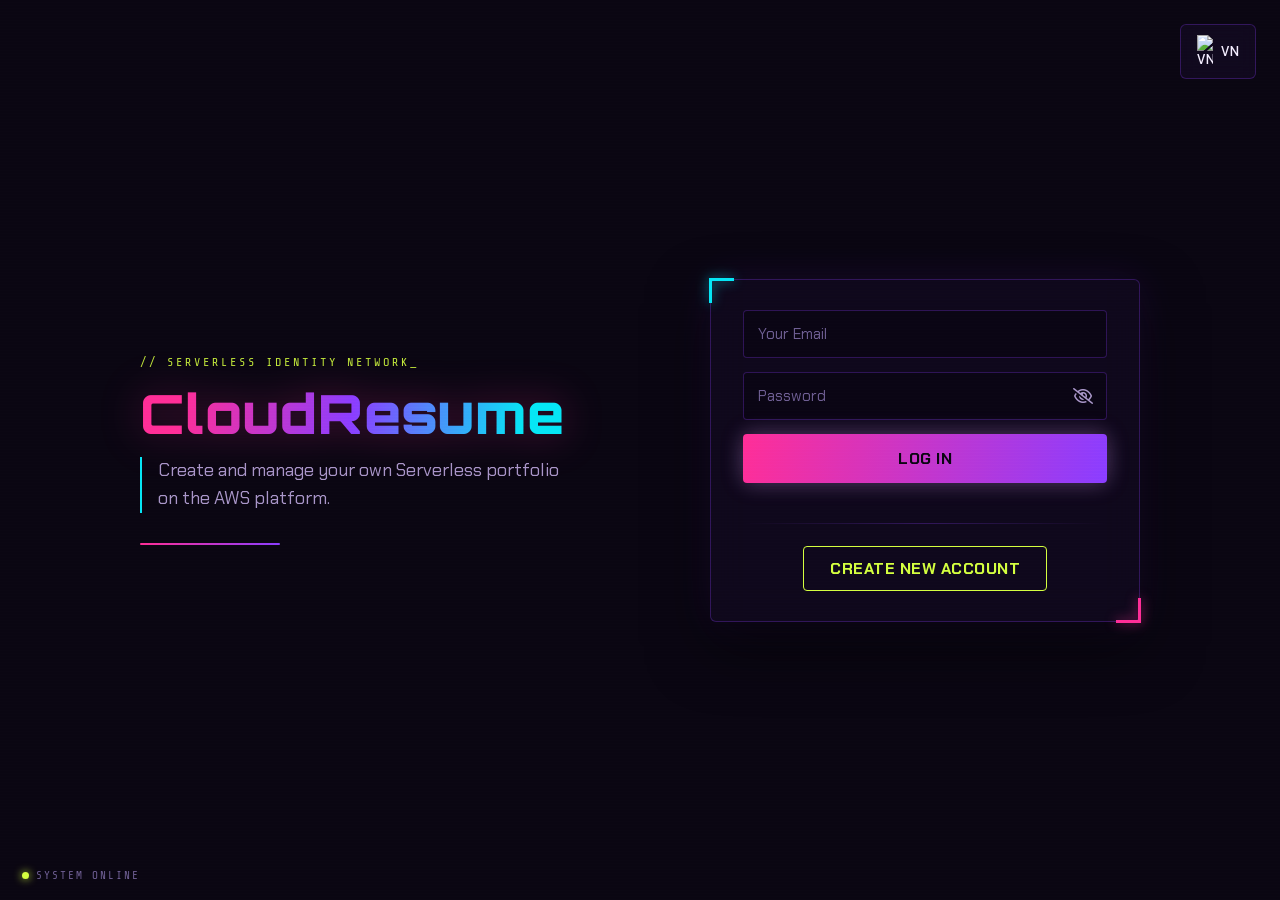
==== dashboard.html @ 71491969 "h" ====
<!DOCTYPE html>
<html lang="vi">
<head>
    <meta charset="UTF-8">
    <meta name="viewport" content="width=device-width, initial-scale=1.0">
    <title>CloudResume // Control Panel</title>
    <link rel="preconnect" href="https://fonts.googleapis.com">
    <link href="https://fonts.googleapis.com/css2?family=Orbitron:wght@500;600;700;800;900&family=Chakra+Petch:wght@300;400;500;600;700&family=Share+Tech+Mono&display=swap" rel="stylesheet">
    <link rel="stylesheet" href="https://cdnjs.cloudflare.com/ajax/libs/font-awesome/6.4.2/css/all.min.css">
    <style>
        /* ============================================
           CLOUDRESUME — CYBERPUNK & NEON DYSTOPIA
           Token system (shared with index.html)
        ============================================ */
        :root {
            --void: #0a0612;
            --void-panel: #150b26;
            --void-elevated: #1d1033;
            --void-border: rgba(139, 61, 255, 0.28);
            --neon-pink: #ff2e97;
            --neon-cyan: #05e6f5;
            --neon-violet: #8b3dff;
            --neon-lime: #d4ff3f;
            --danger: #ff3860;
            --text-primary: #f4eeff;
            --text-secondary: #a996c9;
            --text-dim: #6f5f94;
            --font-display: 'Orbitron', sans-serif;
            --font-body: 'Chakra Petch', sans-serif;
            --font-mono: 'Share Tech Mono', monospace;
        }

        * { box-sizing: border-box; margin: 0; padding: 0; font-family: var(--font-body); }
        html, body { background: var(--void); }
        body { color: var(--text-primary); min-height: 100vh; position: relative; overflow-x: hidden; }

        /* ---- Custom neon scrollbar ---- */
        * { scrollbar-width: thin; scrollbar-color: var(--neon-violet) var(--void); }
        ::-webkit-scrollbar { width: 11px; height: 11px; }
        ::-webkit-scrollbar-track { background: var(--void); }
        ::-webkit-scrollbar-thumb { background: linear-gradient(180deg, var(--neon-pink), var(--neon-violet), var(--neon-cyan)); border-radius: 20px; border: 2px solid var(--void); background-clip: padding-box; }
        ::-webkit-scrollbar-thumb:hover { box-shadow: 0 0 10px rgba(5,230,245,0.6) inset; }

        /* ---- Atmosphere: grid floor, glow orbs, scanline ---- */
        body::before {
            content: ''; position: fixed; inset: -46px 0 0 -46px;
            background-image:
                linear-gradient(rgba(139, 61, 255, 0.14) 1px, transparent 1px),
                linear-gradient(90deg, rgba(139, 61, 255, 0.14) 1px, transparent 1px);
            background-size: 46px 46px;
            -webkit-mask-image: radial-gradient(ellipse 75% 55% at 50% 0%, black 30%, transparent 100%);
            mask-image: radial-gradient(ellipse 75% 55% at 50% 0%, black 30%, transparent 100%);
            z-index: 0; pointer-events: none;
            animation: grid-drift 18s linear infinite;
        }
        @keyframes grid-drift { from { background-position: 0px 0px, 0px 0px; } to { background-position: 46px 46px, 46px 46px; } }
        body::after {
            content: ''; position: fixed; inset: 0;
            background: repeating-linear-gradient(0deg, rgba(255,255,255,0.02) 0px, rgba(255,255,255,0.02) 1px, transparent 1px, transparent 3px);
            z-index: 30; pointer-events: none; mix-blend-mode: overlay;
        }
        .bg-orbs { position: fixed; inset: 0; z-index: 0; pointer-events: none; transform: translate(0, 0); transition: transform 0.7s ease-out; }
        .bg-orb { position: fixed; width: 460px; height: 460px; border-radius: 50%; filter: blur(130px); opacity: 0.22; pointer-events: none; animation: float-orb 14s ease-in-out infinite; }
        .orb-pink { background: var(--neon-pink); top: -160px; left: -120px; }
        .orb-cyan { background: var(--neon-cyan); top: 40vh; right: -140px; animation-delay: -7s; }
        @keyframes float-orb { 0%, 100% { transform: translate(0,0) scale(1); } 50% { transform: translate(36px,-28px) scale(1.08); } }

        .sys-status { position: fixed; bottom: 18px; left: 22px; font-family: var(--font-mono); font-size: 11px; letter-spacing: 2px; color: var(--text-dim); z-index: 10; display: flex; align-items: center; gap: 7px; text-transform: uppercase; }
        .status-dot { width: 7px; height: 7px; border-radius: 50%; background: var(--neon-lime); box-shadow: 0 0 8px var(--neon-lime); animation: pulse-dot 1.6s ease-in-out infinite; }
        @keyframes pulse-dot { 0%, 100% { opacity: 1; } 50% { opacity: 0.35; } }

        /* ---- Glitch-flicker brand text ---- */
        .glitch-text { position: relative; display: inline-block; }
        .glitch-text::before, .glitch-text::after {
            content: attr(data-text); position: absolute; top: 0; left: 0; width: 100%; height: 100%;
            background: linear-gradient(100deg, var(--neon-pink) 10%, var(--neon-violet) 50%, var(--neon-cyan) 90%);
            -webkit-background-clip: text; background-clip: text; color: transparent; opacity: 0;
        }
        .glitch-text::before { transform: translate(-2px, 0); animation: glitch-flicker-1 7s infinite; }
        .glitch-text::after { transform: translate(2px, 0); animation: glitch-flicker-2 7s infinite; }
        @keyframes glitch-flicker-1 {
            0%, 94%, 100% { opacity: 0; clip-path: inset(45% 0 45% 0); }
            95% { opacity: 0.9; clip-path: inset(10% 0 60% 0); }
            96% { opacity: 0.9; clip-path: inset(70% 0 5% 0); }
            97% { opacity: 0; }
        }
        @keyframes glitch-flicker-2 {
            0%, 93%, 100% { opacity: 0; clip-path: inset(45% 0 45% 0); }
            94% { opacity: 0.9; clip-path: inset(60% 0 15% 0); }
            96% { opacity: 0.9; clip-path: inset(5% 0 80% 0); }
            98% { opacity: 0; }
        }

        @media (prefers-reduced-motion: reduce) {
            .bg-orb, .bg-orbs, .status-dot, body::before, .glitch-text::before, .glitch-text::after,
            nav::after, .project-card, .radar-ring, nav, .workspace-header { animation: none !important; transition: none !important; }
        }

        /* ---- Signature HUD corner-bracket frame ---- */
        .hud-frame { position: relative; }
        .hud-frame::before, .hud-frame::after { content: ''; position: absolute; width: 20px; height: 20px; pointer-events: none; }
        .hud-frame::before { top: -2px; left: -2px; border-top: 3px solid var(--neon-cyan); border-left: 3px solid var(--neon-cyan); filter: drop-shadow(0 0 6px rgba(5,230,245,0.6)); }
        .hud-frame::after { bottom: -2px; right: -2px; border-bottom: 3px solid var(--neon-pink); border-right: 3px solid var(--neon-pink); filter: drop-shadow(0 0 6px rgba(255,46,151,0.6)); }

        /* ---- TOP NAVIGATION ---- */
        nav { display: flex; justify-content: space-between; align-items: center; padding: 18px 40px; background: rgba(10,6,18,0.7); backdrop-filter: blur(18px); border-bottom: 1px solid var(--void-border); position: sticky; top: 0; z-index: 50; animation: fade-in-down 0.6s ease both; }
        @keyframes fade-in-down { from { opacity: 0; transform: translateY(-16px); } to { opacity: 1; transform: translateY(0); } }
        @keyframes fade-in-up { from { opacity: 0; transform: translateY(20px); } to { opacity: 1; transform: translateY(0); } }
        nav::after { content: ''; position: absolute; left: 0; right: 0; bottom: -1px; height: 2px; background: linear-gradient(90deg, var(--neon-pink), var(--neon-violet), var(--neon-cyan), var(--neon-pink)); background-size: 300% 100%; opacity: 0.8; animation: sweep-line 6s linear infinite; }
        @keyframes sweep-line { from { background-position: 0% 0; } to { background-position: -300% 0; } }
        .brand { position: relative; font-family: var(--font-display); font-size: 24px; font-weight: 800; letter-spacing: 1px; background: linear-gradient(100deg, var(--neon-pink), var(--neon-violet) 50%, var(--neon-cyan)); -webkit-background-clip: text; background-clip: text; color: transparent; filter: drop-shadow(0 0 10px rgba(255,46,151,0.3)); }
        .nav-controls { display: flex; align-items: center; gap: 14px; }
        .search-bar { position: relative; }
        .search-bar input { padding: 10px 16px 10px 36px; border-radius: 20px; border: 1px solid var(--void-border); background: rgba(10,6,18,0.6); color: var(--text-primary); width: 240px; outline: none; transition: 0.25s; font-size: 14px; font-family: var(--font-body); }
        .search-bar input::placeholder { color: var(--text-dim); }
        .search-bar input:focus { border-color: var(--neon-cyan); box-shadow: 0 0 14px rgba(5,230,245,0.25); }
        .search-bar i { position: absolute; left: 13px; top: 50%; transform: translateY(-50%); color: var(--text-dim); transition: color 0.25s; }
        .search-bar:focus-within i { color: var(--neon-cyan); }
        .icon-btn { padding: 9px 16px; cursor: pointer; background: rgba(29,16,51,0.6); border: 1px solid var(--void-border); color: var(--text-primary); border-radius: 6px; font-weight: 600; font-size: 13px; transition: 0.25s; display: flex; align-items: center; gap: 8px; text-transform: uppercase; letter-spacing: 0.4px; font-family: var(--font-body); }
        .icon-btn:hover { border-color: var(--neon-cyan); color: var(--neon-cyan); box-shadow: 0 0 14px rgba(5,230,245,0.3); }
        #btn-logout { color: var(--danger); border-color: rgba(255,56,96,0.35); }
        #btn-logout:hover { border-color: var(--danger); color: #fff; background: rgba(255,56,96,0.15); box-shadow: 0 0 14px rgba(255,56,96,0.4); }

        /* ---- MAIN WORKSPACE ---- */
        .workspace { max-width: 1200px; margin: 44px auto; padding: 0 24px; position: relative; z-index: 1; }
        .workspace-header { display: flex; justify-content: space-between; align-items: flex-end; margin-bottom: 32px; flex-wrap: wrap; gap: 16px; animation: fade-in-up 0.6s ease 0.1s both; }
        .section-tag { display: block; font-family: var(--font-mono); font-size: 11px; letter-spacing: 3px; color: var(--neon-lime); text-transform: uppercase; margin-bottom: 8px; opacity: 0.9; }
        .workspace-header h1 { font-family: var(--font-display); font-size: 28px; font-weight: 800; color: var(--text-primary); letter-spacing: 0.5px; text-shadow: 0 0 18px rgba(139,61,255,0.35); }
        .user-line { color: var(--text-secondary); margin-top: 8px; font-size: 14px; }
        .btn-create { position: relative; overflow: hidden; background: linear-gradient(100deg, var(--neon-pink), var(--neon-violet) 50%, var(--neon-cyan)); background-size: 200% 100%; background-position: 0% 0%; color: #0a0612; padding: 13px 26px; border-radius: 6px; font-weight: 700; border: none; cursor: pointer; transition: 0.25s; font-size: 15px; text-transform: uppercase; letter-spacing: 0.5px; font-family: var(--font-body); box-shadow: 0 0 20px rgba(255,46,151,0.3), 0 0 20px rgba(5,230,245,0.2); }
        .btn-create:hover { background-position: 100% 0%; transform: translateY(-2px); box-shadow: 0 0 28px rgba(255,46,151,0.45), 0 0 28px rgba(5,230,245,0.35); }
        .btn-create::after { content: ''; position: absolute; top: 0; left: -75%; width: 45%; height: 100%; background: linear-gradient(120deg, transparent, rgba(255,255,255,0.55), transparent); transform: skewX(-20deg); transition: left 0.6s ease; }
        .btn-create:hover::after { left: 130%; }

        /* ---- PROJECT GRID & CARDS ---- */
        .empty-state { position: relative; overflow: hidden; text-align: center; padding: 70px 20px; background: rgba(21,11,38,0.4); border-radius: 8px; border: 1px dashed var(--void-border); margin-top: 20px; }
        .empty-state i, .empty-state h2, .empty-state p { position: relative; z-index: 1; }
        .empty-state i { font-size: 56px; color: var(--neon-violet); margin-bottom: 20px; filter: drop-shadow(0 0 14px rgba(139,61,255,0.5)); }
        .empty-state h2 { font-family: var(--font-display); font-size: 18px; color: var(--text-primary); letter-spacing: 0.5px; }
        .radar-ring { position: absolute; top: 50%; left: 50%; width: 260px; height: 260px; margin: -130px 0 0 -130px; border-radius: 50%; background: conic-gradient(from 0deg, transparent 0%, rgba(5,230,245,0.16) 10%, transparent 22%); animation: radar-spin 5s linear infinite; pointer-events: none; z-index: 0; }
        @keyframes radar-spin { to { transform: rotate(360deg); } }

        .project-grid { display: grid; grid-template-columns: repeat(auto-fill, minmax(300px, 1fr)); gap: 22px; display: none; }
        .project-card {
            --rx: 0deg; --ry: 0deg; --ty: 0px;
            background: rgba(21,11,38,0.5); backdrop-filter: blur(10px); border: 1px solid var(--void-border); border-radius: 8px; padding: 22px;
            transition: transform 0.15s ease-out, border-color 0.3s ease, box-shadow 0.3s ease; position: relative;
            transform: perspective(800px) rotateX(var(--rx)) rotateY(var(--ry)) translateY(var(--ty));
            opacity: 0;
            animation: card-in 0.5s ease forwards;
        }
        .project-card:hover { --ty: -6px; border-color: var(--neon-cyan); box-shadow: 0 16px 34px rgba(0,0,0,0.4), 0 0 26px rgba(5,230,245,0.2); }
        @keyframes card-in { from { opacity: 0; transform: perspective(800px) translateY(18px); } to { opacity: 1; transform: perspective(800px) rotateX(var(--rx)) rotateY(var(--ry)) translateY(var(--ty)); } }
        .project-card h3 { font-size: 17px; margin-bottom: 8px; color: var(--text-primary); white-space: nowrap; overflow: hidden; text-overflow: ellipsis; padding-right: 30px; font-weight: 700; }
        .project-card p { font-family: var(--font-mono); font-size: 12px; color: var(--text-dim); margin-bottom: 20px; letter-spacing: 0.3px; }
        .card-actions { display: flex; gap: 10px; }
        .card-actions a { flex: 1; text-align: center; padding: 9px; background: rgba(5,230,245,0.08); color: var(--neon-cyan); text-decoration: none; border: 1px solid rgba(5,230,245,0.25); border-radius: 5px; font-weight: 700; font-size: 13px; transition: 0.25s; text-transform: uppercase; letter-spacing: 0.4px; }
        .card-actions a:hover { background: var(--neon-cyan); color: #0a0612; box-shadow: 0 0 16px rgba(5,230,245,0.4); }
        .btn-delete { position: absolute; top: 16px; right: 16px; background: transparent; border: none; color: var(--text-dim); cursor: pointer; transition: 0.25s; font-size: 15px; }
        .btn-delete:hover { color: var(--danger); filter: drop-shadow(0 0 6px rgba(255,56,96,0.6)); }

        /* ---- MODAL (POPUP) TẠO MỚI ---- */
        .modal-overlay { position: fixed; top: 0; left: 0; width: 100%; height: 100%; background: rgba(5,2,10,0.8); backdrop-filter: blur(6px); display: flex; justify-content: center; align-items: center; z-index: 100; opacity: 0; visibility: hidden; transition: 0.3s; }
        .modal-overlay.active { opacity: 1; visibility: visible; }
        .modal-content { background: var(--void-panel); width: 90%; max-width: 600px; border-radius: 8px; padding: 32px; transform: translateY(20px); transition: 0.3s; max-height: 90vh; overflow-y: auto; border: 1px solid var(--void-border); box-shadow: 0 30px 70px rgba(0,0,0,0.6), 0 0 40px rgba(139,61,255,0.15); }
        .modal-overlay.active .modal-content { transform: translateY(0); }
        .modal-header { display: flex; justify-content: space-between; align-items: center; margin-bottom: 22px; }
        .modal-header h2 { font-family: var(--font-display); font-size: 19px; color: var(--text-primary); letter-spacing: 0.5px; }
        .btn-close { background: none; border: none; font-size: 22px; color: var(--text-dim); cursor: pointer; transition: 0.2s; }
        .btn-close:hover { color: var(--danger); }

        /* Form elements trong Modal */
        .form-group { margin-bottom: 20px; }
        .form-group label { display: block; font-family: var(--font-mono); font-weight: 600; margin-bottom: 9px; font-size: 12px; text-transform: uppercase; letter-spacing: 1.5px; color: var(--text-secondary); }
        .form-control { width: 100%; padding: 13px; border: 1px solid var(--void-border); background: rgba(10,6,18,0.6); color: var(--text-primary); border-radius: 5px; outline: none; font-size: 15px; font-family: var(--font-body); transition: 0.25s; }
        .form-control::placeholder { color: var(--text-dim); }
        .form-control:focus { border-color: var(--neon-cyan); box-shadow: 0 0 0 3px rgba(5,230,245,0.15), 0 0 18px rgba(5,230,245,0.2); }
        textarea.form-control { resize: vertical; min-height: 100px; }

        /* Prompt Templates Chips */
        .prompt-templates { display: flex; flex-wrap: wrap; gap: 8px; margin-bottom: 12px; }
        .prompt-chip { padding: 7px 14px; background: rgba(29,16,51,0.6); border: 1px solid var(--void-border); border-radius: 20px; font-size: 12px; cursor: pointer; color: var(--text-secondary); transition: 0.25s; display: flex; align-items: center; gap: 6px; }
        .prompt-chip:hover { border-color: var(--neon-pink); color: var(--neon-pink); box-shadow: 0 0 12px rgba(255,46,151,0.3); }

        .upload-zone { border: 2px dashed var(--void-border); padding: 32px 20px; text-align: center; border-radius: 6px; cursor: pointer; position: relative; transition: 0.25s; background: rgba(10,6,18,0.4); }
        .upload-zone:hover { border-color: var(--neon-cyan); box-shadow: 0 0 20px rgba(5,230,245,0.15) inset; }
        .upload-zone input { position: absolute; width: 100%; height: 100%; top: 0; left: 0; opacity: 0; cursor: pointer; }
        #file-name-display { font-weight: 600; color: var(--neon-lime); margin-top: 10px; display: none; font-family: var(--font-mono); font-size: 13px; }

        /* Loading */
        .status-area { text-align: center; display: none; padding: 24px 0; }
        .spinner { display: inline-block; width: 34px; height: 34px; border: 3px solid rgba(139,61,255,0.2); border-radius: 50%; border-top-color: var(--neon-cyan); border-right-color: var(--neon-pink); animation: spin 0.9s linear infinite; }
        @keyframes spin { to { transform: rotate(360deg); } }
        .boot-log { font-family: var(--font-mono); font-size: 12px; color: var(--neon-lime); margin-top: 16px; letter-spacing: 0.4px; min-height: 16px; }
        .boot-log:not(:empty)::after { content: '_'; animation: blink 1s steps(1) infinite; }
        @keyframes blink { 50% { opacity: 0; } }

        @media (max-width: 720px) {
            nav { flex-wrap: wrap; gap: 12px; padding: 14px 20px; }
            .search-bar, .search-bar input { width: 100%; }
            .nav-controls { width: 100%; justify-content: space-between; }
            .workspace { margin: 28px auto; }
        }

    </style>
</head>
<body>

    <div class="bg-orbs" id="bg-orbs">
        <div class="bg-orb orb-pink"></div>
        <div class="bg-orb orb-cyan"></div>
    </div>
    <div class="sys-status"><span class="status-dot"></span>System Online</div>

    <nav>
        <div class="brand glitch-text" data-text="CloudResume">CloudResume</div>
        <div class="nav-controls">
            <div class="search-bar">
                <i class="fa-solid fa-magnifying-glass"></i>
                <input type="text" id="search-input" placeholder="Search projects..." data-i18n-placeholder="pl_search">
            </div>
            <button id="lang-toggle" class="icon-btn"><img src="https://flagcdn.com/w20/vn.png" width="16" alt="VN"> VN</button>
            <button id="btn-logout" class="icon-btn"><i class="fa-solid fa-right-from-bracket"></i></button>
        </div>
    </nav>

    <div class="workspace">
        <div class="workspace-header">
            <div>
                <span class="section-tag">// Control Panel</span>
                <h1 data-i18n="ws_title">My Portfolios</h1>
                <p class="user-line"><span data-i18n="ws_user">User</span>: <span id="display-username" style="font-weight:600; color: var(--neon-cyan);">...</span></p>
            </div>
            <button class="btn-create" onclick="openModal()"><i class="fa-solid fa-plus"></i> <span data-i18n="btn_create">Create New</span></button>
        </div>

        <div id="empty-state" class="empty-state hud-frame">
            <div class="radar-ring"></div>
            <i class="fa-solid fa-folder-open"></i>
            <h2 data-i18n="empty_title">No portfolios yet!</h2>
            <p data-i18n="empty_desc" style="color: var(--text-secondary); margin-top: 10px;">Click 'Create New' to generate your first stunning website.</p>
        </div>

        <div id="project-grid" class="project-grid">
            </div>
    </div>

    <div class="modal-overlay" id="create-modal">
        <div class="modal-content hud-frame">
            <div class="modal-header">
                <h2 data-i18n="modal_title">Create New Portfolio</h2>
                <button class="btn-close" onclick="closeModal()"><i class="fa-solid fa-xmark"></i></button>
            </div>
            
            <div id="form-content">
                <div class="form-group">
                    <label data-i18n="lbl_prj_name">Project Name</label>
                    <input type="text" id="project-name" class="form-control" placeholder="e.g., Senior Data Engineer 2026" data-i18n-placeholder="pl_prj_name">
                </div>

                <div class="form-group">
                    <label data-i18n="lbl_upload">Upload CV (PDF)</label>
                    <div class="upload-zone">
                        <i class="fa-regular fa-file-pdf" style="font-size: 30px; color: var(--neon-pink); margin-bottom: 10px;"></i>
                        <p data-i18n="txt_upload_hint">Click or drag & drop your PDF here</p>
                        <input type="file" id="pdf-upload" accept="application/pdf">
                        <div id="file-name-display"></div>
                    </div>
                </div>

                <div class="form-group">
                    <label><span data-i18n="lbl_prompt">AI Design Prompt</span></label>
                    <div class="prompt-templates">
                        <span class="prompt-chip" onclick="applyTemplate('rainbow')"><i class="fa-solid fa-rainbow"></i> Rainbow Glow</span>
                        <span class="prompt-chip" onclick="applyTemplate('nightsky')"><i class="fa-solid fa-moon"></i> Night Sky</span>
                        <span class="prompt-chip" onclick="applyTemplate('taylor')"><i class="fa-solid fa-camera-retro"></i> 1989 Taylor Swift</span>
                        <span class="prompt-chip" onclick="applyTemplate('cyberpunk')"><i class="fa-solid fa-bolt"></i> Cyberpunk Neon</span>
                        <span class="prompt-chip" onclick="applyTemplate('minimalist')"><i class="fa-solid fa-pen-nib"></i> Minimalist Clean</span>
                        <span class="prompt-chip" onclick="applyTemplate('terminal')"><i class="fa-solid fa-terminal"></i> Terminal CLI</span>
                        <span class="prompt-chip" onclick="applyTemplate('glass')"><i class="fa-solid fa-clone"></i> Glassmorphism</span>
                    </div>
                    <textarea id="ai-prompt" class="form-control" placeholder="Describe the layout, colors, and vibe you want..." data-i18n-placeholder="pl_prompt"></textarea>
                </div>

                <button id="btn-generate" class="btn-create" style="width: 100%;" onclick="startGeneration()"><i class="fa-solid fa-wand-magic-sparkles"></i> <span data-i18n="btn_generate">Generate Website</span></button>
            </div>

            <div id="loading-state" class="status-area">
                <div class="spinner"></div>
                <h3 style="margin: 15px 0 5px; color: var(--neon-cyan); font-family: var(--font-display); font-size: 15px; letter-spacing: 1px;" data-i18n="msg_building">Building your website...</h3>
                <p style="color: var(--text-secondary); font-size: 14px;" data-i18n="msg_wait">Please wait. Claude is analyzing your CV and generating UI.</p>
                <p id="boot-log" class="boot-log"></p>
            </div>
        </div>
    </div>

    <script>
        // ==========================================
        // QUẢN LÝ TÀI KHOẢN (COGNITO CHECK)
        // ==========================================
        const REDIRECT_URI = '/index.html';
        const loggedUser = localStorage.getItem('logged_username');
        const token = localStorage.getItem('id_token');

        if (!token || !loggedUser) {
            window.location.href = REDIRECT_URI;
        } else {
            document.getElementById('display-username').innerText = loggedUser;
        }

        document.getElementById('btn-logout').addEventListener('click', () => {
            localStorage.clear();
            window.location.href = REDIRECT_URI;
        });

        // ==========================================
        // HIỆU ỨNG PARALLAX CHO ĐỐM SÁNG NỀN (theo con trỏ chuột)
        // ==========================================
        const prefersReducedMotion = window.matchMedia('(prefers-reduced-motion: reduce)').matches;
        if (!prefersReducedMotion) {
            const bgOrbs = document.getElementById('bg-orbs');
            document.addEventListener('mousemove', (e) => {
                const x = (e.clientX / window.innerWidth - 0.5) * 26;
                const y = (e.clientY / window.innerHeight - 0.5) * 26;
                if (bgOrbs) bgOrbs.style.transform = `translate(${x}px, ${y}px)`;
            });
        }

        // ==========================================
        // QUẢN LÝ NGÔN NGỮ (LANG)
        // ==========================================
        let currentLang = 'en';
        const translations = {
            en: {
                pl_search: "Search projects...",
                ws_title: "My Portfolios",
                ws_user: "User",
                btn_create: "Create New",
                empty_title: "No portfolios yet!",
                empty_desc: "Click 'Create New' to generate your first stunning website.",
                modal_title: "Create New Portfolio",
                lbl_prj_name: "Project Name",
                pl_prj_name: "e.g., Senior Data Engineer 2026",
                lbl_upload: "Upload CV (PDF)",
                txt_upload_hint: "Click or drag & drop your PDF here",
                lbl_prompt: "AI Design Prompt",
                pl_prompt: "Describe the layout, colors, and vibe you want...",
                btn_generate: "Generate Website",
                msg_building: "Building your website...",
                msg_wait: "Please wait. Claude is analyzing your CV and generating UI.",
                btn_view: "View Live",
                confirm_del: "Are you sure you want to permanently delete this portfolio?"
            },
            vn: {
                pl_search: "Tìm kiếm dự án...",
                ws_title: "Hồ sơ của tôi",
                ws_user: "Người dùng",
                btn_create: "Tạo mới",
                empty_title: "Chưa có hồ sơ nào!",
                empty_desc: "Nhấn 'Tạo mới' và tải lên CV PDF để bắt đầu.",
                modal_title: "Tạo Hồ sơ mới",
                lbl_prj_name: "Tên dự án",
                pl_prj_name: "Ví dụ: CV Data Engineer 2026",
                lbl_upload: "Tải lên CV (Định dạng PDF)",
                txt_upload_hint: "Nhấp vào hoặc kéo thả file PDF vào đây",
                lbl_prompt: "Mô tả thiết kế cho AI",
                pl_prompt: "Mô tả bố cục, màu sắc, phong cách bạn muốn...",
                btn_generate: "Tạo Website",
                msg_building: "Đang xây dựng website...",
                msg_wait: "Vui lòng đợi. Claude đang phân tích CV và thiết kế giao diện.",
                btn_view: "Xem Website",
                confirm_del: "Bạn có chắc chắn muốn xóa vĩnh viễn hồ sơ này không?"
            }
        };

        const promptTexts = {
            rainbow: {
                vn: "Giao diện cầu vồng rực rỡ, sử dụng các dải màu gradient mượt mà cho viền và tiêu đề. Thiết kế hiện đại, thẻ card trong suốt mờ ảo (glassmorphism).",
                en: "Vibrant rainbow interface, using smooth gradient colors for borders and headers. Modern design, translucent glassmorphism cards."
            },
            nightsky: {
                vn: "Giao diện bầu trời đêm huyền bí (Night Sky). Nền xanh đen sâu thẳm, điểm xuyết các hạt tinh tú lấp lánh. Các thẻ thông tin có viền phát sáng nhẹ.",
                en: "Mysterious Night Sky interface. Deep blue-black background dotted with sparkling stars. Information cards have a soft glowing border."
            },
            taylor: {
                vn: "Giao diện mang phong cách Polaroid album 1989 của Taylor Swift. Màu nền pastel xanh dương nhạt. Các mục thông tin giống như những tấm ảnh lấy liền.",
                en: "1989 Taylor Swift Polaroid album style. Light pastel blue background. Information sections look like instant polaroid photos."
            },
            cyberpunk: {
                vn: "Giao diện Cyberpunk tương lai. Nền đen tuyền kết hợp viền neon màu hồng và xanh cyan phát sáng. Font chữ điện tử. Các khối thông tin hiển thị như màn hình HUD công nghệ cao.",
                en: "Futuristic Cyberpunk interface. Pitch-black background combined with glowing neon pink and cyan borders. Electronic font. Information blocks displayed like a high-tech HUD."
            },
            minimalist: {
                vn: "Giao diện Minimalist tối giản, sang trọng. Tông màu trắng chủ đạo và xám nhạt. Tập trung vào nghệ thuật chữ (typography) sắc nét, dùng nhiều khoảng trắng để tạo sự thanh lịch, chuẩn học thuật.",
                en: "Elegant minimalist interface. Predominantly white and light gray tones. Focus on crisp typography, using ample whitespace for a refined, academic look."
            },
            terminal: {
                vn: "Giao diện mang phong cách màn hình console CLI (Command Line Interface). Nền đen tối màu, chữ màu xanh lá cây kiểu ma trận (Matrix). Các tiêu đề có dấu nháy nhấp nháy mang đậm chất kỹ sư phần mềm.",
                en: "CLI (Command Line Interface) console style. Dark black background, Matrix-style green text. Headers feature a blinking cursor, giving it a strong software engineer vibe."
            },
            glass: {
                vn: "Giao diện kính mờ (Glassmorphism) thanh lịch. Nền dùng ảnh dải màu nhạt (pastel gradient). Các thẻ thông tin là các lớp kính bán trong suốt, có đổ bóng mờ và viền trắng mỏng hiện đại.",
                en: "Elegant Glassmorphism interface. Pastel gradient background. Information cards are semi-transparent glass layers with soft shadows and modern thin white borders."
            }
        };

        function updateLanguage() {
            const langToggleBtn = document.getElementById('lang-toggle');
            langToggleBtn.innerHTML = currentLang === 'vn' 
                ? '<img src="https://flagcdn.com/w20/gb.png" width="16" alt="EN"> EN' 
                : '<img src="https://flagcdn.com/w20/vn.png" width="16" alt="VN"> VN';

            document.querySelectorAll('[data-i18n]').forEach(el => {
                el.innerText = translations[currentLang][el.getAttribute('data-i18n')];
            });
            document.querySelectorAll('[data-i18n-placeholder]').forEach(el => {
                el.placeholder = translations[currentLang][el.getAttribute('data-i18n-placeholder')];
            });
            renderGrid(document.getElementById('search-input').value);
        }

        document.getElementById('lang-toggle').addEventListener('click', () => {
            currentLang = currentLang === 'vn' ? 'en' : 'vn'; 
            updateLanguage();
        });

        // ==========================================
        // QUẢN LÝ DỰ ÁN (API DYNAMODB & RENDER)
        // ==========================================
        let projects = []; // Sẽ được tải từ DynamoDB

        function renderGrid(filterText = '') {
            const grid = document.getElementById('project-grid');
            const emptyState = document.getElementById('empty-state');
            grid.innerHTML = '';

            const filtered = projects.filter(p => p.name.toLowerCase().includes(filterText.toLowerCase()));

            if (filtered.length === 0) {
                emptyState.style.display = 'block';
                grid.style.display = 'none';
            } else {
                emptyState.style.display = 'none';
                grid.style.display = 'grid';
                filtered.forEach((p, i) => {
                    const viewText = translations[currentLang]['btn_view'];
                    const card = `
                        <div class="project-card hud-frame" style="animation-delay: ${i * 0.06}s">
                            <button class="btn-delete" onclick="deleteProject('${p.id}')"><i class="fa-solid fa-trash"></i></button>
                            <h3>${p.name}</h3>
                            <p><i class="fa-regular fa-clock"></i> ${p.date}</p>
                            <div class="card-actions">
                                <a href="${p.url}" target="_blank"><i class="fa-solid fa-globe"></i> ${viewText}</a>
                            </div>
                        </div>
                    `;
                    grid.innerHTML += card;
                });
                attachCardTilt();
            }
        }

        // ==========================================
        // HIỆU ỨNG NGHIÊNG 3D CHO PROJECT CARD (theo con trỏ chuột)
        // ==========================================
        function attachCardTilt() {
            if (prefersReducedMotion) return;
            document.querySelectorAll('.project-card').forEach(card => {
                card.addEventListener('mousemove', (e) => {
                    const rect = card.getBoundingClientRect();
                    const x = (e.clientX - rect.left) / rect.width - 0.5;
                    const y = (e.clientY - rect.top) / rect.height - 0.5;
                    card.style.setProperty('--ry', `${(x * 8).toFixed(2)}deg`);
                    card.style.setProperty('--rx', `${(-y * 8).toFixed(2)}deg`);
                });
                card.addEventListener('mouseleave', () => {
                    card.style.setProperty('--rx', '0deg');
                    card.style.setProperty('--ry', '0deg');
                });
            });
        }

        document.getElementById('search-input').addEventListener('input', (e) => {
            renderGrid(e.target.value);
        });

        // ==========================================
        // CẬP NHẬT MỚI BƯỚC 3: XÓA DỰ ÁN HOÀN TOÀN TỪ API
        // ==========================================
        window.deleteProject = async function(id) {
            const msg = translations[currentLang]['confirm_del'];
            if(confirm(msg)) {
                const username = localStorage.getItem('logged_username');
                if (!username) return;

                // Đường link gọi đến Route DELETE /projects
                const apiDeleteUrl = `https://qgczs1jilf.execute-api.ap-southeast-2.amazonaws.com/projects?username=${username}&project_id=${id}`;

                try {
                    // 1. Xóa ngay trên giao diện cho người dùng cảm giác phản hồi nhanh (Optimistic Update)
                    projects = projects.filter(p => p.id !== id);
                    renderGrid(document.getElementById('search-input').value);

                    // 2. Gọi API yêu cầu AWS xóa vĩnh viễn dữ liệu trên DynamoDB và file ở S3
                    const response = await fetch(apiDeleteUrl, { method: 'DELETE' });
                    
                    if (!response.ok) {
                        const errorData = await response.json();
                        throw new Error(errorData.error || "Không thể xóa dự án trên Cloud");
                    }
                } catch (error) {
                    console.error("Lỗi xóa dự án:", error);
                    alert("Đã xảy ra lỗi khi xóa: " + error.message);
                    
                    // Nếu lỗi mạng hoặc AWS xóa thất bại, gọi lại API để phục hồi hiển thị CV đó trên màn hình
                    loadProjectsFromDB();
                }
            }
        }

        // ==========================================
        // TICKER TRẠNG THÁI (BOOT LOG) KHI ĐANG TẠO WEBSITE
        // ==========================================
        const bootMessages = {
            en: ["Parsing CV structure...", "Extracting skills & experience...", "Selecting layout blueprint...", "Compiling neon assets...", "Rendering components...", "Deploying to the edge..."],
            vn: ["Đang phân tích cấu trúc CV...", "Trích xuất kỹ năng & kinh nghiệm...", "Chọn bố cục giao diện...", "Biên dịch tài nguyên đồ họa...", "Dựng các thành phần giao diện...", "Đang triển khai lên máy chủ..."]
        };
        let bootInterval = null;
        function startBootLog() {
            const el = document.getElementById('boot-log');
            if (!el) return;
            let i = 0;
            el.innerText = bootMessages[currentLang][0];
            clearInterval(bootInterval);
            bootInterval = setInterval(() => {
                i = (i + 1) % bootMessages[currentLang].length;
                el.innerText = bootMessages[currentLang][i];
            }, 1700);
        }
        function stopBootLog() {
            clearInterval(bootInterval);
            const el = document.getElementById('boot-log');
            if (el) el.innerText = '';
        }

        // ==========================================
        // LOGIC TẠO MỚI DỰ ÁN (MODAL & API CALL)
        // ==========================================
        window.openModal = function() {
            document.getElementById('create-modal').classList.add('active');
            document.getElementById('form-content').style.display = 'block';
            document.getElementById('loading-state').style.display = 'none';
            document.getElementById('project-name').value = '';
            document.getElementById('ai-prompt').value = '';
            document.getElementById('pdf-upload').value = '';
            document.getElementById('file-name-display').style.display = 'none';
            stopBootLog();
        }

        window.closeModal = function() {
            document.getElementById('create-modal').classList.remove('active');
            stopBootLog();
        }

        window.applyTemplate = function(key) {
            document.getElementById('ai-prompt').value = promptTexts[key][currentLang];
        }

        document.getElementById('pdf-upload').addEventListener('change', function() {
            const display = document.getElementById('file-name-display');
            if (this.files[0]) {
                display.innerText = `📄 ${this.files[0].name} (${(this.files[0].size / 1024 / 1024).toFixed(2)} MB)`;
                display.style.display = 'block';
            }
        });

        window.startGeneration = async function() {
            const name = document.getElementById('project-name').value.trim();
            const file = document.getElementById('pdf-upload').files[0];
            const prompt = document.getElementById('ai-prompt').value.trim();

            if(!name || !file || !prompt) {
                alert("Vui lòng điền đủ thông tin và tải lên PDF.");
                return;
            }

            // Chuyển sang giao diện Loading
            document.getElementById('form-content').style.display = 'none';
            document.getElementById('loading-state').style.display = 'block';
            startBootLog();

            try {
                // 1. Lấy URL tải lên từ API Gateway
                const apiGetUrl = `https://qgczs1jilf.execute-api.ap-southeast-2.amazonaws.com/get-upload-url?username=${loggedUser}`;
                const resUrl = await fetch(apiGetUrl);
                const dataUrl = await resUrl.json();

                // 2. Tải file lên S3
                await fetch(dataUrl.upload_url, {
                    method: 'PUT',
                    headers: { 'Content-Type': 'application/pdf' },
                    body: file
                });

                // 3. Gọi hàm Lambda tạo web (Backend hiện tại của bạn)
                const aiBuilderApiUrl = `https://pmy6chg3ujmcsruw7nepspuiaa0luolc.lambda-url.ap-southeast-2.on.aws/`;
                const aiResponse = await fetch(aiBuilderApiUrl, {
                    method: 'POST',
                    headers: { 'Content-Type': 'application/json' },
                    body: JSON.stringify({
                        username: loggedUser,
                        project_id: dataUrl.project_id,
                        file_key: dataUrl.file_key,
                        prompt: prompt,
                        project_name: name // ĐÃ SỬA: Bổ sung gửi project_name lên API
                    })
                });

                const aiData = await aiResponse.json();
                if (!aiResponse.ok) throw new Error(aiData.error || "Generation Failed");

                // 4. ĐỒNG BỘ DỮ LIỆU TỪ DYNAMODB
                await loadProjectsFromDB();
                stopBootLog();
                closeModal();

            } catch (error) {
                stopBootLog();
                alert("Lỗi: " + error.message);
                document.getElementById('form-content').style.display = 'block';
                document.getElementById('loading-state').style.display = 'none';
            }
        }

        // ==========================================
        // FETCH DỮ LIỆU TỪ AWS DYNAMODB
        // ==========================================
        async function loadProjectsFromDB() {
            const username = localStorage.getItem('logged_username');
            if (!username) return;

            const apiGetProjectsUrl = `https://qgczs1jilf.execute-api.ap-southeast-2.amazonaws.com/projects?username=${username}`;

            try {
                const response = await fetch(apiGetProjectsUrl);
                const data = await response.json();

                if (response.ok) {
                    projects = data.projects.map(item => {
                        const dateObj = new Date(item.created_at);
                        return {
                            id: item.project_id,
                            // ĐÃ SỬA: Ưu tiên lấy project_name từ Database, nếu không có thì dùng tên mặc định
                            name: item.project_name || ("CV Project - " + item.project_id.substring(0, 5).toUpperCase()),
                            date: dateObj.toLocaleDateString('vi-VN') + " " + dateObj.toLocaleTimeString('vi-VN'),
                            url: item.public_url
                        };
                    });
                    
                    renderGrid(document.getElementById('search-input').value);
                } else {
                    console.error("Lỗi tải dự án từ AWS:", data.error);
                }
            } catch (error) {
                console.error("Lỗi kết nối API:", error);
            }
        }

        // Khởi chạy ngôn ngữ và tải dự án khi load trang
        updateLanguage();
        loadProjectsFromDB();
    </script>
</body>
</html>
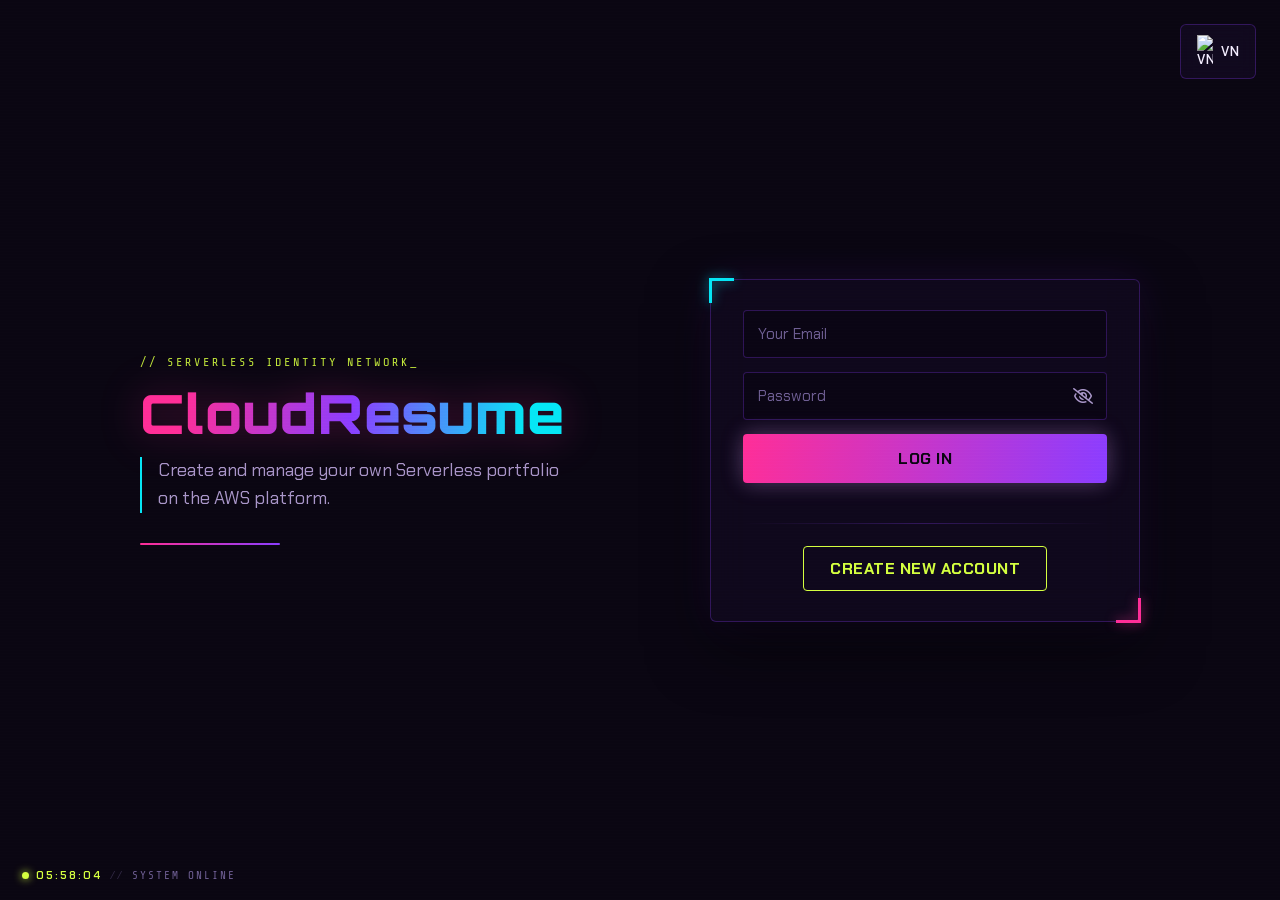
==== commit d90f4038: "u" ====
--- a/dashboard.html
+++ b/dashboard.html
@@ -93,7 +93,8 @@
 
         @media (prefers-reduced-motion: reduce) {
             .bg-orb, .bg-orbs, .status-dot, body::before, .glitch-text::before, .glitch-text::after,
-            nav::after, .project-card, .radar-ring, nav, .workspace-header { animation: none !important; transition: none !important; }
+            nav::after, .project-card, .radar-ring, nav, .workspace-header,
+            .circuit-line, .circuit-node, .toast, .ripple-burst { animation: none !important; transition: none !important; }
         }
 
         /* ---- Signature HUD corner-bracket frame ---- */
@@ -195,6 +196,52 @@
         .boot-log:not(:empty)::after { content: '_'; animation: blink 1s steps(1) infinite; }
         @keyframes blink { 50% { opacity: 0; } }
 
+        /* ---- Ambient data-mote particle field ---- */
+        .particle-canvas { position: fixed; inset: 0; z-index: 0; pointer-events: none; opacity: 0.55; }
+
+        /* ---- Circuit-trace corner decoration ---- */
+        .circuit-deco { position: fixed; bottom: -10px; right: -10px; width: 180px; height: 180px; z-index: 0; opacity: 0.32; pointer-events: none; }
+        .circuit-line { fill: none; stroke: var(--neon-cyan); stroke-width: 1.2; stroke-dasharray: 7 6; animation: circuit-flow 4s linear infinite; }
+        .circuit-node { fill: var(--neon-pink); filter: drop-shadow(0 0 4px var(--neon-pink)); animation: pulse-dot 2s ease-in-out infinite; }
+        @keyframes circuit-flow { to { stroke-dashoffset: -130; } }
+
+        /* ---- Live HUD clock ---- */
+        #hud-clock { color: var(--neon-lime); font-weight: 600; }
+        .sys-sep { opacity: 0.4; margin: 0 1px; }
+
+        /* ---- Click ripple burst ---- */
+        .ripple-burst { position: fixed; width: 120px; height: 120px; border-radius: 50%; pointer-events: none; z-index: 400; border: 2px solid var(--neon-cyan); transform: translate(-50%, -50%) scale(0); opacity: 0.85; animation: ripple-expand 0.6s ease-out forwards; }
+        @keyframes ripple-expand { to { transform: translate(-50%, -50%) scale(1); opacity: 0; } }
+
+        /* ---- Toast notifications ---- */
+        .toast-container { position: fixed; top: 24px; right: 24px; z-index: 500; display: flex; flex-direction: column; gap: 10px; pointer-events: none; max-width: 340px; }
+        .toast {
+            pointer-events: auto; min-width: 260px; background: rgba(21,11,38,0.92); backdrop-filter: blur(14px);
+            border: 1px solid var(--void-border); border-left: 3px solid var(--neon-cyan); border-radius: 6px;
+            padding: 13px 14px; font-size: 13px; color: var(--text-primary);
+            box-shadow: 0 12px 30px rgba(0,0,0,0.5), 0 0 20px rgba(5,230,245,0.15);
+            display: flex; align-items: flex-start; gap: 10px; animation: toast-in 0.35s ease;
+        }
+        .toast.error { border-left-color: var(--danger); }
+        .toast.success { border-left-color: var(--neon-lime); }
+        .toast .toast-icon { font-size: 15px; margin-top: 1px; color: var(--neon-cyan); }
+        .toast.error .toast-icon { color: var(--danger); }
+        .toast.success .toast-icon { color: var(--neon-lime); }
+        .toast span.toast-msg { flex: 1; line-height: 1.4; }
+        .toast .toast-close { background: none; border: none; color: var(--text-dim); cursor: pointer; font-size: 15px; line-height: 1; }
+        .toast .toast-close:hover { color: var(--text-primary); }
+        .toast.hide { animation: toast-out 0.3s ease forwards; }
+        @keyframes toast-in { from { opacity: 0; transform: translateX(40px); } to { opacity: 1; transform: translateX(0); } }
+        @keyframes toast-out { to { opacity: 0; transform: translateX(40px); } }
+
+        /* ---- Custom confirm modal ---- */
+        .confirm-box { max-width: 420px; text-align: center; }
+        .confirm-box i { font-size: 36px; color: var(--danger); margin-bottom: 14px; filter: drop-shadow(0 0 10px rgba(255,56,96,0.5)); }
+        .confirm-box p { color: var(--text-primary); font-size: 15px; margin-bottom: 22px; line-height: 1.5; }
+        .confirm-actions { display: flex; gap: 12px; }
+        .confirm-actions button { flex: 1; justify-content: center; }
+        .btn-danger-solid { background: linear-gradient(100deg, var(--danger), var(--neon-pink) 85%); }
+
         @media (max-width: 720px) {
             nav { flex-wrap: wrap; gap: 12px; padding: 14px 20px; }
             .search-bar, .search-bar input { width: 100%; }
@@ -206,11 +253,22 @@
 </head>
 <body>
 
+    <canvas class="particle-canvas" id="particle-canvas"></canvas>
+
+    <svg class="circuit-deco" viewBox="0 0 200 200" xmlns="http://www.w3.org/2000/svg" aria-hidden="true">
+        <path class="circuit-line" d="M10 190 L10 120 L60 120 L60 70 L130 70 L130 20 L190 20" />
+        <circle class="circuit-node" cx="10" cy="190" r="3" />
+        <circle class="circuit-node" cx="60" cy="120" r="3" />
+        <circle class="circuit-node" cx="130" cy="70" r="3" />
+    </svg>
+
     <div class="bg-orbs" id="bg-orbs">
         <div class="bg-orb orb-pink"></div>
         <div class="bg-orb orb-cyan"></div>
     </div>
-    <div class="sys-status"><span class="status-dot"></span>System Online</div>
+    <div class="sys-status"><span class="status-dot"></span><span id="hud-clock">00:00:00</span><span class="sys-sep">//</span>System Online</div>
+
+    <div class="toast-container" id="toast-container"></div>
 
     <nav>
         <div class="brand glitch-text" data-text="CloudResume">CloudResume</div>
@@ -294,6 +352,17 @@
         </div>
     </div>
 
+    <div class="modal-overlay" id="confirm-modal">
+        <div class="modal-content hud-frame confirm-box">
+            <i class="fa-solid fa-triangle-exclamation"></i>
+            <p id="confirm-message"></p>
+            <div class="confirm-actions">
+                <button id="confirm-cancel" class="icon-btn" data-i18n="confirm_cancel">Cancel</button>
+                <button id="confirm-ok" class="btn-create btn-danger-solid" data-i18n="confirm_delete">Delete</button>
+            </div>
+        </div>
+    </div>
+
     <script>
         // ==========================================
         // QUẢN LÝ TÀI KHOẢN (COGNITO CHECK)
@@ -323,6 +392,141 @@
                 const x = (e.clientX / window.innerWidth - 0.5) * 26;
                 const y = (e.clientY / window.innerHeight - 0.5) * 26;
                 if (bgOrbs) bgOrbs.style.transform = `translate(${x}px, ${y}px)`;
+            });
+        }
+
+        // ==========================================
+        // TRƯỜNG HẠT DỮ LIỆU TRÔI NỔI (AMBIENT PARTICLE FIELD)
+        // ==========================================
+        (function initParticles() {
+            const canvas = document.getElementById('particle-canvas');
+            if (!canvas || prefersReducedMotion) return;
+            const ctx = canvas.getContext('2d');
+            const COLORS = ['255,46,151', '5,230,245', '139,61,255'];
+            let particles = [];
+
+            function resize() { canvas.width = window.innerWidth; canvas.height = window.innerHeight; }
+            function createParticles() {
+                const count = Math.min(55, Math.floor((window.innerWidth * window.innerHeight) / 24000));
+                particles = Array.from({ length: count }, () => ({
+                    x: Math.random() * canvas.width,
+                    y: Math.random() * canvas.height,
+                    r: Math.random() * 1.6 + 0.6,
+                    speed: Math.random() * 0.3 + 0.08,
+                    drift: (Math.random() - 0.5) * 0.2,
+                    alpha: Math.random() * 0.5 + 0.15,
+                    color: COLORS[Math.floor(Math.random() * COLORS.length)]
+                }));
+            }
+            function tick() {
+                ctx.clearRect(0, 0, canvas.width, canvas.height);
+                particles.forEach(p => {
+                    p.y -= p.speed;
+                    p.x += p.drift;
+                    if (p.y < -10) { p.y = canvas.height + 10; p.x = Math.random() * canvas.width; }
+                    if (p.x < -10) p.x = canvas.width + 10;
+                    if (p.x > canvas.width + 10) p.x = -10;
+                    ctx.beginPath();
+                    ctx.arc(p.x, p.y, p.r, 0, Math.PI * 2);
+                    ctx.fillStyle = `rgba(${p.color},${p.alpha})`;
+                    ctx.fill();
+                });
+                requestAnimationFrame(tick);
+            }
+            resize(); createParticles(); tick();
+            window.addEventListener('resize', () => { resize(); createParticles(); });
+        })();
+
+        // ==========================================
+        // ĐỒNG HỒ HUD SỐNG (LIVE HUD CLOCK)
+        // ==========================================
+        function updateHudClock() {
+            const el = document.getElementById('hud-clock');
+            if (el) el.textContent = new Date().toLocaleTimeString('en-GB');
+        }
+        updateHudClock();
+        setInterval(updateHudClock, 1000);
+
+        // ==========================================
+        // HIỆU ỨNG GÕ CHỮ (TYPEWRITER) CHO DÒNG EYEBROW
+        // ==========================================
+        function typewriter(el, text, speed = 26) {
+            if (!el) return;
+            if (prefersReducedMotion) { el.textContent = text; return; }
+            el.textContent = '';
+            let i = 0;
+            const timer = setInterval(() => {
+                el.textContent += text.charAt(i);
+                i++;
+                if (i >= text.length) clearInterval(timer);
+            }, speed);
+        }
+        typewriter(document.querySelector('.section-tag'), '// Control Panel');
+
+        // ==========================================
+        // HIỆU ỨNG GỢN SÓNG NĂNG LƯỢNG KHI NHẤN NÚT (RIPPLE BURST)
+        // ==========================================
+        function spawnRipple(x, y, color) {
+            const el = document.createElement('div');
+            el.className = 'ripple-burst';
+            el.style.left = x + 'px';
+            el.style.top = y + 'px';
+            if (color) el.style.borderColor = color;
+            document.body.appendChild(el);
+            setTimeout(() => el.remove(), 650);
+        }
+        if (!prefersReducedMotion) {
+            document.addEventListener('click', (e) => {
+                if (e.target.closest('.btn-create, #confirm-ok')) {
+                    spawnRipple(e.clientX, e.clientY);
+                }
+            });
+        }
+
+        // ==========================================
+        // THÔNG BÁO DẠNG TOAST (THAY THẾ alert() MẶC ĐỊNH)
+        // ==========================================
+        function showToast(message, type = 'info', duration = 4200) {
+            const container = document.getElementById('toast-container');
+            if (!container) return;
+            const toast = document.createElement('div');
+            toast.className = `toast ${type}`;
+            const iconClass = type === 'error' ? 'fa-triangle-exclamation' : (type === 'success' ? 'fa-circle-check' : 'fa-circle-info');
+            const icon = document.createElement('i');
+            icon.className = `fa-solid ${iconClass} toast-icon`;
+            const text = document.createElement('span');
+            text.className = 'toast-msg';
+            text.textContent = message;
+            const closeBtn = document.createElement('button');
+            closeBtn.className = 'toast-close';
+            closeBtn.innerHTML = '&times;';
+            toast.appendChild(icon); toast.appendChild(text); toast.appendChild(closeBtn);
+            container.appendChild(toast);
+            const remove = () => { toast.classList.add('hide'); setTimeout(() => toast.remove(), 300); };
+            closeBtn.addEventListener('click', remove);
+            setTimeout(remove, duration);
+        }
+
+        // ==========================================
+        // HỘP THOẠI XÁC NHẬN TÙY CHỈNH (THAY THẾ confirm() MẶC ĐỊNH)
+        // ==========================================
+        function customConfirm(message) {
+            return new Promise((resolve) => {
+                const modal = document.getElementById('confirm-modal');
+                document.getElementById('confirm-message').textContent = message;
+                modal.classList.add('active');
+                const okBtn = document.getElementById('confirm-ok');
+                const cancelBtn = document.getElementById('confirm-cancel');
+                const cleanup = (result) => {
+                    modal.classList.remove('active');
+                    okBtn.removeEventListener('click', onOk);
+                    cancelBtn.removeEventListener('click', onCancel);
+                    resolve(result);
+                };
+                const onOk = () => cleanup(true);
+                const onCancel = () => cleanup(false);
+                okBtn.addEventListener('click', onOk);
+                cancelBtn.addEventListener('click', onCancel);
             });
         }
 
@@ -349,7 +553,13 @@
                 msg_building: "Building your website...",
                 msg_wait: "Please wait. Claude is analyzing your CV and generating UI.",
                 btn_view: "View Live",
-                confirm_del: "Are you sure you want to permanently delete this portfolio?"
+                confirm_del: "Are you sure you want to permanently delete this portfolio?",
+                confirm_cancel: "Cancel",
+                confirm_delete: "Delete",
+                toast_del_success: "Portfolio deleted successfully.",
+                toast_del_error: "Something went wrong while deleting.",
+                toast_gen_missing: "Please fill in the project name, upload a PDF, and describe your design.",
+                toast_gen_error: "Generation failed: "
             },
             vn: {
                 pl_search: "Tìm kiếm dự án...",
@@ -369,7 +579,13 @@
                 msg_building: "Đang xây dựng website...",
                 msg_wait: "Vui lòng đợi. Claude đang phân tích CV và thiết kế giao diện.",
                 btn_view: "Xem Website",
-                confirm_del: "Bạn có chắc chắn muốn xóa vĩnh viễn hồ sơ này không?"
+                confirm_del: "Bạn có chắc chắn muốn xóa vĩnh viễn hồ sơ này không?",
+                confirm_cancel: "Hủy",
+                confirm_delete: "Xóa",
+                toast_del_success: "Đã xóa hồ sơ thành công.",
+                toast_del_error: "Đã xảy ra lỗi khi xóa hồ sơ.",
+                toast_gen_missing: "Vui lòng điền tên dự án, tải lên PDF và mô tả thiết kế.",
+                toast_gen_error: "Tạo website thất bại: "
             }
         };
 
@@ -489,7 +705,7 @@
         // ==========================================
         window.deleteProject = async function(id) {
             const msg = translations[currentLang]['confirm_del'];
-            if(confirm(msg)) {
+            if (await customConfirm(msg)) {
                 const username = localStorage.getItem('logged_username');
                 if (!username) return;
 
@@ -508,9 +724,10 @@
                         const errorData = await response.json();
                         throw new Error(errorData.error || "Không thể xóa dự án trên Cloud");
                     }
+                    showToast(translations[currentLang]['toast_del_success'], 'success');
                 } catch (error) {
                     console.error("Lỗi xóa dự án:", error);
-                    alert("Đã xảy ra lỗi khi xóa: " + error.message);
+                    showToast(translations[currentLang]['toast_del_error'] + " " + error.message, 'error');
                     
                     // Nếu lỗi mạng hoặc AWS xóa thất bại, gọi lại API để phục hồi hiển thị CV đó trên màn hình
                     loadProjectsFromDB();
@@ -580,7 +797,7 @@
             const prompt = document.getElementById('ai-prompt').value.trim();
 
             if(!name || !file || !prompt) {
-                alert("Vui lòng điền đủ thông tin và tải lên PDF.");
+                showToast(translations[currentLang]['toast_gen_missing'], 'error');
                 return;
             }
 
@@ -623,10 +840,11 @@
                 await loadProjectsFromDB();
                 stopBootLog();
                 closeModal();
+                showToast(translations[currentLang]['btn_generate'] + " ✓", 'success');
 
             } catch (error) {
                 stopBootLog();
-                alert("Lỗi: " + error.message);
+                showToast(translations[currentLang]['toast_gen_error'] + error.message, 'error');
                 document.getElementById('form-content').style.display = 'block';
                 document.getElementById('loading-state').style.display = 'none';
             }
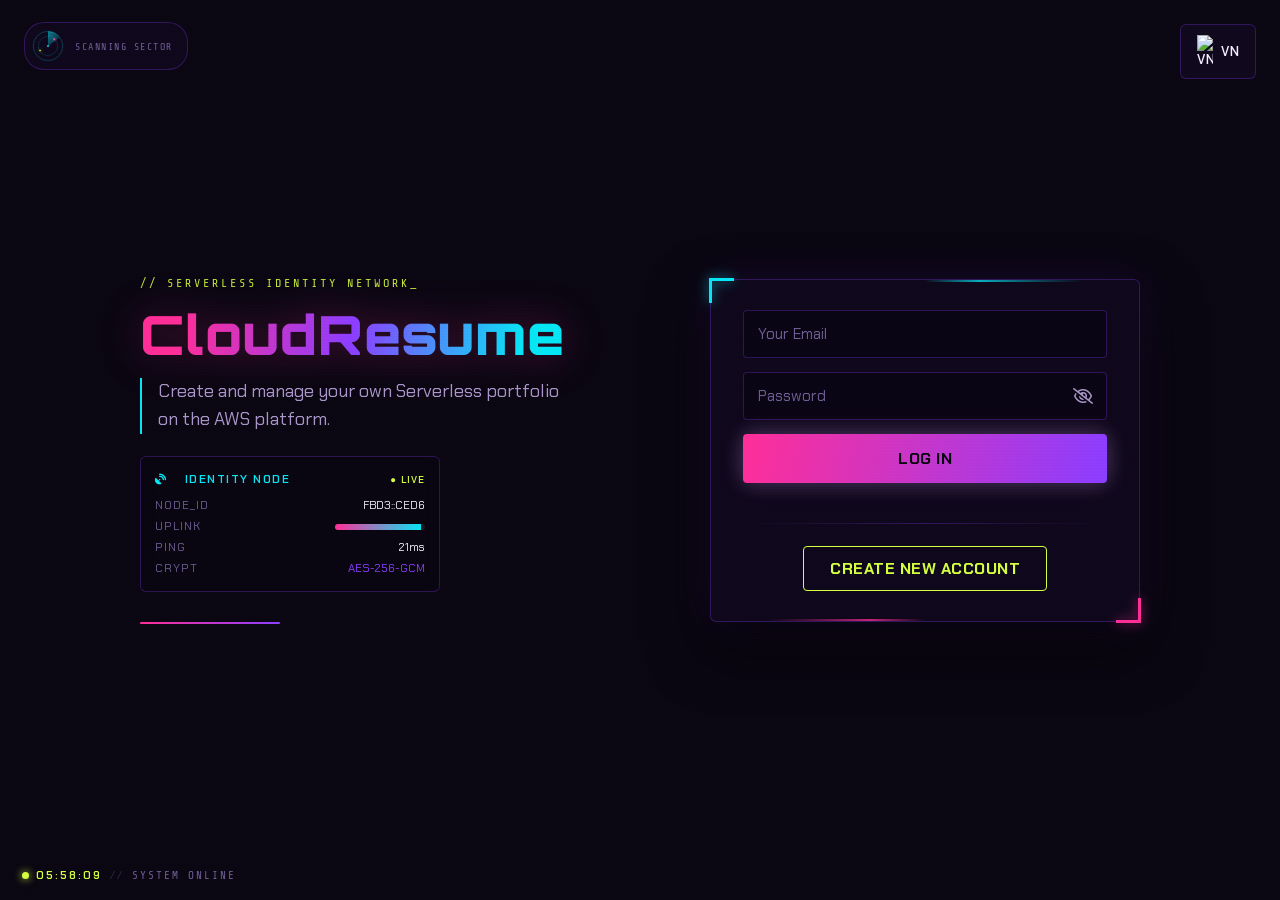
==== commit 647ae420: "y" ====
--- a/dashboard.html
+++ b/dashboard.html
@@ -21,6 +21,7 @@
             --neon-cyan: #05e6f5;
             --neon-violet: #8b3dff;
             --neon-lime: #d4ff3f;
+            --neon-amber: #ffb020;
             --danger: #ff3860;
             --text-primary: #f4eeff;
             --text-secondary: #a996c9;
@@ -68,6 +69,9 @@
         .sys-status { position: fixed; bottom: 18px; left: 22px; font-family: var(--font-mono); font-size: 11px; letter-spacing: 2px; color: var(--text-dim); z-index: 10; display: flex; align-items: center; gap: 7px; text-transform: uppercase; }
         .status-dot { width: 7px; height: 7px; border-radius: 50%; background: var(--neon-lime); box-shadow: 0 0 8px var(--neon-lime); animation: pulse-dot 1.6s ease-in-out infinite; }
         @keyframes pulse-dot { 0%, 100% { opacity: 1; } 50% { opacity: 0.35; } }
+        #hud-ping { color: var(--neon-cyan); }
+        .pwr-bar { display: inline-block; width: 34px; height: 7px; background: rgba(139,61,255,0.15); border: 1px solid var(--void-border); border-radius: 2px; overflow: hidden; vertical-align: middle; }
+        .pwr-fill { display: block; height: 100%; width: 70%; background: linear-gradient(90deg, var(--neon-amber), var(--neon-lime)); transition: width 0.5s ease; }
 
         /* ---- Glitch-flicker brand text ---- */
         .glitch-text { position: relative; display: inline-block; }
@@ -94,7 +98,10 @@
         @media (prefers-reduced-motion: reduce) {
             .bg-orb, .bg-orbs, .status-dot, body::before, .glitch-text::before, .glitch-text::after,
             nav::after, .project-card, .radar-ring, nav, .workspace-header,
-            .circuit-line, .circuit-node, .toast, .ripple-burst { animation: none !important; transition: none !important; }
+            .circuit-line, .circuit-node, .toast, .ripple-burst,
+            .brand, .search-beam, .holo-ring, .card-led, .progress-fill,
+            .skyline-canvas, .matrix-rain, .sky-streak, .cursor-reticle { animation: none !important; transition: none !important; }
+            .skyline-canvas, .search-beam, .sky-streak, .cursor-reticle, .matrix-rain { display: none !important; }
         }
 
         /* ---- Signature HUD corner-bracket frame ---- */
@@ -109,7 +116,16 @@
         @keyframes fade-in-up { from { opacity: 0; transform: translateY(20px); } to { opacity: 1; transform: translateY(0); } }
         nav::after { content: ''; position: absolute; left: 0; right: 0; bottom: -1px; height: 2px; background: linear-gradient(90deg, var(--neon-pink), var(--neon-violet), var(--neon-cyan), var(--neon-pink)); background-size: 300% 100%; opacity: 0.8; animation: sweep-line 6s linear infinite; }
         @keyframes sweep-line { from { background-position: 0% 0; } to { background-position: -300% 0; } }
-        .brand { position: relative; font-family: var(--font-display); font-size: 24px; font-weight: 800; letter-spacing: 1px; background: linear-gradient(100deg, var(--neon-pink), var(--neon-violet) 50%, var(--neon-cyan)); -webkit-background-clip: text; background-clip: text; color: transparent; filter: drop-shadow(0 0 10px rgba(255,46,151,0.3)); }
+        .brand { position: relative; font-family: var(--font-display); font-size: 24px; font-weight: 800; letter-spacing: 1px; background: linear-gradient(100deg, var(--neon-pink), var(--neon-violet) 50%, var(--neon-cyan)); -webkit-background-clip: text; background-clip: text; color: transparent; filter: drop-shadow(0 0 10px rgba(255,46,151,0.3)); animation: neon-buzz 6s infinite; }
+        @keyframes neon-buzz {
+            0%, 39%, 43%, 78%, 82%, 100% { opacity: 1; filter: drop-shadow(0 0 10px rgba(255,46,151,0.3)); }
+            40% { opacity: 0.4; filter: drop-shadow(0 0 2px rgba(255,46,151,0.1)); }
+            41% { opacity: 1; }
+            42% { opacity: 0.55; }
+            79% { opacity: 0.5; }
+            80% { opacity: 1; }
+            81% { opacity: 0.6; }
+        }
         .nav-controls { display: flex; align-items: center; gap: 14px; }
         .search-bar { position: relative; }
         .search-bar input { padding: 10px 16px 10px 36px; border-radius: 20px; border: 1px solid var(--void-border); background: rgba(10,6,18,0.6); color: var(--text-primary); width: 240px; outline: none; transition: 0.25s; font-size: 14px; font-family: var(--font-body); }
@@ -140,20 +156,30 @@
         .empty-state h2 { font-family: var(--font-display); font-size: 18px; color: var(--text-primary); letter-spacing: 0.5px; }
         .radar-ring { position: absolute; top: 50%; left: 50%; width: 260px; height: 260px; margin: -130px 0 0 -130px; border-radius: 50%; background: conic-gradient(from 0deg, transparent 0%, rgba(5,230,245,0.16) 10%, transparent 22%); animation: radar-spin 5s linear infinite; pointer-events: none; z-index: 0; }
         @keyframes radar-spin { to { transform: rotate(360deg); } }
+        .holo-ring { position: absolute; top: 50%; left: 50%; border-radius: 50%; pointer-events: none; z-index: 0; }
+        .holo-ring.ring-1 { width: 140px; height: 140px; margin: -70px 0 0 -70px; border: 1px solid rgba(5,230,245,0.3); animation: holo-spin 7s linear infinite; }
+        .holo-ring.ring-2 { width: 200px; height: 200px; margin: -100px 0 0 -100px; border: 1px dashed rgba(255,46,151,0.22); animation: holo-spin 11s linear infinite reverse; }
+        .holo-ring.ring-3 { width: 300px; height: 300px; margin: -150px 0 0 -150px; border: 1px solid rgba(255,176,32,0.14); animation: holo-spin 16s linear infinite; }
+        @keyframes holo-spin { to { transform: rotate(360deg); } }
 
         .project-grid { display: grid; grid-template-columns: repeat(auto-fill, minmax(300px, 1fr)); gap: 22px; display: none; }
         .project-card {
             --rx: 0deg; --ry: 0deg; --ty: 0px;
             background: rgba(21,11,38,0.5); backdrop-filter: blur(10px); border: 1px solid var(--void-border); border-radius: 8px; padding: 22px;
-            transition: transform 0.15s ease-out, border-color 0.3s ease, box-shadow 0.3s ease; position: relative;
+            transition: transform 0.15s ease-out, border-color 0.3s ease, box-shadow 0.3s ease; position: relative; overflow: hidden;
             transform: perspective(800px) rotateX(var(--rx)) rotateY(var(--ry)) translateY(var(--ty));
             opacity: 0;
             animation: card-in 0.5s ease forwards;
         }
+        .project-card::before { content: ''; position: absolute; top: 0; left: -60%; width: 40%; height: 100%; background: linear-gradient(100deg, transparent, rgba(5,230,245,0.14), transparent); pointer-events: none; transition: left 0.7s ease; z-index: 1; }
+        .project-card:hover::before { left: 130%; }
         .project-card:hover { --ty: -6px; border-color: var(--neon-cyan); box-shadow: 0 16px 34px rgba(0,0,0,0.4), 0 0 26px rgba(5,230,245,0.2); }
         @keyframes card-in { from { opacity: 0; transform: perspective(800px) translateY(18px); } to { opacity: 1; transform: perspective(800px) rotateX(var(--rx)) rotateY(var(--ry)) translateY(var(--ty)); } }
-        .project-card h3 { font-size: 17px; margin-bottom: 8px; color: var(--text-primary); white-space: nowrap; overflow: hidden; text-overflow: ellipsis; padding-right: 30px; font-weight: 700; }
-        .project-card p { font-family: var(--font-mono); font-size: 12px; color: var(--text-dim); margin-bottom: 20px; letter-spacing: 0.3px; }
+        .card-tag { display: inline-block; font-family: var(--font-mono); font-size: 10px; letter-spacing: 1.5px; color: var(--neon-cyan); opacity: 0.75; margin-bottom: 7px; text-transform: uppercase; }
+        .project-card h3 { position: relative; font-size: 17px; margin-bottom: 8px; color: var(--text-primary); white-space: nowrap; overflow: hidden; text-overflow: ellipsis; padding-right: 30px; font-weight: 700; transition: text-shadow 0.2s ease; }
+        .project-card:hover h3 { text-shadow: 1.5px 0 rgba(255,46,151,0.7), -1.5px 0 rgba(5,230,245,0.7); }
+        .project-card p { font-family: var(--font-mono); font-size: 12px; color: var(--text-dim); margin-bottom: 20px; letter-spacing: 0.3px; display: flex; align-items: center; gap: 6px; }
+        .card-led { display: inline-block; width: 6px; height: 6px; border-radius: 50%; background: var(--neon-lime); box-shadow: 0 0 6px var(--neon-lime); animation: pulse-dot 1.8s ease-in-out infinite; flex-shrink: 0; }
         .card-actions { display: flex; gap: 10px; }
         .card-actions a { flex: 1; text-align: center; padding: 9px; background: rgba(5,230,245,0.08); color: var(--neon-cyan); text-decoration: none; border: 1px solid rgba(5,230,245,0.25); border-radius: 5px; font-weight: 700; font-size: 13px; transition: 0.25s; text-transform: uppercase; letter-spacing: 0.4px; }
         .card-actions a:hover { background: var(--neon-cyan); color: #0a0612; box-shadow: 0 0 16px rgba(5,230,245,0.4); }
@@ -189,12 +215,26 @@
         #file-name-display { font-weight: 600; color: var(--neon-lime); margin-top: 10px; display: none; font-family: var(--font-mono); font-size: 13px; }
 
         /* Loading */
-        .status-area { text-align: center; display: none; padding: 24px 0; }
+        .status-area { text-align: center; display: none; padding: 24px 0; position: relative; overflow: hidden; border-radius: 8px; }
+        .status-area > * { position: relative; z-index: 1; }
+        .matrix-rain { position: absolute; inset: 0; z-index: 0; opacity: 0.22; pointer-events: none; }
         .spinner { display: inline-block; width: 34px; height: 34px; border: 3px solid rgba(139,61,255,0.2); border-radius: 50%; border-top-color: var(--neon-cyan); border-right-color: var(--neon-pink); animation: spin 0.9s linear infinite; }
         @keyframes spin { to { transform: rotate(360deg); } }
+        .progress-track { width: 100%; max-width: 280px; height: 6px; margin: 18px auto 0; background: rgba(139,61,255,0.12); border: 1px solid var(--void-border); border-radius: 3px; overflow: hidden; }
+        .progress-fill { display: block; height: 100%; width: 0%; background: linear-gradient(90deg, var(--neon-pink), var(--neon-violet), var(--neon-cyan)); background-size: 200% 100%; animation: progress-shimmer 2s linear infinite; transition: width 1.4s ease; }
+        @keyframes progress-shimmer { to { background-position: -200% 0; } }
         .boot-log { font-family: var(--font-mono); font-size: 12px; color: var(--neon-lime); margin-top: 16px; letter-spacing: 0.4px; min-height: 16px; }
         .boot-log:not(:empty)::after { content: '_'; animation: blink 1s steps(1) infinite; }
         @keyframes blink { 50% { opacity: 0; } }
+
+        /* ---- Living city skyline (canvas-rendered, flickering windows) ---- */
+        .skyline-canvas { position: fixed; left: 0; right: 0; bottom: 0; width: 100%; height: 260px; z-index: 0; pointer-events: none; opacity: 0.6; }
+        .search-beam { position: fixed; bottom: 40px; left: 50%; width: 3px; height: 130px; background: linear-gradient(180deg, rgba(5,230,245,0.55), transparent); transform-origin: bottom center; z-index: 0; pointer-events: none; animation: beam-sweep 7s ease-in-out infinite; mix-blend-mode: screen; }
+        @keyframes beam-sweep { 0%, 100% { transform: rotate(-28deg); opacity: 0.7; } 50% { transform: rotate(28deg); opacity: 1; } }
+
+        /* ---- Sky traffic: distant light-transports streaking past ---- */
+        .sky-streak { position: fixed; left: -80px; width: 70px; height: 2px; background: linear-gradient(90deg, transparent, var(--trail-color, var(--neon-cyan)), transparent); z-index: 0; pointer-events: none; filter: drop-shadow(0 0 4px var(--trail-color, var(--neon-cyan))); animation: streak-fly linear forwards; }
+        @keyframes streak-fly { 0% { transform: translate(0,0); opacity: 0; } 8% { opacity: 1; } 90% { opacity: 1; } 100% { transform: translate(calc(100vw + 160px), -70px); opacity: 0; } }
 
         /* ---- Ambient data-mote particle field ---- */
         .particle-canvas { position: fixed; inset: 0; z-index: 0; pointer-events: none; opacity: 0.55; }
@@ -208,6 +248,12 @@
         /* ---- Live HUD clock ---- */
         #hud-clock { color: var(--neon-lime); font-weight: 600; }
         .sys-sep { opacity: 0.4; margin: 0 1px; }
+
+        /* ---- HUD cursor reticle ---- */
+        .cursor-reticle { position: fixed; top: 0; left: 0; width: 26px; height: 26px; margin: -13px 0 0 -13px; border: 1px solid var(--neon-cyan); border-radius: 50%; box-shadow: 0 0 10px rgba(5,230,245,0.5), inset 0 0 6px rgba(5,230,245,0.25); pointer-events: none; z-index: 999; opacity: 0; transition: transform 0.12s ease-out, opacity 0.3s ease; mix-blend-mode: screen; }
+        .cursor-reticle::before, .cursor-reticle::after { content: ''; position: absolute; background: var(--neon-cyan); }
+        .cursor-reticle::before { top: 50%; left: -7px; width: 6px; height: 1px; }
+        .cursor-reticle::after { top: -7px; left: 50%; width: 1px; height: 6px; }
 
         /* ---- Click ripple burst ---- */
         .ripple-burst { position: fixed; width: 120px; height: 120px; border-radius: 50%; pointer-events: none; z-index: 400; border: 2px solid var(--neon-cyan); transform: translate(-50%, -50%) scale(0); opacity: 0.85; animation: ripple-expand 0.6s ease-out forwards; }
@@ -247,12 +293,15 @@
             .search-bar, .search-bar input { width: 100%; }
             .nav-controls { width: 100%; justify-content: space-between; }
             .workspace { margin: 28px auto; }
+            .hud-extra { display: none; }
         }
 
     </style>
 </head>
 <body>
 
+    <canvas class="skyline-canvas" id="skyline-canvas" aria-hidden="true"></canvas>
+    <div class="search-beam" id="search-beam" aria-hidden="true"></div>
     <canvas class="particle-canvas" id="particle-canvas"></canvas>
 
     <svg class="circuit-deco" viewBox="0 0 200 200" xmlns="http://www.w3.org/2000/svg" aria-hidden="true">
@@ -266,9 +315,10 @@
         <div class="bg-orb orb-pink"></div>
         <div class="bg-orb orb-cyan"></div>
     </div>
-    <div class="sys-status"><span class="status-dot"></span><span id="hud-clock">00:00:00</span><span class="sys-sep">//</span>System Online</div>
+    <div class="sys-status"><span class="status-dot"></span><span id="hud-clock">00:00:00</span><span class="sys-sep">//</span>System Online<span class="hud-extra"><span class="sys-sep">//</span>NET <span id="hud-ping">12ms</span><span class="sys-sep">//</span>PWR <span class="pwr-bar"><span class="pwr-fill" id="pwr-fill"></span></span></span></div>
 
     <div class="toast-container" id="toast-container"></div>
+    <div class="cursor-reticle" id="cursor-reticle" aria-hidden="true"></div>
 
     <nav>
         <div class="brand glitch-text" data-text="CloudResume">CloudResume</div>
@@ -293,6 +343,9 @@
         </div>
 
         <div id="empty-state" class="empty-state hud-frame">
+            <div class="holo-ring ring-3"></div>
+            <div class="holo-ring ring-2"></div>
+            <div class="holo-ring ring-1"></div>
             <div class="radar-ring"></div>
             <i class="fa-solid fa-folder-open"></i>
             <h2 data-i18n="empty_title">No portfolios yet!</h2>
@@ -344,9 +397,11 @@
             </div>
 
             <div id="loading-state" class="status-area">
+                <canvas class="matrix-rain" id="matrix-rain" aria-hidden="true"></canvas>
                 <div class="spinner"></div>
                 <h3 style="margin: 15px 0 5px; color: var(--neon-cyan); font-family: var(--font-display); font-size: 15px; letter-spacing: 1px;" data-i18n="msg_building">Building your website...</h3>
                 <p style="color: var(--text-secondary); font-size: 14px;" data-i18n="msg_wait">Please wait. Claude is analyzing your CV and generating UI.</p>
+                <div class="progress-track"><span class="progress-fill" id="progress-fill"></span></div>
                 <p id="boot-log" class="boot-log"></p>
             </div>
         </div>
@@ -435,6 +490,148 @@
             }
             resize(); createParticles(); tick();
             window.addEventListener('resize', () => { resize(); createParticles(); });
+        })();
+
+        // ==========================================
+        // ĐƯỜNG CHÂN TRỜI THÀNH PHỐ SỐNG (LIVING CITY SKYLINE)
+        // Vẽ các tòa nhà với cửa sổ nhấp nháy ngẫu nhiên bằng canvas
+        // ==========================================
+        (function initSkyline() {
+            const canvas = document.getElementById('skyline-canvas');
+            const beam = document.getElementById('search-beam');
+            if (!canvas) return;
+            const ctx = canvas.getContext('2d');
+            const WINDOW_COLORS = ['255,46,151', '5,230,245', '255,176,32', '139,61,255'];
+            let buildings = [];
+
+            function buildLayout() {
+                buildings = [];
+                const w = canvas.width;
+                let x = -20;
+                while (x < w + 40) {
+                    const bw = 46 + Math.random() * 60;
+                    const bh = 70 + Math.random() * 150;
+                    const cols = Math.max(2, Math.floor(bw / 16));
+                    const rows = Math.max(3, Math.floor(bh / 18));
+                    const windows = [];
+                    for (let c = 0; c < cols; c++) {
+                        for (let r = 0; r < rows; r++) {
+                            if (Math.random() > 0.42) {
+                                windows.push({
+                                    x: 6 + c * ((bw - 12) / cols),
+                                    y: 10 + r * ((bh - 20) / rows),
+                                    on: Math.random() > 0.5,
+                                    color: WINDOW_COLORS[Math.floor(Math.random() * WINDOW_COLORS.length)],
+                                    t: Math.random() * 6000,
+                                    flip: 3000 + Math.random() * 7000
+                                });
+                            }
+                        }
+                    }
+                    buildings.push({ x, w: bw, h: bh, windows, tower: false });
+                    x += bw + 6 + Math.random() * 14;
+                }
+                const tallest = buildings.reduce((a, b) => (b.h > a.h ? b : a), buildings[0]);
+                if (tallest) {
+                    tallest.tower = true;
+                    if (beam) {
+                        beam.style.left = (tallest.x + tallest.w / 2) + 'px';
+                        beam.style.bottom = (tallest.h + 20) + 'px';
+                    }
+                }
+            }
+            function resize() {
+                canvas.width = window.innerWidth;
+                canvas.height = 260;
+                buildLayout();
+            }
+            function draw(dt) {
+                ctx.clearRect(0, 0, canvas.width, canvas.height);
+                const baseY = canvas.height;
+                buildings.forEach(b => {
+                    const top = baseY - b.h;
+                    ctx.fillStyle = 'rgba(21, 11, 38, 0.92)';
+                    ctx.fillRect(b.x, top, b.w, b.h);
+                    ctx.strokeStyle = 'rgba(139, 61, 255, 0.22)';
+                    ctx.strokeRect(b.x, top, b.w, b.h);
+                    if (b.tower) {
+                        ctx.strokeStyle = 'rgba(139, 61, 255, 0.4)';
+                        ctx.beginPath();
+                        ctx.moveTo(b.x + b.w / 2, top);
+                        ctx.lineTo(b.x + b.w / 2, top - 20);
+                        ctx.stroke();
+                    }
+                    b.windows.forEach(win => {
+                        win.t += dt;
+                        if (win.t > win.flip) { win.on = !win.on; win.t = 0; win.flip = 3000 + Math.random() * 7000; }
+                        if (win.on) {
+                            ctx.fillStyle = `rgba(${win.color}, 0.65)`;
+                            ctx.fillRect(b.x + win.x, top + win.y, 4, 6);
+                        }
+                    });
+                });
+            }
+            if (prefersReducedMotion) {
+                resize();
+                draw(0);
+                return;
+            }
+            let last = performance.now();
+            function tick(now) {
+                draw(now - last);
+                last = now;
+                requestAnimationFrame(tick);
+            }
+            resize();
+            requestAnimationFrame(tick);
+            window.addEventListener('resize', resize);
+        })();
+
+        // ==========================================
+        // GIAO THÔNG BẦU TRỜI: VỆT SÁNG BAY NGANG (SKY-TRAFFIC LIGHT STREAKS)
+        // ==========================================
+        if (!prefersReducedMotion) {
+            const streakColors = ['rgba(255,46,151,0.85)', 'rgba(5,230,245,0.85)', 'rgba(255,176,32,0.8)'];
+            function spawnSkyStreak() {
+                const el = document.createElement('div');
+                el.className = 'sky-streak';
+                el.style.top = (Math.random() * window.innerHeight * 0.45) + 'px';
+                el.style.setProperty('--trail-color', streakColors[Math.floor(Math.random() * streakColors.length)]);
+                el.style.animationDuration = (2.4 + Math.random() * 1.8) + 's';
+                document.body.appendChild(el);
+                setTimeout(() => el.remove(), 4600);
+            }
+            setInterval(() => { if (Math.random() > 0.4) spawnSkyStreak(); }, 4200);
+        }
+
+        // ==========================================
+        // KÍNH NGẮM HUD THEO CON TRỎ CHUỘT (CURSOR HUD RETICLE)
+        // ==========================================
+        (function initCursorReticle() {
+            const reticle = document.getElementById('cursor-reticle');
+            const isCoarsePointer = window.matchMedia('(pointer: coarse)').matches;
+            if (!reticle || prefersReducedMotion || isCoarsePointer) return;
+            let shown = false;
+            document.addEventListener('mousemove', (e) => {
+                reticle.style.transform = `translate(${e.clientX}px, ${e.clientY}px)`;
+                if (!shown) { reticle.style.opacity = '0.85'; shown = true; }
+            });
+            document.addEventListener('mouseleave', () => { reticle.style.opacity = '0'; });
+        })();
+
+        // ==========================================
+        // CHỈ SỐ HỆ THỐNG GIẢ LẬP (NET PING & PWR) TRONG HUD
+        // ==========================================
+        (function tickHudStats() {
+            const ping = document.getElementById('hud-ping');
+            const pwr = document.getElementById('pwr-fill');
+            if (!ping && !pwr) return;
+            function update() {
+                if (ping) ping.textContent = (8 + Math.floor(Math.random() * 38)) + 'ms';
+                if (pwr) pwr.style.width = (58 + Math.floor(Math.random() * 38)) + '%';
+            }
+            update();
+            setInterval(update, 2600);
         })();
 
         // ==========================================
@@ -663,8 +860,9 @@
                     const card = `
                         <div class="project-card hud-frame" style="animation-delay: ${i * 0.06}s">
                             <button class="btn-delete" onclick="deleteProject('${p.id}')"><i class="fa-solid fa-trash"></i></button>
+                            <span class="card-tag">NODE-${String(i + 1).padStart(2, '0')}</span>
                             <h3>${p.name}</h3>
-                            <p><i class="fa-regular fa-clock"></i> ${p.date}</p>
+                            <p><span class="card-led"></span><i class="fa-regular fa-clock"></i> ${p.date}</p>
                             <div class="card-actions">
                                 <a href="${p.url}" target="_blank"><i class="fa-solid fa-globe"></i> ${viewText}</a>
                             </div>
@@ -743,21 +941,61 @@
             vn: ["Đang phân tích cấu trúc CV...", "Trích xuất kỹ năng & kinh nghiệm...", "Chọn bố cục giao diện...", "Biên dịch tài nguyên đồ họa...", "Dựng các thành phần giao diện...", "Đang triển khai lên máy chủ..."]
         };
         let bootInterval = null;
+        let matrixInterval = null;
+        function startMatrixRain() {
+            const canvas = document.getElementById('matrix-rain');
+            if (!canvas || prefersReducedMotion) return;
+            const ctx = canvas.getContext('2d');
+            canvas.width = canvas.offsetWidth;
+            canvas.height = canvas.offsetHeight;
+            const glyphs = '01アイウエオカキクケコ$#%&';
+            const fontSize = 12;
+            const columns = Math.max(1, Math.ceil(canvas.width / fontSize));
+            const drops = Array(columns).fill(1);
+            clearInterval(matrixInterval);
+            matrixInterval = setInterval(() => {
+                ctx.fillStyle = 'rgba(10,6,18,0.16)';
+                ctx.fillRect(0, 0, canvas.width, canvas.height);
+                ctx.font = fontSize + 'px monospace';
+                drops.forEach((y, i) => {
+                    ctx.fillStyle = Math.random() > 0.92 ? 'rgba(255,46,151,0.8)' : 'rgba(5,230,245,0.7)';
+                    ctx.fillText(glyphs[Math.floor(Math.random() * glyphs.length)], i * fontSize, y * fontSize);
+                    if (y * fontSize > canvas.height && Math.random() > 0.975) drops[i] = 0;
+                    drops[i]++;
+                });
+            }, 60);
+        }
+        function stopMatrixRain() {
+            clearInterval(matrixInterval);
+            const canvas = document.getElementById('matrix-rain');
+            if (canvas) {
+                const ctx = canvas.getContext('2d');
+                if (ctx) ctx.clearRect(0, 0, canvas.width, canvas.height);
+            }
+        }
         function startBootLog() {
             const el = document.getElementById('boot-log');
+            const fill = document.getElementById('progress-fill');
             if (!el) return;
             let i = 0;
+            const total = bootMessages[currentLang].length;
             el.innerText = bootMessages[currentLang][0];
+            if (fill) fill.style.width = ((1 / total) * 100) + '%';
             clearInterval(bootInterval);
             bootInterval = setInterval(() => {
-                i = (i + 1) % bootMessages[currentLang].length;
+                i = (i + 1) % total;
                 el.innerText = bootMessages[currentLang][i];
+                if (fill) fill.style.width = (((i + 1) / total) * 100) + '%';
             }, 1700);
+            startMatrixRain();
         }
         function stopBootLog() {
             clearInterval(bootInterval);
             const el = document.getElementById('boot-log');
+            const fill = document.getElementById('progress-fill');
             if (el) el.innerText = '';
+            if (fill) fill.style.width = '0%';
+            stopMatrixRain();
         }
 
         // ==========================================
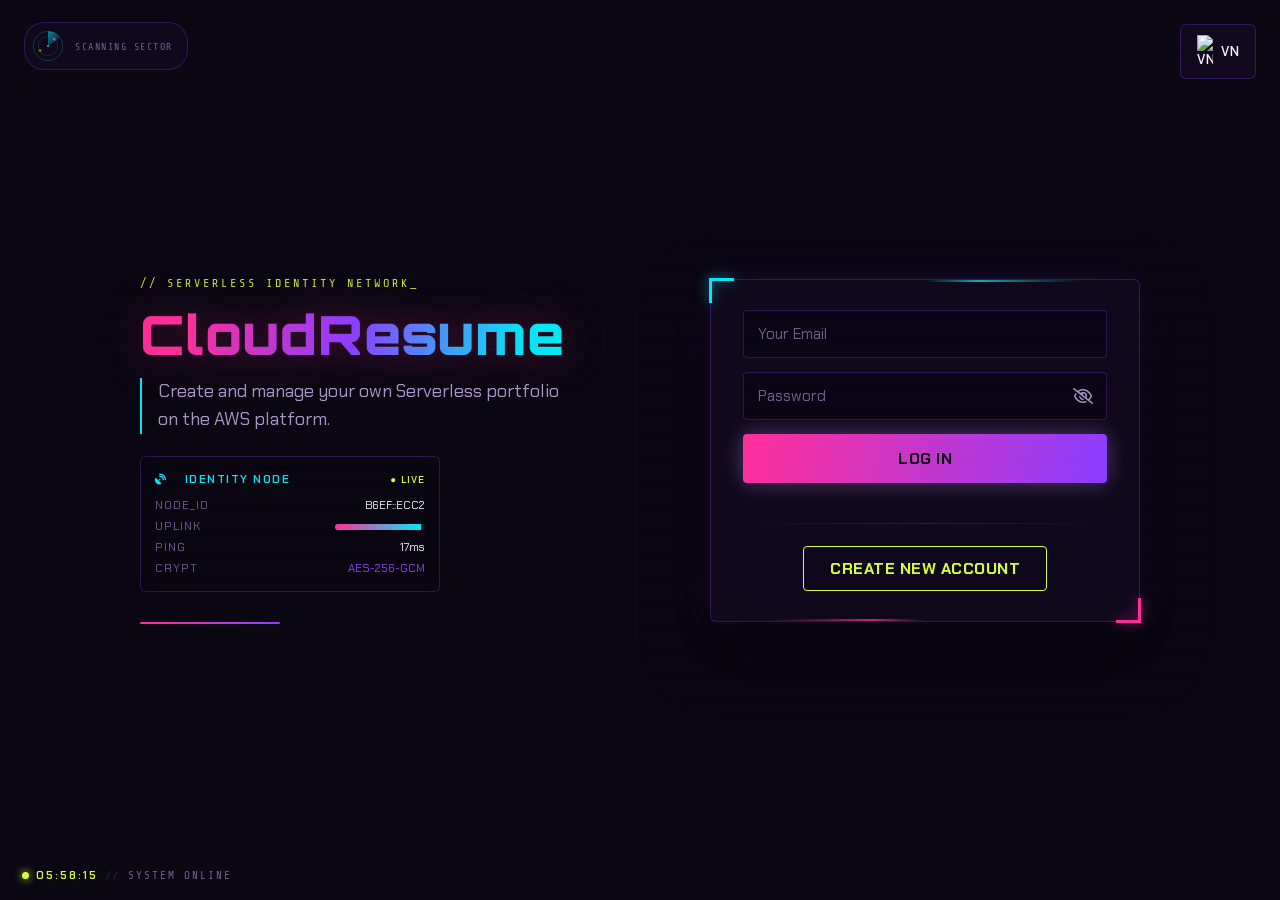
==== commit fe0606f0: "p" ====
--- a/dashboard.html
+++ b/dashboard.html
@@ -21,7 +21,6 @@
             --neon-cyan: #05e6f5;
             --neon-violet: #8b3dff;
             --neon-lime: #d4ff3f;
-            --neon-amber: #ffb020;
             --danger: #ff3860;
             --text-primary: #f4eeff;
             --text-secondary: #a996c9;
@@ -64,14 +63,13 @@
         .bg-orb { position: fixed; width: 460px; height: 460px; border-radius: 50%; filter: blur(130px); opacity: 0.22; pointer-events: none; animation: float-orb 14s ease-in-out infinite; }
         .orb-pink { background: var(--neon-pink); top: -160px; left: -120px; }
         .orb-cyan { background: var(--neon-cyan); top: 40vh; right: -140px; animation-delay: -7s; }
+        .orb-violet { background: var(--neon-violet); width: 380px; height: 380px; top: 68vh; left: 44%; opacity: 0.16; animation-name: float-orb-alt; animation-duration: 20s; animation-delay: -4s; }
         @keyframes float-orb { 0%, 100% { transform: translate(0,0) scale(1); } 50% { transform: translate(36px,-28px) scale(1.08); } }
+        @keyframes float-orb-alt { 0%, 100% { transform: translate(0,0) scale(1); } 50% { transform: translate(-44px,32px) scale(0.92); } }
 
         .sys-status { position: fixed; bottom: 18px; left: 22px; font-family: var(--font-mono); font-size: 11px; letter-spacing: 2px; color: var(--text-dim); z-index: 10; display: flex; align-items: center; gap: 7px; text-transform: uppercase; }
         .status-dot { width: 7px; height: 7px; border-radius: 50%; background: var(--neon-lime); box-shadow: 0 0 8px var(--neon-lime); animation: pulse-dot 1.6s ease-in-out infinite; }
         @keyframes pulse-dot { 0%, 100% { opacity: 1; } 50% { opacity: 0.35; } }
-        #hud-ping { color: var(--neon-cyan); }
-        .pwr-bar { display: inline-block; width: 34px; height: 7px; background: rgba(139,61,255,0.15); border: 1px solid var(--void-border); border-radius: 2px; overflow: hidden; vertical-align: middle; }
-        .pwr-fill { display: block; height: 100%; width: 70%; background: linear-gradient(90deg, var(--neon-amber), var(--neon-lime)); transition: width 0.5s ease; }
 
         /* ---- Glitch-flicker brand text ---- */
         .glitch-text { position: relative; display: inline-block; }
@@ -99,14 +97,15 @@
             .bg-orb, .bg-orbs, .status-dot, body::before, .glitch-text::before, .glitch-text::after,
             nav::after, .project-card, .radar-ring, nav, .workspace-header,
             .circuit-line, .circuit-node, .toast, .ripple-burst,
-            .brand, .search-beam, .holo-ring, .card-led, .progress-fill,
-            .skyline-canvas, .matrix-rain, .sky-streak, .cursor-reticle { animation: none !important; transition: none !important; }
-            .skyline-canvas, .search-beam, .sky-streak, .cursor-reticle, .matrix-rain { display: none !important; }
+            .scan-ring, .radar-sweep, .radar-ring-1, .radar-ring-2, .radar-blip, #cursor-glow,
+            .status-hud, .status-hud::before, .sync-bar-fill, .live-dot, .empty-state, .empty-scan-line .blink-cursor,
+            .circuit-deco-tl .circuit-line, .circuit-deco-tl .circuit-node,
+            .project-card::before { animation: none !important; transition: none !important; }
         }
 
         /* ---- Signature HUD corner-bracket frame ---- */
         .hud-frame { position: relative; }
-        .hud-frame::before, .hud-frame::after { content: ''; position: absolute; width: 20px; height: 20px; pointer-events: none; }
+        .hud-frame::before, .hud-frame::after { content: ''; position: absolute; width: 20px; height: 20px; pointer-events: none; z-index: 5; }
         .hud-frame::before { top: -2px; left: -2px; border-top: 3px solid var(--neon-cyan); border-left: 3px solid var(--neon-cyan); filter: drop-shadow(0 0 6px rgba(5,230,245,0.6)); }
         .hud-frame::after { bottom: -2px; right: -2px; border-bottom: 3px solid var(--neon-pink); border-right: 3px solid var(--neon-pink); filter: drop-shadow(0 0 6px rgba(255,46,151,0.6)); }
 
@@ -116,16 +115,7 @@
         @keyframes fade-in-up { from { opacity: 0; transform: translateY(20px); } to { opacity: 1; transform: translateY(0); } }
         nav::after { content: ''; position: absolute; left: 0; right: 0; bottom: -1px; height: 2px; background: linear-gradient(90deg, var(--neon-pink), var(--neon-violet), var(--neon-cyan), var(--neon-pink)); background-size: 300% 100%; opacity: 0.8; animation: sweep-line 6s linear infinite; }
         @keyframes sweep-line { from { background-position: 0% 0; } to { background-position: -300% 0; } }
-        .brand { position: relative; font-family: var(--font-display); font-size: 24px; font-weight: 800; letter-spacing: 1px; background: linear-gradient(100deg, var(--neon-pink), var(--neon-violet) 50%, var(--neon-cyan)); -webkit-background-clip: text; background-clip: text; color: transparent; filter: drop-shadow(0 0 10px rgba(255,46,151,0.3)); animation: neon-buzz 6s infinite; }
-        @keyframes neon-buzz {
-            0%, 39%, 43%, 78%, 82%, 100% { opacity: 1; filter: drop-shadow(0 0 10px rgba(255,46,151,0.3)); }
-            40% { opacity: 0.4; filter: drop-shadow(0 0 2px rgba(255,46,151,0.1)); }
-            41% { opacity: 1; }
-            42% { opacity: 0.55; }
-            79% { opacity: 0.5; }
-            80% { opacity: 1; }
-            81% { opacity: 0.6; }
-        }
+        .brand { position: relative; font-family: var(--font-display); font-size: 24px; font-weight: 800; letter-spacing: 1px; background: linear-gradient(100deg, var(--neon-pink), var(--neon-violet) 50%, var(--neon-cyan)); -webkit-background-clip: text; background-clip: text; color: transparent; filter: drop-shadow(0 0 10px rgba(255,46,151,0.3)); }
         .nav-controls { display: flex; align-items: center; gap: 14px; }
         .search-bar { position: relative; }
         .search-bar input { padding: 10px 16px 10px 36px; border-radius: 20px; border: 1px solid var(--void-border); background: rgba(10,6,18,0.6); color: var(--text-primary); width: 240px; outline: none; transition: 0.25s; font-size: 14px; font-family: var(--font-body); }
@@ -156,30 +146,20 @@
         .empty-state h2 { font-family: var(--font-display); font-size: 18px; color: var(--text-primary); letter-spacing: 0.5px; }
         .radar-ring { position: absolute; top: 50%; left: 50%; width: 260px; height: 260px; margin: -130px 0 0 -130px; border-radius: 50%; background: conic-gradient(from 0deg, transparent 0%, rgba(5,230,245,0.16) 10%, transparent 22%); animation: radar-spin 5s linear infinite; pointer-events: none; z-index: 0; }
         @keyframes radar-spin { to { transform: rotate(360deg); } }
-        .holo-ring { position: absolute; top: 50%; left: 50%; border-radius: 50%; pointer-events: none; z-index: 0; }
-        .holo-ring.ring-1 { width: 140px; height: 140px; margin: -70px 0 0 -70px; border: 1px solid rgba(5,230,245,0.3); animation: holo-spin 7s linear infinite; }
-        .holo-ring.ring-2 { width: 200px; height: 200px; margin: -100px 0 0 -100px; border: 1px dashed rgba(255,46,151,0.22); animation: holo-spin 11s linear infinite reverse; }
-        .holo-ring.ring-3 { width: 300px; height: 300px; margin: -150px 0 0 -150px; border: 1px solid rgba(255,176,32,0.14); animation: holo-spin 16s linear infinite; }
-        @keyframes holo-spin { to { transform: rotate(360deg); } }
 
         .project-grid { display: grid; grid-template-columns: repeat(auto-fill, minmax(300px, 1fr)); gap: 22px; display: none; }
         .project-card {
             --rx: 0deg; --ry: 0deg; --ty: 0px;
             background: rgba(21,11,38,0.5); backdrop-filter: blur(10px); border: 1px solid var(--void-border); border-radius: 8px; padding: 22px;
-            transition: transform 0.15s ease-out, border-color 0.3s ease, box-shadow 0.3s ease; position: relative; overflow: hidden;
+            transition: transform 0.15s ease-out, border-color 0.3s ease, box-shadow 0.3s ease; position: relative;
             transform: perspective(800px) rotateX(var(--rx)) rotateY(var(--ry)) translateY(var(--ty));
             opacity: 0;
             animation: card-in 0.5s ease forwards;
         }
-        .project-card::before { content: ''; position: absolute; top: 0; left: -60%; width: 40%; height: 100%; background: linear-gradient(100deg, transparent, rgba(5,230,245,0.14), transparent); pointer-events: none; transition: left 0.7s ease; z-index: 1; }
-        .project-card:hover::before { left: 130%; }
         .project-card:hover { --ty: -6px; border-color: var(--neon-cyan); box-shadow: 0 16px 34px rgba(0,0,0,0.4), 0 0 26px rgba(5,230,245,0.2); }
         @keyframes card-in { from { opacity: 0; transform: perspective(800px) translateY(18px); } to { opacity: 1; transform: perspective(800px) rotateX(var(--rx)) rotateY(var(--ry)) translateY(var(--ty)); } }
-        .card-tag { display: inline-block; font-family: var(--font-mono); font-size: 10px; letter-spacing: 1.5px; color: var(--neon-cyan); opacity: 0.75; margin-bottom: 7px; text-transform: uppercase; }
-        .project-card h3 { position: relative; font-size: 17px; margin-bottom: 8px; color: var(--text-primary); white-space: nowrap; overflow: hidden; text-overflow: ellipsis; padding-right: 30px; font-weight: 700; transition: text-shadow 0.2s ease; }
-        .project-card:hover h3 { text-shadow: 1.5px 0 rgba(255,46,151,0.7), -1.5px 0 rgba(5,230,245,0.7); }
-        .project-card p { font-family: var(--font-mono); font-size: 12px; color: var(--text-dim); margin-bottom: 20px; letter-spacing: 0.3px; display: flex; align-items: center; gap: 6px; }
-        .card-led { display: inline-block; width: 6px; height: 6px; border-radius: 50%; background: var(--neon-lime); box-shadow: 0 0 6px var(--neon-lime); animation: pulse-dot 1.8s ease-in-out infinite; flex-shrink: 0; }
+        .project-card h3 { font-size: 17px; margin-bottom: 8px; color: var(--text-primary); white-space: nowrap; overflow: hidden; text-overflow: ellipsis; padding-right: 30px; font-weight: 700; }
+        .project-card p { font-family: var(--font-mono); font-size: 12px; color: var(--text-dim); margin-bottom: 20px; letter-spacing: 0.3px; }
         .card-actions { display: flex; gap: 10px; }
         .card-actions a { flex: 1; text-align: center; padding: 9px; background: rgba(5,230,245,0.08); color: var(--neon-cyan); text-decoration: none; border: 1px solid rgba(5,230,245,0.25); border-radius: 5px; font-weight: 700; font-size: 13px; transition: 0.25s; text-transform: uppercase; letter-spacing: 0.4px; }
         .card-actions a:hover { background: var(--neon-cyan); color: #0a0612; box-shadow: 0 0 16px rgba(5,230,245,0.4); }
@@ -215,32 +195,19 @@
         #file-name-display { font-weight: 600; color: var(--neon-lime); margin-top: 10px; display: none; font-family: var(--font-mono); font-size: 13px; }
 
         /* Loading */
-        .status-area { text-align: center; display: none; padding: 24px 0; position: relative; overflow: hidden; border-radius: 8px; }
-        .status-area > * { position: relative; z-index: 1; }
-        .matrix-rain { position: absolute; inset: 0; z-index: 0; opacity: 0.22; pointer-events: none; }
+        .status-area { text-align: center; display: none; padding: 24px 0; }
         .spinner { display: inline-block; width: 34px; height: 34px; border: 3px solid rgba(139,61,255,0.2); border-radius: 50%; border-top-color: var(--neon-cyan); border-right-color: var(--neon-pink); animation: spin 0.9s linear infinite; }
         @keyframes spin { to { transform: rotate(360deg); } }
-        .progress-track { width: 100%; max-width: 280px; height: 6px; margin: 18px auto 0; background: rgba(139,61,255,0.12); border: 1px solid var(--void-border); border-radius: 3px; overflow: hidden; }
-        .progress-fill { display: block; height: 100%; width: 0%; background: linear-gradient(90deg, var(--neon-pink), var(--neon-violet), var(--neon-cyan)); background-size: 200% 100%; animation: progress-shimmer 2s linear infinite; transition: width 1.4s ease; }
-        @keyframes progress-shimmer { to { background-position: -200% 0; } }
         .boot-log { font-family: var(--font-mono); font-size: 12px; color: var(--neon-lime); margin-top: 16px; letter-spacing: 0.4px; min-height: 16px; }
         .boot-log:not(:empty)::after { content: '_'; animation: blink 1s steps(1) infinite; }
         @keyframes blink { 50% { opacity: 0; } }
 
-        /* ---- Living city skyline (canvas-rendered, flickering windows) ---- */
-        .skyline-canvas { position: fixed; left: 0; right: 0; bottom: 0; width: 100%; height: 260px; z-index: 0; pointer-events: none; opacity: 0.6; }
-        .search-beam { position: fixed; bottom: 40px; left: 50%; width: 3px; height: 130px; background: linear-gradient(180deg, rgba(5,230,245,0.55), transparent); transform-origin: bottom center; z-index: 0; pointer-events: none; animation: beam-sweep 7s ease-in-out infinite; mix-blend-mode: screen; }
-        @keyframes beam-sweep { 0%, 100% { transform: rotate(-28deg); opacity: 0.7; } 50% { transform: rotate(28deg); opacity: 1; } }
-
-        /* ---- Sky traffic: distant light-transports streaking past ---- */
-        .sky-streak { position: fixed; left: -80px; width: 70px; height: 2px; background: linear-gradient(90deg, transparent, var(--trail-color, var(--neon-cyan)), transparent); z-index: 0; pointer-events: none; filter: drop-shadow(0 0 4px var(--trail-color, var(--neon-cyan))); animation: streak-fly linear forwards; }
-        @keyframes streak-fly { 0% { transform: translate(0,0); opacity: 0; } 8% { opacity: 1; } 90% { opacity: 1; } 100% { transform: translate(calc(100vw + 160px), -70px); opacity: 0; } }
-
         /* ---- Ambient data-mote particle field ---- */
         .particle-canvas { position: fixed; inset: 0; z-index: 0; pointer-events: none; opacity: 0.55; }
 
         /* ---- Circuit-trace corner decoration ---- */
         .circuit-deco { position: fixed; bottom: -10px; right: -10px; width: 180px; height: 180px; z-index: 0; opacity: 0.32; pointer-events: none; }
+        .circuit-deco-tl { bottom: auto; right: auto; top: -10px; left: -10px; }
         .circuit-line { fill: none; stroke: var(--neon-cyan); stroke-width: 1.2; stroke-dasharray: 7 6; animation: circuit-flow 4s linear infinite; }
         .circuit-node { fill: var(--neon-pink); filter: drop-shadow(0 0 4px var(--neon-pink)); animation: pulse-dot 2s ease-in-out infinite; }
         @keyframes circuit-flow { to { stroke-dashoffset: -130; } }
@@ -248,12 +215,6 @@
         /* ---- Live HUD clock ---- */
         #hud-clock { color: var(--neon-lime); font-weight: 600; }
         .sys-sep { opacity: 0.4; margin: 0 1px; }
-
-        /* ---- HUD cursor reticle ---- */
-        .cursor-reticle { position: fixed; top: 0; left: 0; width: 26px; height: 26px; margin: -13px 0 0 -13px; border: 1px solid var(--neon-cyan); border-radius: 50%; box-shadow: 0 0 10px rgba(5,230,245,0.5), inset 0 0 6px rgba(5,230,245,0.25); pointer-events: none; z-index: 999; opacity: 0; transition: transform 0.12s ease-out, opacity 0.3s ease; mix-blend-mode: screen; }
-        .cursor-reticle::before, .cursor-reticle::after { content: ''; position: absolute; background: var(--neon-cyan); }
-        .cursor-reticle::before { top: 50%; left: -7px; width: 6px; height: 1px; }
-        .cursor-reticle::after { top: -7px; left: 50%; width: 1px; height: 6px; }
 
         /* ---- Click ripple burst ---- */
         .ripple-burst { position: fixed; width: 120px; height: 120px; border-radius: 50%; pointer-events: none; z-index: 400; border: 2px solid var(--neon-cyan); transform: translate(-50%, -50%) scale(0); opacity: 0.85; animation: ripple-expand 0.6s ease-out forwards; }
@@ -293,15 +254,125 @@
             .search-bar, .search-bar input { width: 100%; }
             .nav-controls { width: 100%; justify-content: space-between; }
             .workspace { margin: 28px auto; }
-            .hud-extra { display: none; }
+        }
+
+        /* ============================================
+           EXPANDED ATMOSPHERE — extra futurism pass
+        ============================================ */
+
+        /* ---- Radar HUD (top-left, mirrors login page) ---- */
+        .radar-hud {
+            position: fixed; top: 22px; left: 24px; z-index: 60;
+            display: flex; align-items: center; gap: 10px;
+            background: rgba(21,11,38,0.55); backdrop-filter: blur(10px);
+            border: 1px solid var(--void-border); border-radius: 20px; padding: 6px 14px 6px 6px;
+        }
+        .radar-hud svg { width: 30px; height: 30px; overflow: visible; flex-shrink: 0; }
+        .radar-ring-1, .radar-ring-2 { fill: none; stroke: var(--neon-cyan); stroke-width: 1; opacity: 0.4; }
+        .radar-ring-2 { opacity: 0.25; }
+        .radar-sweep { transform-origin: 30px 30px; animation: radar-rotate 3.2s linear infinite; }
+        @keyframes radar-rotate { to { transform: rotate(360deg); } }
+        .radar-blip { fill: var(--neon-pink); filter: drop-shadow(0 0 3px var(--neon-pink)); animation: pulse-dot 2.4s ease-in-out infinite; }
+        .radar-blip-2 { animation-delay: -1.2s; fill: var(--neon-lime); filter: drop-shadow(0 0 3px var(--neon-lime)); }
+        .radar-label { font-family: var(--font-mono); font-size: 10px; letter-spacing: 1.5px; color: var(--text-dim); text-transform: uppercase; white-space: nowrap; }
+        @media (max-width: 900px) { .radar-hud { display: none; } }
+
+        /* ---- Cursor-follow neon glow ---- */
+        #cursor-glow {
+            position: fixed; top: 0; left: 0; width: 26px; height: 26px; border-radius: 50%;
+            background: radial-gradient(circle, rgba(255,46,151,0.5) 0%, rgba(5,230,245,0.3) 45%, transparent 75%);
+            filter: blur(4px); pointer-events: none; z-index: 350; mix-blend-mode: screen;
+            transform: translate(-50%, -50%); opacity: 0; transition: opacity 0.3s ease; will-change: transform;
+        }
+        #cursor-glow.active { opacity: 1; }
+        @media (max-width: 900px), (pointer: coarse) { #cursor-glow { display: none !important; } }
+
+        /* ---- System Status HUD strip ---- */
+        .status-hud {
+            position: relative; overflow: hidden; display: flex; flex-wrap: wrap; align-items: center; gap: 26px;
+            background: rgba(10,6,18,0.5); backdrop-filter: blur(8px); border: 1px solid var(--void-border);
+            border-radius: 6px; padding: 12px 20px; margin-bottom: 26px;
+            font-family: var(--font-mono); font-size: 12px; color: var(--text-secondary);
+            animation: fade-in-up 0.6s ease 0.15s both;
+        }
+        .status-hud::before {
+            content: ''; position: absolute; top: 0; bottom: 0; left: -30%; width: 30%;
+            background: linear-gradient(90deg, transparent, rgba(5,230,245,0.08), transparent);
+            animation: hud-sweep 5s ease-in-out infinite;
+        }
+        @keyframes hud-sweep { 0% { left: -30%; } 100% { left: 110%; } }
+        .status-hud-item { display: flex; align-items: center; gap: 8px; position: relative; z-index: 1; white-space: nowrap; }
+        .status-hud-item .hud-key { color: var(--text-dim); letter-spacing: 1.5px; text-transform: uppercase; font-size: 10.5px; }
+        .status-hud-item .hud-val { color: var(--text-primary); font-weight: 600; }
+        .status-hud-item .hud-val.accent-cyan { color: var(--neon-cyan); }
+        .status-hud-item .hud-val.accent-violet { color: var(--neon-violet); }
+        .sync-bar { display: inline-block; width: 60px; height: 6px; border-radius: 3px; background: rgba(255,255,255,0.08); overflow: hidden; vertical-align: middle; }
+        .sync-bar-fill { display: block; height: 100%; background: linear-gradient(90deg, var(--neon-pink), var(--neon-cyan)); animation: sync-flux 2.8s ease-in-out infinite; }
+        @keyframes sync-flux { 0%, 100% { width: 90%; } 50% { width: 100%; } }
+        .status-hud-live { margin-left: auto; color: var(--neon-lime); font-size: 10px; letter-spacing: 1px; animation: pulse-dot 1.6s ease-in-out infinite; }
+        @media (max-width: 640px) { .status-hud .hide-sm { display: none; } }
+
+        /* ---- Perimeter energy-scan ring (shared technique) ---- */
+        @property --scan-angle { syntax: '<angle>'; inherits: false; initial-value: 0deg; }
+        .scan-ring {
+            position: absolute; inset: 0; border-radius: 8px; pointer-events: none; z-index: 0; padding: 1.5px;
+            background: conic-gradient(from var(--scan-angle), transparent 0%, var(--neon-cyan) 5%, transparent 12%, transparent 50%, var(--neon-pink) 55%, transparent 62%, transparent 100%);
+            -webkit-mask: linear-gradient(#fff 0 0) content-box, linear-gradient(#fff 0 0);
+            -webkit-mask-composite: xor; mask-composite: exclude;
+            animation: scan-ring-spin 6s linear infinite; opacity: 0.7;
+        }
+        @keyframes scan-ring-spin { to { --scan-angle: 360deg; } }
+        .scan-ring-danger {
+            background: conic-gradient(from var(--scan-angle), transparent 0%, var(--danger) 6%, transparent 14%, transparent 50%, var(--neon-pink) 56%, transparent 64%, transparent 100%);
+            animation-duration: 3.5s; opacity: 0.85;
+        }
+
+        /* ---- Ambient power-flicker for the idle standby panel ---- */
+        @keyframes panel-flicker {
+            0%, 92%, 100% { box-shadow: none; }
+            92.5% { box-shadow: 0 0 55px rgba(5,230,245,0.16); }
+            93.5% { box-shadow: 0 0 22px rgba(139,61,255,0.06); }
+            95% { box-shadow: 0 0 50px rgba(255,46,151,0.14); }
+            96%, 100% { box-shadow: none; }
+        }
+        .empty-state { animation: panel-flicker 8s ease-in-out infinite; }
+
+        /* ---- Empty-state terminal scan line ---- */
+        .empty-scan-line { position: relative; z-index: 1; font-family: var(--font-mono); font-size: 12px; color: var(--neon-lime); margin-top: 14px; letter-spacing: 0.5px; opacity: 0.85; }
+        .empty-scan-line .blink-cursor { animation: blink 1s steps(1) infinite; }
+
+        /* ---- Project card: live badge + hover data-sweep ---- */
+        .project-card p { display: flex; align-items: center; justify-content: space-between; gap: 10px; }
+        .card-live-badge { display: inline-flex; align-items: center; gap: 5px; color: var(--neon-lime); font-size: 10.5px; letter-spacing: 1px; flex-shrink: 0; }
+        .live-dot { width: 6px; height: 6px; border-radius: 50%; background: var(--neon-lime); box-shadow: 0 0 6px var(--neon-lime); animation: pulse-dot 1.8s ease-in-out infinite; }
+        .project-card::before {
+            content: ''; position: absolute; inset: 0; border-radius: inherit; pointer-events: none; z-index: 1; opacity: 0;
+            background: linear-gradient(180deg, transparent 0%, rgba(5,230,245,0.16) 45%, transparent 90%);
+            background-size: 100% 220%; background-position: 0% -120%;
+            transition: opacity 0.2s ease;
+        }
+        .project-card:hover::before { opacity: 1; animation: card-scan 0.9s ease; }
+        @keyframes card-scan { from { background-position: 0% -120%; } to { background-position: 0% 120%; } }
+
+        /* ---- Micro targeting-reticle on focused form fields ---- */
+        .form-group, .upload-zone { position: relative; }
+        .form-group:focus-within::before, .upload-zone:focus-within::before,
+        .form-group:focus-within::after, .upload-zone:focus-within::after {
+            content: ''; position: absolute; width: 9px; height: 9px; pointer-events: none; z-index: 2;
+        }
+        .form-group:focus-within::before, .upload-zone:focus-within::before {
+            top: -4px; left: -4px; border-top: 2px solid var(--neon-cyan); border-left: 2px solid var(--neon-cyan);
+            filter: drop-shadow(0 0 4px rgba(5,230,245,0.7));
+        }
+        .form-group:focus-within::after, .upload-zone:focus-within::after {
+            bottom: -4px; right: -4px; border-bottom: 2px solid var(--neon-pink); border-right: 2px solid var(--neon-pink);
+            filter: drop-shadow(0 0 4px rgba(255,46,151,0.7));
         }
 
     </style>
 </head>
 <body>
 
-    <canvas class="skyline-canvas" id="skyline-canvas" aria-hidden="true"></canvas>
-    <div class="search-beam" id="search-beam" aria-hidden="true"></div>
     <canvas class="particle-canvas" id="particle-canvas"></canvas>
 
     <svg class="circuit-deco" viewBox="0 0 200 200" xmlns="http://www.w3.org/2000/svg" aria-hidden="true">
@@ -311,14 +382,43 @@
         <circle class="circuit-node" cx="130" cy="70" r="3" />
     </svg>
 
+    <svg class="circuit-deco circuit-deco-tl" viewBox="0 0 200 200" xmlns="http://www.w3.org/2000/svg" aria-hidden="true">
+        <path class="circuit-line" d="M190 10 L120 10 L120 55 L75 55 L75 105 L20 105 L20 190" />
+        <circle class="circuit-node" cx="190" cy="10" r="3" />
+        <circle class="circuit-node" cx="120" cy="55" r="3" />
+        <circle class="circuit-node" cx="75" cy="105" r="3" />
+    </svg>
+
+    <div class="radar-hud" id="radar-hud" aria-hidden="true">
+        <svg viewBox="0 0 60 60" xmlns="http://www.w3.org/2000/svg">
+            <circle class="radar-ring-1" cx="30" cy="30" r="26" />
+            <circle class="radar-ring-2" cx="30" cy="30" r="17" />
+            <circle cx="30" cy="30" r="1.6" fill="var(--neon-cyan)" />
+            <circle class="radar-blip" cx="41" cy="18" r="1.8" />
+            <circle class="radar-blip radar-blip-2" cx="16" cy="38" r="1.4" />
+            <g class="radar-sweep">
+                <path d="M30 30 L30 4 A26 26 0 0 1 51 15 Z" fill="url(#radarGradDash)" />
+            </g>
+            <defs>
+                <linearGradient id="radarGradDash" x1="0" y1="0" x2="1" y2="1">
+                    <stop offset="0%" stop-color="var(--neon-cyan)" stop-opacity="0.55" />
+                    <stop offset="100%" stop-color="var(--neon-cyan)" stop-opacity="0" />
+                </linearGradient>
+            </defs>
+        </svg>
+        <span class="radar-label">MONITORING</span>
+    </div>
+
+    <div id="cursor-glow" aria-hidden="true"></div>
+
     <div class="bg-orbs" id="bg-orbs">
         <div class="bg-orb orb-pink"></div>
         <div class="bg-orb orb-cyan"></div>
+        <div class="bg-orb orb-violet"></div>
     </div>
-    <div class="sys-status"><span class="status-dot"></span><span id="hud-clock">00:00:00</span><span class="sys-sep">//</span>System Online<span class="hud-extra"><span class="sys-sep">//</span>NET <span id="hud-ping">12ms</span><span class="sys-sep">//</span>PWR <span class="pwr-bar"><span class="pwr-fill" id="pwr-fill"></span></span></span></div>
+    <div class="sys-status"><span class="status-dot"></span><span id="hud-clock">00:00:00</span><span class="sys-sep">//</span>System Online</div>
 
     <div class="toast-container" id="toast-container"></div>
-    <div class="cursor-reticle" id="cursor-reticle" aria-hidden="true"></div>
 
     <nav>
         <div class="brand glitch-text" data-text="CloudResume">CloudResume</div>
@@ -342,14 +442,37 @@
             <button class="btn-create" onclick="openModal()"><i class="fa-solid fa-plus"></i> <span data-i18n="btn_create">Create New</span></button>
         </div>
 
+        <div class="status-hud" aria-hidden="true">
+            <div class="status-hud-item">
+                <span class="hud-key">Nodes</span>
+                <span class="hud-val accent-cyan" id="stat-nodes">00</span>
+            </div>
+            <div class="status-hud-item">
+                <span class="hud-key">Uplink</span>
+                <span class="hud-val" id="stat-ping">12ms</span>
+            </div>
+            <div class="status-hud-item hide-sm">
+                <span class="hud-key">Sync</span>
+                <span class="sync-bar"><span class="sync-bar-fill"></span></span>
+            </div>
+            <div class="status-hud-item hide-sm">
+                <span class="hud-key">Crypt</span>
+                <span class="hud-val accent-violet">AES-256</span>
+            </div>
+            <div class="status-hud-item hide-sm">
+                <span class="hud-key">AI Core</span>
+                <span class="hud-val accent-cyan">CLAUDE</span>
+            </div>
+            <span class="status-hud-live">● LIVE</span>
+        </div>
+
         <div id="empty-state" class="empty-state hud-frame">
-            <div class="holo-ring ring-3"></div>
-            <div class="holo-ring ring-2"></div>
-            <div class="holo-ring ring-1"></div>
+            <div class="scan-ring" aria-hidden="true"></div>
             <div class="radar-ring"></div>
             <i class="fa-solid fa-folder-open"></i>
             <h2 data-i18n="empty_title">No portfolios yet!</h2>
             <p data-i18n="empty_desc" style="color: var(--text-secondary); margin-top: 10px;">Click 'Create New' to generate your first stunning website.</p>
+            <p class="empty-scan-line" aria-hidden="true">&gt; AWAITING FIRST TRANSMISSION<span class="blink-cursor">_</span></p>
         </div>
 
         <div id="project-grid" class="project-grid">
@@ -358,6 +481,7 @@
 
     <div class="modal-overlay" id="create-modal">
         <div class="modal-content hud-frame">
+            <div class="scan-ring" aria-hidden="true"></div>
             <div class="modal-header">
                 <h2 data-i18n="modal_title">Create New Portfolio</h2>
                 <button class="btn-close" onclick="closeModal()"><i class="fa-solid fa-xmark"></i></button>
@@ -397,11 +521,9 @@
             </div>
 
             <div id="loading-state" class="status-area">
-                <canvas class="matrix-rain" id="matrix-rain" aria-hidden="true"></canvas>
                 <div class="spinner"></div>
                 <h3 style="margin: 15px 0 5px; color: var(--neon-cyan); font-family: var(--font-display); font-size: 15px; letter-spacing: 1px;" data-i18n="msg_building">Building your website...</h3>
                 <p style="color: var(--text-secondary); font-size: 14px;" data-i18n="msg_wait">Please wait. Claude is analyzing your CV and generating UI.</p>
-                <div class="progress-track"><span class="progress-fill" id="progress-fill"></span></div>
                 <p id="boot-log" class="boot-log"></p>
             </div>
         </div>
@@ -409,6 +531,7 @@
 
     <div class="modal-overlay" id="confirm-modal">
         <div class="modal-content hud-frame confirm-box">
+            <div class="scan-ring scan-ring-danger" aria-hidden="true"></div>
             <i class="fa-solid fa-triangle-exclamation"></i>
             <p id="confirm-message"></p>
             <div class="confirm-actions">
@@ -493,148 +616,6 @@
         })();
 
         // ==========================================
-        // ĐƯỜNG CHÂN TRỜI THÀNH PHỐ SỐNG (LIVING CITY SKYLINE)
-        // Vẽ các tòa nhà với cửa sổ nhấp nháy ngẫu nhiên bằng canvas
-        // ==========================================
-        (function initSkyline() {
-            const canvas = document.getElementById('skyline-canvas');
-            const beam = document.getElementById('search-beam');
-            if (!canvas) return;
-            const ctx = canvas.getContext('2d');
-            const WINDOW_COLORS = ['255,46,151', '5,230,245', '255,176,32', '139,61,255'];
-            let buildings = [];
-
-            function buildLayout() {
-                buildings = [];
-                const w = canvas.width;
-                let x = -20;
-                while (x < w + 40) {
-                    const bw = 46 + Math.random() * 60;
-                    const bh = 70 + Math.random() * 150;
-                    const cols = Math.max(2, Math.floor(bw / 16));
-                    const rows = Math.max(3, Math.floor(bh / 18));
-                    const windows = [];
-                    for (let c = 0; c < cols; c++) {
-                        for (let r = 0; r < rows; r++) {
-                            if (Math.random() > 0.42) {
-                                windows.push({
-                                    x: 6 + c * ((bw - 12) / cols),
-                                    y: 10 + r * ((bh - 20) / rows),
-                                    on: Math.random() > 0.5,
-                                    color: WINDOW_COLORS[Math.floor(Math.random() * WINDOW_COLORS.length)],
-                                    t: Math.random() * 6000,
-                                    flip: 3000 + Math.random() * 7000
-                                });
-                            }
-                        }
-                    }
-                    buildings.push({ x, w: bw, h: bh, windows, tower: false });
-                    x += bw + 6 + Math.random() * 14;
-                }
-                const tallest = buildings.reduce((a, b) => (b.h > a.h ? b : a), buildings[0]);
-                if (tallest) {
-                    tallest.tower = true;
-                    if (beam) {
-                        beam.style.left = (tallest.x + tallest.w / 2) + 'px';
-                        beam.style.bottom = (tallest.h + 20) + 'px';
-                    }
-                }
-            }
-            function resize() {
-                canvas.width = window.innerWidth;
-                canvas.height = 260;
-                buildLayout();
-            }
-            function draw(dt) {
-                ctx.clearRect(0, 0, canvas.width, canvas.height);
-                const baseY = canvas.height;
-                buildings.forEach(b => {
-                    const top = baseY - b.h;
-                    ctx.fillStyle = 'rgba(21, 11, 38, 0.92)';
-                    ctx.fillRect(b.x, top, b.w, b.h);
-                    ctx.strokeStyle = 'rgba(139, 61, 255, 0.22)';
-                    ctx.strokeRect(b.x, top, b.w, b.h);
-                    if (b.tower) {
-                        ctx.strokeStyle = 'rgba(139, 61, 255, 0.4)';
-                        ctx.beginPath();
-                        ctx.moveTo(b.x + b.w / 2, top);
-                        ctx.lineTo(b.x + b.w / 2, top - 20);
-                        ctx.stroke();
-                    }
-                    b.windows.forEach(win => {
-                        win.t += dt;
-                        if (win.t > win.flip) { win.on = !win.on; win.t = 0; win.flip = 3000 + Math.random() * 7000; }
-                        if (win.on) {
-                            ctx.fillStyle = `rgba(${win.color}, 0.65)`;
-                            ctx.fillRect(b.x + win.x, top + win.y, 4, 6);
-                        }
-                    });
-                });
-            }
-            if (prefersReducedMotion) {
-                resize();
-                draw(0);
-                return;
-            }
-            let last = performance.now();
-            function tick(now) {
-                draw(now - last);
-                last = now;
-                requestAnimationFrame(tick);
-            }
-            resize();
-            requestAnimationFrame(tick);
-            window.addEventListener('resize', resize);
-        })();
-
-        // ==========================================
-        // GIAO THÔNG BẦU TRỜI: VỆT SÁNG BAY NGANG (SKY-TRAFFIC LIGHT STREAKS)
-        // ==========================================
-        if (!prefersReducedMotion) {
-            const streakColors = ['rgba(255,46,151,0.85)', 'rgba(5,230,245,0.85)', 'rgba(255,176,32,0.8)'];
-            function spawnSkyStreak() {
-                const el = document.createElement('div');
-                el.className = 'sky-streak';
-                el.style.top = (Math.random() * window.innerHeight * 0.45) + 'px';
-                el.style.setProperty('--trail-color', streakColors[Math.floor(Math.random() * streakColors.length)]);
-                el.style.animationDuration = (2.4 + Math.random() * 1.8) + 's';
-                document.body.appendChild(el);
-                setTimeout(() => el.remove(), 4600);
-            }
-            setInterval(() => { if (Math.random() > 0.4) spawnSkyStreak(); }, 4200);
-        }
-
-        // ==========================================
-        // KÍNH NGẮM HUD THEO CON TRỎ CHUỘT (CURSOR HUD RETICLE)
-        // ==========================================
-        (function initCursorReticle() {
-            const reticle = document.getElementById('cursor-reticle');
-            const isCoarsePointer = window.matchMedia('(pointer: coarse)').matches;
-            if (!reticle || prefersReducedMotion || isCoarsePointer) return;
-            let shown = false;
-            document.addEventListener('mousemove', (e) => {
-                reticle.style.transform = `translate(${e.clientX}px, ${e.clientY}px)`;
-                if (!shown) { reticle.style.opacity = '0.85'; shown = true; }
-            });
-            document.addEventListener('mouseleave', () => { reticle.style.opacity = '0'; });
-        })();
-
-        // ==========================================
-        // CHỈ SỐ HỆ THỐNG GIẢ LẬP (NET PING & PWR) TRONG HUD
-        // ==========================================
-        (function tickHudStats() {
-            const ping = document.getElementById('hud-ping');
-            const pwr = document.getElementById('pwr-fill');
-            if (!ping && !pwr) return;
-            function update() {
-                if (ping) ping.textContent = (8 + Math.floor(Math.random() * 38)) + 'ms';
-                if (pwr) pwr.style.width = (58 + Math.floor(Math.random() * 38)) + '%';
-            }
-            update();
-            setInterval(update, 2600);
-        })();
-
-        // ==========================================
         // ĐỒNG HỒ HUD SỐNG (LIVE HUD CLOCK)
         // ==========================================
         function updateHudClock() {
@@ -679,6 +660,41 @@
                 }
             });
         }
+
+        // ==========================================
+        // ĐỐM SÁNG NEON BÁM THEO CON TRỎ CHUỘT
+        // ==========================================
+        (function cursorGlow() {
+            const glow = document.getElementById('cursor-glow');
+            if (!glow || prefersReducedMotion || !window.matchMedia('(pointer: fine)').matches) return;
+            let mouseX = 0, mouseY = 0, curX = 0, curY = 0, active = false;
+            document.addEventListener('mousemove', (e) => {
+                mouseX = e.clientX; mouseY = e.clientY;
+                if (!active) { active = true; curX = mouseX; curY = mouseY; glow.classList.add('active'); }
+            });
+            document.addEventListener('mouseleave', () => glow.classList.remove('active'));
+            (function raf() {
+                curX += (mouseX - curX) * 0.18;
+                curY += (mouseY - curY) * 0.18;
+                glow.style.transform = `translate(${curX}px, ${curY}px) translate(-50%, -50%)`;
+                requestAnimationFrame(raf);
+            })();
+        })();
+
+        // ==========================================
+        // TELEMETRY SỐNG CHO THANH SYSTEM STATUS
+        // ==========================================
+        function updateStatusHud() {
+            const nodesEl = document.getElementById('stat-nodes');
+            if (nodesEl) nodesEl.textContent = String(projects.length).padStart(2, '0');
+        }
+        (function pingTelemetry() {
+            const pingEl = document.getElementById('stat-ping');
+            if (!pingEl) return;
+            function updatePing() { pingEl.textContent = (9 + Math.floor(Math.random() * 14)) + 'ms'; }
+            updatePing();
+            if (!prefersReducedMotion) setInterval(updatePing, 2600);
+        })();
 
         // ==========================================
         // THÔNG BÁO DẠNG TOAST (THAY THẾ alert() MẶC ĐỊNH)
@@ -860,9 +876,8 @@
                     const card = `
                         <div class="project-card hud-frame" style="animation-delay: ${i * 0.06}s">
                             <button class="btn-delete" onclick="deleteProject('${p.id}')"><i class="fa-solid fa-trash"></i></button>
-                            <span class="card-tag">NODE-${String(i + 1).padStart(2, '0')}</span>
                             <h3>${p.name}</h3>
-                            <p><span class="card-led"></span><i class="fa-regular fa-clock"></i> ${p.date}</p>
+                            <p><span><i class="fa-regular fa-clock"></i> ${p.date}</span><span class="card-live-badge"><span class="live-dot"></span>LIVE</span></p>
                             <div class="card-actions">
                                 <a href="${p.url}" target="_blank"><i class="fa-solid fa-globe"></i> ${viewText}</a>
                             </div>
@@ -914,6 +929,7 @@
                     // 1. Xóa ngay trên giao diện cho người dùng cảm giác phản hồi nhanh (Optimistic Update)
                     projects = projects.filter(p => p.id !== id);
                     renderGrid(document.getElementById('search-input').value);
+                    updateStatusHud();
 
                     // 2. Gọi API yêu cầu AWS xóa vĩnh viễn dữ liệu trên DynamoDB và file ở S3
                     const response = await fetch(apiDeleteUrl, { method: 'DELETE' });
@@ -941,61 +957,21 @@
             vn: ["Đang phân tích cấu trúc CV...", "Trích xuất kỹ năng & kinh nghiệm...", "Chọn bố cục giao diện...", "Biên dịch tài nguyên đồ họa...", "Dựng các thành phần giao diện...", "Đang triển khai lên máy chủ..."]
         };
         let bootInterval = null;
-        let matrixInterval = null;
-        function startMatrixRain() {
-            const canvas = document.getElementById('matrix-rain');
-            if (!canvas || prefersReducedMotion) return;
-            const ctx = canvas.getContext('2d');
-            canvas.width = canvas.offsetWidth;
-            canvas.height = canvas.offsetHeight;
-            const glyphs = '01アイウエオカキクケコ$#%&';
-            const fontSize = 12;
-            const columns = Math.max(1, Math.ceil(canvas.width / fontSize));
-            const drops = Array(columns).fill(1);
-            clearInterval(matrixInterval);
-            matrixInterval = setInterval(() => {
-                ctx.fillStyle = 'rgba(10,6,18,0.16)';
-                ctx.fillRect(0, 0, canvas.width, canvas.height);
-                ctx.font = fontSize + 'px monospace';
-                drops.forEach((y, i) => {
-                    ctx.fillStyle = Math.random() > 0.92 ? 'rgba(255,46,151,0.8)' : 'rgba(5,230,245,0.7)';
-                    ctx.fillText(glyphs[Math.floor(Math.random() * glyphs.length)], i * fontSize, y * fontSize);
-                    if (y * fontSize > canvas.height && Math.random() > 0.975) drops[i] = 0;
-                    drops[i]++;
-                });
-            }, 60);
-        }
-        function stopMatrixRain() {
-            clearInterval(matrixInterval);
-            const canvas = document.getElementById('matrix-rain');
-            if (canvas) {
-                const ctx = canvas.getContext('2d');
-                if (ctx) ctx.clearRect(0, 0, canvas.width, canvas.height);
-            }
-        }
         function startBootLog() {
             const el = document.getElementById('boot-log');
-            const fill = document.getElementById('progress-fill');
             if (!el) return;
             let i = 0;
-            const total = bootMessages[currentLang].length;
             el.innerText = bootMessages[currentLang][0];
-            if (fill) fill.style.width = ((1 / total) * 100) + '%';
             clearInterval(bootInterval);
             bootInterval = setInterval(() => {
-                i = (i + 1) % total;
+                i = (i + 1) % bootMessages[currentLang].length;
                 el.innerText = bootMessages[currentLang][i];
-                if (fill) fill.style.width = (((i + 1) / total) * 100) + '%';
             }, 1700);
-            startMatrixRain();
         }
         function stopBootLog() {
             clearInterval(bootInterval);
             const el = document.getElementById('boot-log');
-            const fill = document.getElementById('progress-fill');
             if (el) el.innerText = '';
-            if (fill) fill.style.width = '0%';
-            stopMatrixRain();
         }
 
         // ==========================================
@@ -1114,6 +1090,7 @@
                     });
                     
                     renderGrid(document.getElementById('search-input').value);
+                    updateStatusHud();
                 } else {
                     console.error("Lỗi tải dự án từ AWS:", data.error);
                 }
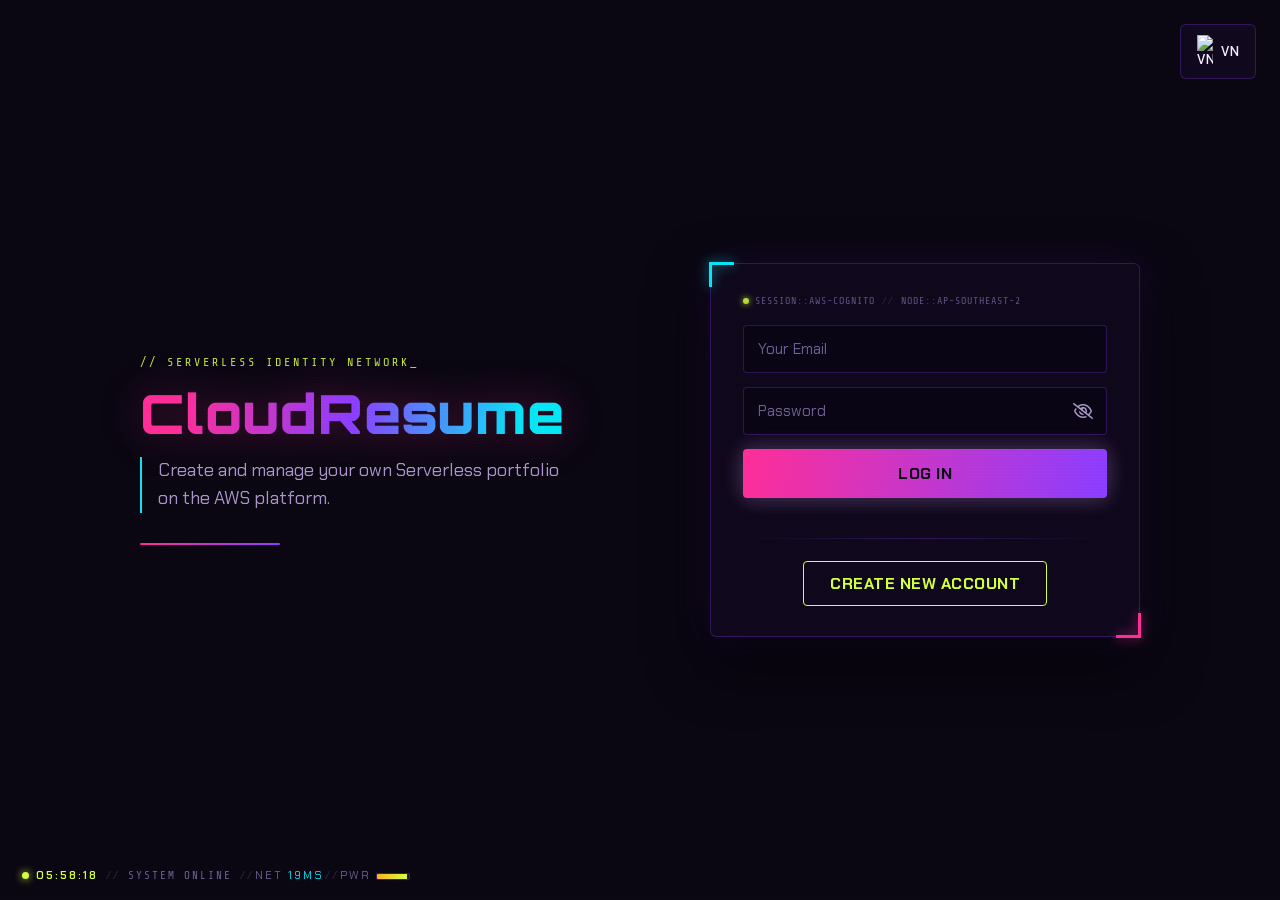
==== commit cad899e7: "f" ====
--- a/dashboard.html
+++ b/dashboard.html
@@ -21,6 +21,7 @@
             --neon-cyan: #05e6f5;
             --neon-violet: #8b3dff;
             --neon-lime: #d4ff3f;
+            --neon-amber: #ffb020;
             --danger: #ff3860;
             --text-primary: #f4eeff;
             --text-secondary: #a996c9;
@@ -63,13 +64,14 @@
         .bg-orb { position: fixed; width: 460px; height: 460px; border-radius: 50%; filter: blur(130px); opacity: 0.22; pointer-events: none; animation: float-orb 14s ease-in-out infinite; }
         .orb-pink { background: var(--neon-pink); top: -160px; left: -120px; }
         .orb-cyan { background: var(--neon-cyan); top: 40vh; right: -140px; animation-delay: -7s; }
-        .orb-violet { background: var(--neon-violet); width: 380px; height: 380px; top: 68vh; left: 44%; opacity: 0.16; animation-name: float-orb-alt; animation-duration: 20s; animation-delay: -4s; }
         @keyframes float-orb { 0%, 100% { transform: translate(0,0) scale(1); } 50% { transform: translate(36px,-28px) scale(1.08); } }
-        @keyframes float-orb-alt { 0%, 100% { transform: translate(0,0) scale(1); } 50% { transform: translate(-44px,32px) scale(0.92); } }
 
         .sys-status { position: fixed; bottom: 18px; left: 22px; font-family: var(--font-mono); font-size: 11px; letter-spacing: 2px; color: var(--text-dim); z-index: 10; display: flex; align-items: center; gap: 7px; text-transform: uppercase; }
         .status-dot { width: 7px; height: 7px; border-radius: 50%; background: var(--neon-lime); box-shadow: 0 0 8px var(--neon-lime); animation: pulse-dot 1.6s ease-in-out infinite; }
         @keyframes pulse-dot { 0%, 100% { opacity: 1; } 50% { opacity: 0.35; } }
+        #hud-ping { color: var(--neon-cyan); }
+        .pwr-bar { display: inline-block; width: 34px; height: 7px; background: rgba(139,61,255,0.15); border: 1px solid var(--void-border); border-radius: 2px; overflow: hidden; vertical-align: middle; }
+        .pwr-fill { display: block; height: 100%; width: 70%; background: linear-gradient(90deg, var(--neon-amber), var(--neon-lime)); transition: width 0.5s ease; }
 
         /* ---- Glitch-flicker brand text ---- */
         .glitch-text { position: relative; display: inline-block; }
@@ -97,15 +99,14 @@
             .bg-orb, .bg-orbs, .status-dot, body::before, .glitch-text::before, .glitch-text::after,
             nav::after, .project-card, .radar-ring, nav, .workspace-header,
             .circuit-line, .circuit-node, .toast, .ripple-burst,
-            .scan-ring, .radar-sweep, .radar-ring-1, .radar-ring-2, .radar-blip, #cursor-glow,
-            .status-hud, .status-hud::before, .sync-bar-fill, .live-dot, .empty-state, .empty-scan-line .blink-cursor,
-            .circuit-deco-tl .circuit-line, .circuit-deco-tl .circuit-node,
-            .project-card::before { animation: none !important; transition: none !important; }
+            .brand, .search-beam, .holo-ring, .card-led, .progress-fill,
+            .skyline-canvas, .matrix-rain, .sky-streak, .cursor-reticle { animation: none !important; transition: none !important; }
+            .skyline-canvas, .search-beam, .sky-streak, .cursor-reticle, .matrix-rain { display: none !important; }
         }
 
         /* ---- Signature HUD corner-bracket frame ---- */
         .hud-frame { position: relative; }
-        .hud-frame::before, .hud-frame::after { content: ''; position: absolute; width: 20px; height: 20px; pointer-events: none; z-index: 5; }
+        .hud-frame::before, .hud-frame::after { content: ''; position: absolute; width: 20px; height: 20px; pointer-events: none; }
         .hud-frame::before { top: -2px; left: -2px; border-top: 3px solid var(--neon-cyan); border-left: 3px solid var(--neon-cyan); filter: drop-shadow(0 0 6px rgba(5,230,245,0.6)); }
         .hud-frame::after { bottom: -2px; right: -2px; border-bottom: 3px solid var(--neon-pink); border-right: 3px solid var(--neon-pink); filter: drop-shadow(0 0 6px rgba(255,46,151,0.6)); }
 
@@ -115,7 +116,16 @@
         @keyframes fade-in-up { from { opacity: 0; transform: translateY(20px); } to { opacity: 1; transform: translateY(0); } }
         nav::after { content: ''; position: absolute; left: 0; right: 0; bottom: -1px; height: 2px; background: linear-gradient(90deg, var(--neon-pink), var(--neon-violet), var(--neon-cyan), var(--neon-pink)); background-size: 300% 100%; opacity: 0.8; animation: sweep-line 6s linear infinite; }
         @keyframes sweep-line { from { background-position: 0% 0; } to { background-position: -300% 0; } }
-        .brand { position: relative; font-family: var(--font-display); font-size: 24px; font-weight: 800; letter-spacing: 1px; background: linear-gradient(100deg, var(--neon-pink), var(--neon-violet) 50%, var(--neon-cyan)); -webkit-background-clip: text; background-clip: text; color: transparent; filter: drop-shadow(0 0 10px rgba(255,46,151,0.3)); }
+        .brand { position: relative; font-family: var(--font-display); font-size: 24px; font-weight: 800; letter-spacing: 1px; background: linear-gradient(100deg, var(--neon-pink), var(--neon-violet) 50%, var(--neon-cyan)); -webkit-background-clip: text; background-clip: text; color: transparent; filter: drop-shadow(0 0 10px rgba(255,46,151,0.3)); animation: neon-buzz 6s infinite; }
+        @keyframes neon-buzz {
+            0%, 39%, 43%, 78%, 82%, 100% { opacity: 1; filter: drop-shadow(0 0 10px rgba(255,46,151,0.3)); }
+            40% { opacity: 0.4; filter: drop-shadow(0 0 2px rgba(255,46,151,0.1)); }
+            41% { opacity: 1; }
+            42% { opacity: 0.55; }
+            79% { opacity: 0.5; }
+            80% { opacity: 1; }
+            81% { opacity: 0.6; }
+        }
         .nav-controls { display: flex; align-items: center; gap: 14px; }
         .search-bar { position: relative; }
         .search-bar input { padding: 10px 16px 10px 36px; border-radius: 20px; border: 1px solid var(--void-border); background: rgba(10,6,18,0.6); color: var(--text-primary); width: 240px; outline: none; transition: 0.25s; font-size: 14px; font-family: var(--font-body); }
@@ -146,20 +156,30 @@
         .empty-state h2 { font-family: var(--font-display); font-size: 18px; color: var(--text-primary); letter-spacing: 0.5px; }
         .radar-ring { position: absolute; top: 50%; left: 50%; width: 260px; height: 260px; margin: -130px 0 0 -130px; border-radius: 50%; background: conic-gradient(from 0deg, transparent 0%, rgba(5,230,245,0.16) 10%, transparent 22%); animation: radar-spin 5s linear infinite; pointer-events: none; z-index: 0; }
         @keyframes radar-spin { to { transform: rotate(360deg); } }
+        .holo-ring { position: absolute; top: 50%; left: 50%; border-radius: 50%; pointer-events: none; z-index: 0; }
+        .holo-ring.ring-1 { width: 140px; height: 140px; margin: -70px 0 0 -70px; border: 1px solid rgba(5,230,245,0.3); animation: holo-spin 7s linear infinite; }
+        .holo-ring.ring-2 { width: 200px; height: 200px; margin: -100px 0 0 -100px; border: 1px dashed rgba(255,46,151,0.22); animation: holo-spin 11s linear infinite reverse; }
+        .holo-ring.ring-3 { width: 300px; height: 300px; margin: -150px 0 0 -150px; border: 1px solid rgba(255,176,32,0.14); animation: holo-spin 16s linear infinite; }
+        @keyframes holo-spin { to { transform: rotate(360deg); } }
 
         .project-grid { display: grid; grid-template-columns: repeat(auto-fill, minmax(300px, 1fr)); gap: 22px; display: none; }
         .project-card {
             --rx: 0deg; --ry: 0deg; --ty: 0px;
             background: rgba(21,11,38,0.5); backdrop-filter: blur(10px); border: 1px solid var(--void-border); border-radius: 8px; padding: 22px;
-            transition: transform 0.15s ease-out, border-color 0.3s ease, box-shadow 0.3s ease; position: relative;
+            transition: transform 0.15s ease-out, border-color 0.3s ease, box-shadow 0.3s ease; position: relative; overflow: hidden;
             transform: perspective(800px) rotateX(var(--rx)) rotateY(var(--ry)) translateY(var(--ty));
             opacity: 0;
             animation: card-in 0.5s ease forwards;
         }
+        .project-card::before { content: ''; position: absolute; top: 0; left: -60%; width: 40%; height: 100%; background: linear-gradient(100deg, transparent, rgba(5,230,245,0.14), transparent); pointer-events: none; transition: left 0.7s ease; z-index: 1; }
+        .project-card:hover::before { left: 130%; }
         .project-card:hover { --ty: -6px; border-color: var(--neon-cyan); box-shadow: 0 16px 34px rgba(0,0,0,0.4), 0 0 26px rgba(5,230,245,0.2); }
         @keyframes card-in { from { opacity: 0; transform: perspective(800px) translateY(18px); } to { opacity: 1; transform: perspective(800px) rotateX(var(--rx)) rotateY(var(--ry)) translateY(var(--ty)); } }
-        .project-card h3 { font-size: 17px; margin-bottom: 8px; color: var(--text-primary); white-space: nowrap; overflow: hidden; text-overflow: ellipsis; padding-right: 30px; font-weight: 700; }
-        .project-card p { font-family: var(--font-mono); font-size: 12px; color: var(--text-dim); margin-bottom: 20px; letter-spacing: 0.3px; }
+        .card-tag { display: inline-block; font-family: var(--font-mono); font-size: 10px; letter-spacing: 1.5px; color: var(--neon-cyan); opacity: 0.75; margin-bottom: 7px; text-transform: uppercase; }
+        .project-card h3 { position: relative; font-size: 17px; margin-bottom: 8px; color: var(--text-primary); white-space: nowrap; overflow: hidden; text-overflow: ellipsis; padding-right: 30px; font-weight: 700; transition: text-shadow 0.2s ease; }
+        .project-card:hover h3 { text-shadow: 1.5px 0 rgba(255,46,151,0.7), -1.5px 0 rgba(5,230,245,0.7); }
+        .project-card p { font-family: var(--font-mono); font-size: 12px; color: var(--text-dim); margin-bottom: 20px; letter-spacing: 0.3px; display: flex; align-items: center; gap: 6px; }
+        .card-led { display: inline-block; width: 6px; height: 6px; border-radius: 50%; background: var(--neon-lime); box-shadow: 0 0 6px var(--neon-lime); animation: pulse-dot 1.8s ease-in-out infinite; flex-shrink: 0; }
         .card-actions { display: flex; gap: 10px; }
         .card-actions a { flex: 1; text-align: center; padding: 9px; background: rgba(5,230,245,0.08); color: var(--neon-cyan); text-decoration: none; border: 1px solid rgba(5,230,245,0.25); border-radius: 5px; font-weight: 700; font-size: 13px; transition: 0.25s; text-transform: uppercase; letter-spacing: 0.4px; }
         .card-actions a:hover { background: var(--neon-cyan); color: #0a0612; box-shadow: 0 0 16px rgba(5,230,245,0.4); }
@@ -195,19 +215,32 @@
         #file-name-display { font-weight: 600; color: var(--neon-lime); margin-top: 10px; display: none; font-family: var(--font-mono); font-size: 13px; }
 
         /* Loading */
-        .status-area { text-align: center; display: none; padding: 24px 0; }
+        .status-area { text-align: center; display: none; padding: 24px 0; position: relative; overflow: hidden; border-radius: 8px; }
+        .status-area > * { position: relative; z-index: 1; }
+        .matrix-rain { position: absolute; inset: 0; z-index: 0; opacity: 0.22; pointer-events: none; }
         .spinner { display: inline-block; width: 34px; height: 34px; border: 3px solid rgba(139,61,255,0.2); border-radius: 50%; border-top-color: var(--neon-cyan); border-right-color: var(--neon-pink); animation: spin 0.9s linear infinite; }
         @keyframes spin { to { transform: rotate(360deg); } }
+        .progress-track { width: 100%; max-width: 280px; height: 6px; margin: 18px auto 0; background: rgba(139,61,255,0.12); border: 1px solid var(--void-border); border-radius: 3px; overflow: hidden; }
+        .progress-fill { display: block; height: 100%; width: 0%; background: linear-gradient(90deg, var(--neon-pink), var(--neon-violet), var(--neon-cyan)); background-size: 200% 100%; animation: progress-shimmer 2s linear infinite; transition: width 1.4s ease; }
+        @keyframes progress-shimmer { to { background-position: -200% 0; } }
         .boot-log { font-family: var(--font-mono); font-size: 12px; color: var(--neon-lime); margin-top: 16px; letter-spacing: 0.4px; min-height: 16px; }
         .boot-log:not(:empty)::after { content: '_'; animation: blink 1s steps(1) infinite; }
         @keyframes blink { 50% { opacity: 0; } }
 
+        /* ---- Living city skyline (canvas-rendered, flickering windows) ---- */
+        .skyline-canvas { position: fixed; left: 0; right: 0; bottom: 0; width: 100%; height: 260px; z-index: 0; pointer-events: none; opacity: 0.6; }
+        .search-beam { position: fixed; bottom: 40px; left: 50%; width: 3px; height: 130px; background: linear-gradient(180deg, rgba(5,230,245,0.55), transparent); transform-origin: bottom center; z-index: 0; pointer-events: none; animation: beam-sweep 7s ease-in-out infinite; mix-blend-mode: screen; }
+        @keyframes beam-sweep { 0%, 100% { transform: rotate(-28deg); opacity: 0.7; } 50% { transform: rotate(28deg); opacity: 1; } }
+
+        /* ---- Sky traffic: distant light-transports streaking past ---- */
+        .sky-streak { position: fixed; left: -80px; width: 70px; height: 2px; background: linear-gradient(90deg, transparent, var(--trail-color, var(--neon-cyan)), transparent); z-index: 0; pointer-events: none; filter: drop-shadow(0 0 4px var(--trail-color, var(--neon-cyan))); animation: streak-fly linear forwards; }
+        @keyframes streak-fly { 0% { transform: translate(0,0); opacity: 0; } 8% { opacity: 1; } 90% { opacity: 1; } 100% { transform: translate(calc(100vw + 160px), -70px); opacity: 0; } }
+
         /* ---- Ambient data-mote particle field ---- */
         .particle-canvas { position: fixed; inset: 0; z-index: 0; pointer-events: none; opacity: 0.55; }
 
         /* ---- Circuit-trace corner decoration ---- */
         .circuit-deco { position: fixed; bottom: -10px; right: -10px; width: 180px; height: 180px; z-index: 0; opacity: 0.32; pointer-events: none; }
-        .circuit-deco-tl { bottom: auto; right: auto; top: -10px; left: -10px; }
         .circuit-line { fill: none; stroke: var(--neon-cyan); stroke-width: 1.2; stroke-dasharray: 7 6; animation: circuit-flow 4s linear infinite; }
         .circuit-node { fill: var(--neon-pink); filter: drop-shadow(0 0 4px var(--neon-pink)); animation: pulse-dot 2s ease-in-out infinite; }
         @keyframes circuit-flow { to { stroke-dashoffset: -130; } }
@@ -215,6 +248,12 @@
         /* ---- Live HUD clock ---- */
         #hud-clock { color: var(--neon-lime); font-weight: 600; }
         .sys-sep { opacity: 0.4; margin: 0 1px; }
+
+        /* ---- HUD cursor reticle ---- */
+        .cursor-reticle { position: fixed; top: 0; left: 0; width: 26px; height: 26px; margin: -13px 0 0 -13px; border: 1px solid var(--neon-cyan); border-radius: 50%; box-shadow: 0 0 10px rgba(5,230,245,0.5), inset 0 0 6px rgba(5,230,245,0.25); pointer-events: none; z-index: 999; opacity: 0; transition: transform 0.12s ease-out, opacity 0.3s ease; mix-blend-mode: screen; }
+        .cursor-reticle::before, .cursor-reticle::after { content: ''; position: absolute; background: var(--neon-cyan); }
+        .cursor-reticle::before { top: 50%; left: -7px; width: 6px; height: 1px; }
+        .cursor-reticle::after { top: -7px; left: 50%; width: 1px; height: 6px; }
 
         /* ---- Click ripple burst ---- */
         .ripple-burst { position: fixed; width: 120px; height: 120px; border-radius: 50%; pointer-events: none; z-index: 400; border: 2px solid var(--neon-cyan); transform: translate(-50%, -50%) scale(0); opacity: 0.85; animation: ripple-expand 0.6s ease-out forwards; }
@@ -254,125 +293,15 @@
             .search-bar, .search-bar input { width: 100%; }
             .nav-controls { width: 100%; justify-content: space-between; }
             .workspace { margin: 28px auto; }
-        }
-
-        /* ============================================
-           EXPANDED ATMOSPHERE — extra futurism pass
-        ============================================ */
-
-        /* ---- Radar HUD (top-left, mirrors login page) ---- */
-        .radar-hud {
-            position: fixed; top: 22px; left: 24px; z-index: 60;
-            display: flex; align-items: center; gap: 10px;
-            background: rgba(21,11,38,0.55); backdrop-filter: blur(10px);
-            border: 1px solid var(--void-border); border-radius: 20px; padding: 6px 14px 6px 6px;
-        }
-        .radar-hud svg { width: 30px; height: 30px; overflow: visible; flex-shrink: 0; }
-        .radar-ring-1, .radar-ring-2 { fill: none; stroke: var(--neon-cyan); stroke-width: 1; opacity: 0.4; }
-        .radar-ring-2 { opacity: 0.25; }
-        .radar-sweep { transform-origin: 30px 30px; animation: radar-rotate 3.2s linear infinite; }
-        @keyframes radar-rotate { to { transform: rotate(360deg); } }
-        .radar-blip { fill: var(--neon-pink); filter: drop-shadow(0 0 3px var(--neon-pink)); animation: pulse-dot 2.4s ease-in-out infinite; }
-        .radar-blip-2 { animation-delay: -1.2s; fill: var(--neon-lime); filter: drop-shadow(0 0 3px var(--neon-lime)); }
-        .radar-label { font-family: var(--font-mono); font-size: 10px; letter-spacing: 1.5px; color: var(--text-dim); text-transform: uppercase; white-space: nowrap; }
-        @media (max-width: 900px) { .radar-hud { display: none; } }
-
-        /* ---- Cursor-follow neon glow ---- */
-        #cursor-glow {
-            position: fixed; top: 0; left: 0; width: 26px; height: 26px; border-radius: 50%;
-            background: radial-gradient(circle, rgba(255,46,151,0.5) 0%, rgba(5,230,245,0.3) 45%, transparent 75%);
-            filter: blur(4px); pointer-events: none; z-index: 350; mix-blend-mode: screen;
-            transform: translate(-50%, -50%); opacity: 0; transition: opacity 0.3s ease; will-change: transform;
-        }
-        #cursor-glow.active { opacity: 1; }
-        @media (max-width: 900px), (pointer: coarse) { #cursor-glow { display: none !important; } }
-
-        /* ---- System Status HUD strip ---- */
-        .status-hud {
-            position: relative; overflow: hidden; display: flex; flex-wrap: wrap; align-items: center; gap: 26px;
-            background: rgba(10,6,18,0.5); backdrop-filter: blur(8px); border: 1px solid var(--void-border);
-            border-radius: 6px; padding: 12px 20px; margin-bottom: 26px;
-            font-family: var(--font-mono); font-size: 12px; color: var(--text-secondary);
-            animation: fade-in-up 0.6s ease 0.15s both;
-        }
-        .status-hud::before {
-            content: ''; position: absolute; top: 0; bottom: 0; left: -30%; width: 30%;
-            background: linear-gradient(90deg, transparent, rgba(5,230,245,0.08), transparent);
-            animation: hud-sweep 5s ease-in-out infinite;
-        }
-        @keyframes hud-sweep { 0% { left: -30%; } 100% { left: 110%; } }
-        .status-hud-item { display: flex; align-items: center; gap: 8px; position: relative; z-index: 1; white-space: nowrap; }
-        .status-hud-item .hud-key { color: var(--text-dim); letter-spacing: 1.5px; text-transform: uppercase; font-size: 10.5px; }
-        .status-hud-item .hud-val { color: var(--text-primary); font-weight: 600; }
-        .status-hud-item .hud-val.accent-cyan { color: var(--neon-cyan); }
-        .status-hud-item .hud-val.accent-violet { color: var(--neon-violet); }
-        .sync-bar { display: inline-block; width: 60px; height: 6px; border-radius: 3px; background: rgba(255,255,255,0.08); overflow: hidden; vertical-align: middle; }
-        .sync-bar-fill { display: block; height: 100%; background: linear-gradient(90deg, var(--neon-pink), var(--neon-cyan)); animation: sync-flux 2.8s ease-in-out infinite; }
-        @keyframes sync-flux { 0%, 100% { width: 90%; } 50% { width: 100%; } }
-        .status-hud-live { margin-left: auto; color: var(--neon-lime); font-size: 10px; letter-spacing: 1px; animation: pulse-dot 1.6s ease-in-out infinite; }
-        @media (max-width: 640px) { .status-hud .hide-sm { display: none; } }
-
-        /* ---- Perimeter energy-scan ring (shared technique) ---- */
-        @property --scan-angle { syntax: '<angle>'; inherits: false; initial-value: 0deg; }
-        .scan-ring {
-            position: absolute; inset: 0; border-radius: 8px; pointer-events: none; z-index: 0; padding: 1.5px;
-            background: conic-gradient(from var(--scan-angle), transparent 0%, var(--neon-cyan) 5%, transparent 12%, transparent 50%, var(--neon-pink) 55%, transparent 62%, transparent 100%);
-            -webkit-mask: linear-gradient(#fff 0 0) content-box, linear-gradient(#fff 0 0);
-            -webkit-mask-composite: xor; mask-composite: exclude;
-            animation: scan-ring-spin 6s linear infinite; opacity: 0.7;
-        }
-        @keyframes scan-ring-spin { to { --scan-angle: 360deg; } }
-        .scan-ring-danger {
-            background: conic-gradient(from var(--scan-angle), transparent 0%, var(--danger) 6%, transparent 14%, transparent 50%, var(--neon-pink) 56%, transparent 64%, transparent 100%);
-            animation-duration: 3.5s; opacity: 0.85;
-        }
-
-        /* ---- Ambient power-flicker for the idle standby panel ---- */
-        @keyframes panel-flicker {
-            0%, 92%, 100% { box-shadow: none; }
-            92.5% { box-shadow: 0 0 55px rgba(5,230,245,0.16); }
-            93.5% { box-shadow: 0 0 22px rgba(139,61,255,0.06); }
-            95% { box-shadow: 0 0 50px rgba(255,46,151,0.14); }
-            96%, 100% { box-shadow: none; }
-        }
-        .empty-state { animation: panel-flicker 8s ease-in-out infinite; }
-
-        /* ---- Empty-state terminal scan line ---- */
-        .empty-scan-line { position: relative; z-index: 1; font-family: var(--font-mono); font-size: 12px; color: var(--neon-lime); margin-top: 14px; letter-spacing: 0.5px; opacity: 0.85; }
-        .empty-scan-line .blink-cursor { animation: blink 1s steps(1) infinite; }
-
-        /* ---- Project card: live badge + hover data-sweep ---- */
-        .project-card p { display: flex; align-items: center; justify-content: space-between; gap: 10px; }
-        .card-live-badge { display: inline-flex; align-items: center; gap: 5px; color: var(--neon-lime); font-size: 10.5px; letter-spacing: 1px; flex-shrink: 0; }
-        .live-dot { width: 6px; height: 6px; border-radius: 50%; background: var(--neon-lime); box-shadow: 0 0 6px var(--neon-lime); animation: pulse-dot 1.8s ease-in-out infinite; }
-        .project-card::before {
-            content: ''; position: absolute; inset: 0; border-radius: inherit; pointer-events: none; z-index: 1; opacity: 0;
-            background: linear-gradient(180deg, transparent 0%, rgba(5,230,245,0.16) 45%, transparent 90%);
-            background-size: 100% 220%; background-position: 0% -120%;
-            transition: opacity 0.2s ease;
-        }
-        .project-card:hover::before { opacity: 1; animation: card-scan 0.9s ease; }
-        @keyframes card-scan { from { background-position: 0% -120%; } to { background-position: 0% 120%; } }
-
-        /* ---- Micro targeting-reticle on focused form fields ---- */
-        .form-group, .upload-zone { position: relative; }
-        .form-group:focus-within::before, .upload-zone:focus-within::before,
-        .form-group:focus-within::after, .upload-zone:focus-within::after {
-            content: ''; position: absolute; width: 9px; height: 9px; pointer-events: none; z-index: 2;
-        }
-        .form-group:focus-within::before, .upload-zone:focus-within::before {
-            top: -4px; left: -4px; border-top: 2px solid var(--neon-cyan); border-left: 2px solid var(--neon-cyan);
-            filter: drop-shadow(0 0 4px rgba(5,230,245,0.7));
-        }
-        .form-group:focus-within::after, .upload-zone:focus-within::after {
-            bottom: -4px; right: -4px; border-bottom: 2px solid var(--neon-pink); border-right: 2px solid var(--neon-pink);
-            filter: drop-shadow(0 0 4px rgba(255,46,151,0.7));
+            .hud-extra { display: none; }
         }
 
     </style>
 </head>
 <body>
 
+    <canvas class="skyline-canvas" id="skyline-canvas" aria-hidden="true"></canvas>
+    <div class="search-beam" id="search-beam" aria-hidden="true"></div>
     <canvas class="particle-canvas" id="particle-canvas"></canvas>
 
     <svg class="circuit-deco" viewBox="0 0 200 200" xmlns="http://www.w3.org/2000/svg" aria-hidden="true">
@@ -382,43 +311,14 @@
         <circle class="circuit-node" cx="130" cy="70" r="3" />
     </svg>
 
-    <svg class="circuit-deco circuit-deco-tl" viewBox="0 0 200 200" xmlns="http://www.w3.org/2000/svg" aria-hidden="true">
-        <path class="circuit-line" d="M190 10 L120 10 L120 55 L75 55 L75 105 L20 105 L20 190" />
-        <circle class="circuit-node" cx="190" cy="10" r="3" />
-        <circle class="circuit-node" cx="120" cy="55" r="3" />
-        <circle class="circuit-node" cx="75" cy="105" r="3" />
-    </svg>
-
-    <div class="radar-hud" id="radar-hud" aria-hidden="true">
-        <svg viewBox="0 0 60 60" xmlns="http://www.w3.org/2000/svg">
-            <circle class="radar-ring-1" cx="30" cy="30" r="26" />
-            <circle class="radar-ring-2" cx="30" cy="30" r="17" />
-            <circle cx="30" cy="30" r="1.6" fill="var(--neon-cyan)" />
-            <circle class="radar-blip" cx="41" cy="18" r="1.8" />
-            <circle class="radar-blip radar-blip-2" cx="16" cy="38" r="1.4" />
-            <g class="radar-sweep">
-                <path d="M30 30 L30 4 A26 26 0 0 1 51 15 Z" fill="url(#radarGradDash)" />
-            </g>
-            <defs>
-                <linearGradient id="radarGradDash" x1="0" y1="0" x2="1" y2="1">
-                    <stop offset="0%" stop-color="var(--neon-cyan)" stop-opacity="0.55" />
-                    <stop offset="100%" stop-color="var(--neon-cyan)" stop-opacity="0" />
-                </linearGradient>
-            </defs>
-        </svg>
-        <span class="radar-label">MONITORING</span>
-    </div>
-
-    <div id="cursor-glow" aria-hidden="true"></div>
-
     <div class="bg-orbs" id="bg-orbs">
         <div class="bg-orb orb-pink"></div>
         <div class="bg-orb orb-cyan"></div>
-        <div class="bg-orb orb-violet"></div>
     </div>
-    <div class="sys-status"><span class="status-dot"></span><span id="hud-clock">00:00:00</span><span class="sys-sep">//</span>System Online</div>
+    <div class="sys-status"><span class="status-dot"></span><span id="hud-clock">00:00:00</span><span class="sys-sep">//</span>System Online<span class="hud-extra"><span class="sys-sep">//</span>NET <span id="hud-ping">12ms</span><span class="sys-sep">//</span>PWR <span class="pwr-bar"><span class="pwr-fill" id="pwr-fill"></span></span></span></div>
 
     <div class="toast-container" id="toast-container"></div>
+    <div class="cursor-reticle" id="cursor-reticle" aria-hidden="true"></div>
 
     <nav>
         <div class="brand glitch-text" data-text="CloudResume">CloudResume</div>
@@ -442,37 +342,14 @@
             <button class="btn-create" onclick="openModal()"><i class="fa-solid fa-plus"></i> <span data-i18n="btn_create">Create New</span></button>
         </div>
 
-        <div class="status-hud" aria-hidden="true">
-            <div class="status-hud-item">
-                <span class="hud-key">Nodes</span>
-                <span class="hud-val accent-cyan" id="stat-nodes">00</span>
-            </div>
-            <div class="status-hud-item">
-                <span class="hud-key">Uplink</span>
-                <span class="hud-val" id="stat-ping">12ms</span>
-            </div>
-            <div class="status-hud-item hide-sm">
-                <span class="hud-key">Sync</span>
-                <span class="sync-bar"><span class="sync-bar-fill"></span></span>
-            </div>
-            <div class="status-hud-item hide-sm">
-                <span class="hud-key">Crypt</span>
-                <span class="hud-val accent-violet">AES-256</span>
-            </div>
-            <div class="status-hud-item hide-sm">
-                <span class="hud-key">AI Core</span>
-                <span class="hud-val accent-cyan">CLAUDE</span>
-            </div>
-            <span class="status-hud-live">● LIVE</span>
-        </div>
-
         <div id="empty-state" class="empty-state hud-frame">
-            <div class="scan-ring" aria-hidden="true"></div>
+            <div class="holo-ring ring-3"></div>
+            <div class="holo-ring ring-2"></div>
+            <div class="holo-ring ring-1"></div>
             <div class="radar-ring"></div>
             <i class="fa-solid fa-folder-open"></i>
             <h2 data-i18n="empty_title">No portfolios yet!</h2>
             <p data-i18n="empty_desc" style="color: var(--text-secondary); margin-top: 10px;">Click 'Create New' to generate your first stunning website.</p>
-            <p class="empty-scan-line" aria-hidden="true">&gt; AWAITING FIRST TRANSMISSION<span class="blink-cursor">_</span></p>
         </div>
 
         <div id="project-grid" class="project-grid">
@@ -481,7 +358,6 @@
 
     <div class="modal-overlay" id="create-modal">
         <div class="modal-content hud-frame">
-            <div class="scan-ring" aria-hidden="true"></div>
             <div class="modal-header">
                 <h2 data-i18n="modal_title">Create New Portfolio</h2>
                 <button class="btn-close" onclick="closeModal()"><i class="fa-solid fa-xmark"></i></button>
@@ -521,9 +397,11 @@
             </div>
 
             <div id="loading-state" class="status-area">
+                <canvas class="matrix-rain" id="matrix-rain" aria-hidden="true"></canvas>
                 <div class="spinner"></div>
                 <h3 style="margin: 15px 0 5px; color: var(--neon-cyan); font-family: var(--font-display); font-size: 15px; letter-spacing: 1px;" data-i18n="msg_building">Building your website...</h3>
                 <p style="color: var(--text-secondary); font-size: 14px;" data-i18n="msg_wait">Please wait. Claude is analyzing your CV and generating UI.</p>
+                <div class="progress-track"><span class="progress-fill" id="progress-fill"></span></div>
                 <p id="boot-log" class="boot-log"></p>
             </div>
         </div>
@@ -531,7 +409,6 @@
 
     <div class="modal-overlay" id="confirm-modal">
         <div class="modal-content hud-frame confirm-box">
-            <div class="scan-ring scan-ring-danger" aria-hidden="true"></div>
             <i class="fa-solid fa-triangle-exclamation"></i>
             <p id="confirm-message"></p>
             <div class="confirm-actions">
@@ -616,6 +493,148 @@
         })();
 
         // ==========================================
+        // ĐƯỜNG CHÂN TRỜI THÀNH PHỐ SỐNG (LIVING CITY SKYLINE)
+        // Vẽ các tòa nhà với cửa sổ nhấp nháy ngẫu nhiên bằng canvas
+        // ==========================================
+        (function initSkyline() {
+            const canvas = document.getElementById('skyline-canvas');
+            const beam = document.getElementById('search-beam');
+            if (!canvas) return;
+            const ctx = canvas.getContext('2d');
+            const WINDOW_COLORS = ['255,46,151', '5,230,245', '255,176,32', '139,61,255'];
+            let buildings = [];
+
+            function buildLayout() {
+                buildings = [];
+                const w = canvas.width;
+                let x = -20;
+                while (x < w + 40) {
+                    const bw = 46 + Math.random() * 60;
+                    const bh = 70 + Math.random() * 150;
+                    const cols = Math.max(2, Math.floor(bw / 16));
+                    const rows = Math.max(3, Math.floor(bh / 18));
+                    const windows = [];
+                    for (let c = 0; c < cols; c++) {
+                        for (let r = 0; r < rows; r++) {
+                            if (Math.random() > 0.42) {
+                                windows.push({
+                                    x: 6 + c * ((bw - 12) / cols),
+                                    y: 10 + r * ((bh - 20) / rows),
+                                    on: Math.random() > 0.5,
+                                    color: WINDOW_COLORS[Math.floor(Math.random() * WINDOW_COLORS.length)],
+                                    t: Math.random() * 6000,
+                                    flip: 3000 + Math.random() * 7000
+                                });
+                            }
+                        }
+                    }
+                    buildings.push({ x, w: bw, h: bh, windows, tower: false });
+                    x += bw + 6 + Math.random() * 14;
+                }
+                const tallest = buildings.reduce((a, b) => (b.h > a.h ? b : a), buildings[0]);
+                if (tallest) {
+                    tallest.tower = true;
+                    if (beam) {
+                        beam.style.left = (tallest.x + tallest.w / 2) + 'px';
+                        beam.style.bottom = (tallest.h + 20) + 'px';
+                    }
+                }
+            }
+            function resize() {
+                canvas.width = window.innerWidth;
+                canvas.height = 260;
+                buildLayout();
+            }
+            function draw(dt) {
+                ctx.clearRect(0, 0, canvas.width, canvas.height);
+                const baseY = canvas.height;
+                buildings.forEach(b => {
+                    const top = baseY - b.h;
+                    ctx.fillStyle = 'rgba(21, 11, 38, 0.92)';
+                    ctx.fillRect(b.x, top, b.w, b.h);
+                    ctx.strokeStyle = 'rgba(139, 61, 255, 0.22)';
+                    ctx.strokeRect(b.x, top, b.w, b.h);
+                    if (b.tower) {
+                        ctx.strokeStyle = 'rgba(139, 61, 255, 0.4)';
+                        ctx.beginPath();
+                        ctx.moveTo(b.x + b.w / 2, top);
+                        ctx.lineTo(b.x + b.w / 2, top - 20);
+                        ctx.stroke();
+                    }
+                    b.windows.forEach(win => {
+                        win.t += dt;
+                        if (win.t > win.flip) { win.on = !win.on; win.t = 0; win.flip = 3000 + Math.random() * 7000; }
+                        if (win.on) {
+                            ctx.fillStyle = `rgba(${win.color}, 0.65)`;
+                            ctx.fillRect(b.x + win.x, top + win.y, 4, 6);
+                        }
+                    });
+                });
+            }
+            if (prefersReducedMotion) {
+                resize();
+                draw(0);
+                return;
+            }
+            let last = performance.now();
+            function tick(now) {
+                draw(now - last);
+                last = now;
+                requestAnimationFrame(tick);
+            }
+            resize();
+            requestAnimationFrame(tick);
+            window.addEventListener('resize', resize);
+        })();
+
+        // ==========================================
+        // GIAO THÔNG BẦU TRỜI: VỆT SÁNG BAY NGANG (SKY-TRAFFIC LIGHT STREAKS)
+        // ==========================================
+        if (!prefersReducedMotion) {
+            const streakColors = ['rgba(255,46,151,0.85)', 'rgba(5,230,245,0.85)', 'rgba(255,176,32,0.8)'];
+            function spawnSkyStreak() {
+                const el = document.createElement('div');
+                el.className = 'sky-streak';
+                el.style.top = (Math.random() * window.innerHeight * 0.45) + 'px';
+                el.style.setProperty('--trail-color', streakColors[Math.floor(Math.random() * streakColors.length)]);
+                el.style.animationDuration = (2.4 + Math.random() * 1.8) + 's';
+                document.body.appendChild(el);
+                setTimeout(() => el.remove(), 4600);
+            }
+            setInterval(() => { if (Math.random() > 0.4) spawnSkyStreak(); }, 4200);
+        }
+
+        // ==========================================
+        // KÍNH NGẮM HUD THEO CON TRỎ CHUỘT (CURSOR HUD RETICLE)
+        // ==========================================
+        (function initCursorReticle() {
+            const reticle = document.getElementById('cursor-reticle');
+            const isCoarsePointer = window.matchMedia('(pointer: coarse)').matches;
+            if (!reticle || prefersReducedMotion || isCoarsePointer) return;
+            let shown = false;
+            document.addEventListener('mousemove', (e) => {
+                reticle.style.transform = `translate(${e.clientX}px, ${e.clientY}px)`;
+                if (!shown) { reticle.style.opacity = '0.85'; shown = true; }
+            });
+            document.addEventListener('mouseleave', () => { reticle.style.opacity = '0'; });
+        })();
+
+        // ==========================================
+        // CHỈ SỐ HỆ THỐNG GIẢ LẬP (NET PING & PWR) TRONG HUD
+        // ==========================================
+        (function tickHudStats() {
+            const ping = document.getElementById('hud-ping');
+            const pwr = document.getElementById('pwr-fill');
+            if (!ping && !pwr) return;
+            function update() {
+                if (ping) ping.textContent = (8 + Math.floor(Math.random() * 38)) + 'ms';
+                if (pwr) pwr.style.width = (58 + Math.floor(Math.random() * 38)) + '%';
+            }
+            update();
+            setInterval(update, 2600);
+        })();
+
+        // ==========================================
         // ĐỒNG HỒ HUD SỐNG (LIVE HUD CLOCK)
         // ==========================================
         function updateHudClock() {
@@ -660,41 +679,6 @@
                 }
             });
         }
-
-        // ==========================================
-        // ĐỐM SÁNG NEON BÁM THEO CON TRỎ CHUỘT
-        // ==========================================
-        (function cursorGlow() {
-            const glow = document.getElementById('cursor-glow');
-            if (!glow || prefersReducedMotion || !window.matchMedia('(pointer: fine)').matches) return;
-            let mouseX = 0, mouseY = 0, curX = 0, curY = 0, active = false;
-            document.addEventListener('mousemove', (e) => {
-                mouseX = e.clientX; mouseY = e.clientY;
-                if (!active) { active = true; curX = mouseX; curY = mouseY; glow.classList.add('active'); }
-            });
-            document.addEventListener('mouseleave', () => glow.classList.remove('active'));
-            (function raf() {
-                curX += (mouseX - curX) * 0.18;
-                curY += (mouseY - curY) * 0.18;
-                glow.style.transform = `translate(${curX}px, ${curY}px) translate(-50%, -50%)`;
-                requestAnimationFrame(raf);
-            })();
-        })();
-
-        // ==========================================
-        // TELEMETRY SỐNG CHO THANH SYSTEM STATUS
-        // ==========================================
-        function updateStatusHud() {
-            const nodesEl = document.getElementById('stat-nodes');
-            if (nodesEl) nodesEl.textContent = String(projects.length).padStart(2, '0');
-        }
-        (function pingTelemetry() {
-            const pingEl = document.getElementById('stat-ping');
-            if (!pingEl) return;
-            function updatePing() { pingEl.textContent = (9 + Math.floor(Math.random() * 14)) + 'ms'; }
-            updatePing();
-            if (!prefersReducedMotion) setInterval(updatePing, 2600);
-        })();
 
         // ==========================================
         // THÔNG BÁO DẠNG TOAST (THAY THẾ alert() MẶC ĐỊNH)
@@ -876,8 +860,9 @@
                     const card = `
                         <div class="project-card hud-frame" style="animation-delay: ${i * 0.06}s">
                             <button class="btn-delete" onclick="deleteProject('${p.id}')"><i class="fa-solid fa-trash"></i></button>
+                            <span class="card-tag">NODE-${String(i + 1).padStart(2, '0')}</span>
                             <h3>${p.name}</h3>
-                            <p><span><i class="fa-regular fa-clock"></i> ${p.date}</span><span class="card-live-badge"><span class="live-dot"></span>LIVE</span></p>
+                            <p><span class="card-led"></span><i class="fa-regular fa-clock"></i> ${p.date}</p>
                             <div class="card-actions">
                                 <a href="${p.url}" target="_blank"><i class="fa-solid fa-globe"></i> ${viewText}</a>
                             </div>
@@ -929,7 +914,6 @@
                     // 1. Xóa ngay trên giao diện cho người dùng cảm giác phản hồi nhanh (Optimistic Update)
                     projects = projects.filter(p => p.id !== id);
                     renderGrid(document.getElementById('search-input').value);
-                    updateStatusHud();
 
                     // 2. Gọi API yêu cầu AWS xóa vĩnh viễn dữ liệu trên DynamoDB và file ở S3
                     const response = await fetch(apiDeleteUrl, { method: 'DELETE' });
@@ -957,21 +941,61 @@
             vn: ["Đang phân tích cấu trúc CV...", "Trích xuất kỹ năng & kinh nghiệm...", "Chọn bố cục giao diện...", "Biên dịch tài nguyên đồ họa...", "Dựng các thành phần giao diện...", "Đang triển khai lên máy chủ..."]
         };
         let bootInterval = null;
+        let matrixInterval = null;
+        function startMatrixRain() {
+            const canvas = document.getElementById('matrix-rain');
+            if (!canvas || prefersReducedMotion) return;
+            const ctx = canvas.getContext('2d');
+            canvas.width = canvas.offsetWidth;
+            canvas.height = canvas.offsetHeight;
+            const glyphs = '01アイウエオカキクケコ$#%&';
+            const fontSize = 12;
+            const columns = Math.max(1, Math.ceil(canvas.width / fontSize));
+            const drops = Array(columns).fill(1);
+            clearInterval(matrixInterval);
+            matrixInterval = setInterval(() => {
+                ctx.fillStyle = 'rgba(10,6,18,0.16)';
+                ctx.fillRect(0, 0, canvas.width, canvas.height);
+                ctx.font = fontSize + 'px monospace';
+                drops.forEach((y, i) => {
+                    ctx.fillStyle = Math.random() > 0.92 ? 'rgba(255,46,151,0.8)' : 'rgba(5,230,245,0.7)';
+                    ctx.fillText(glyphs[Math.floor(Math.random() * glyphs.length)], i * fontSize, y * fontSize);
+                    if (y * fontSize > canvas.height && Math.random() > 0.975) drops[i] = 0;
+                    drops[i]++;
+                });
+            }, 60);
+        }
+        function stopMatrixRain() {
+            clearInterval(matrixInterval);
+            const canvas = document.getElementById('matrix-rain');
+            if (canvas) {
+                const ctx = canvas.getContext('2d');
+                if (ctx) ctx.clearRect(0, 0, canvas.width, canvas.height);
+            }
+        }
         function startBootLog() {
             const el = document.getElementById('boot-log');
+            const fill = document.getElementById('progress-fill');
             if (!el) return;
             let i = 0;
+            const total = bootMessages[currentLang].length;
             el.innerText = bootMessages[currentLang][0];
+            if (fill) fill.style.width = ((1 / total) * 100) + '%';
             clearInterval(bootInterval);
             bootInterval = setInterval(() => {
-                i = (i + 1) % bootMessages[currentLang].length;
+                i = (i + 1) % total;
                 el.innerText = bootMessages[currentLang][i];
+                if (fill) fill.style.width = (((i + 1) / total) * 100) + '%';
             }, 1700);
+            startMatrixRain();
         }
         function stopBootLog() {
             clearInterval(bootInterval);
             const el = document.getElementById('boot-log');
+            const fill = document.getElementById('progress-fill');
             if (el) el.innerText = '';
+            if (fill) fill.style.width = '0%';
+            stopMatrixRain();
         }
 
         // ==========================================
@@ -1090,7 +1114,6 @@
                     });
                     
                     renderGrid(document.getElementById('search-input').value);
-                    updateStatusHud();
                 } else {
                     console.error("Lỗi tải dự án từ AWS:", data.error);
                 }
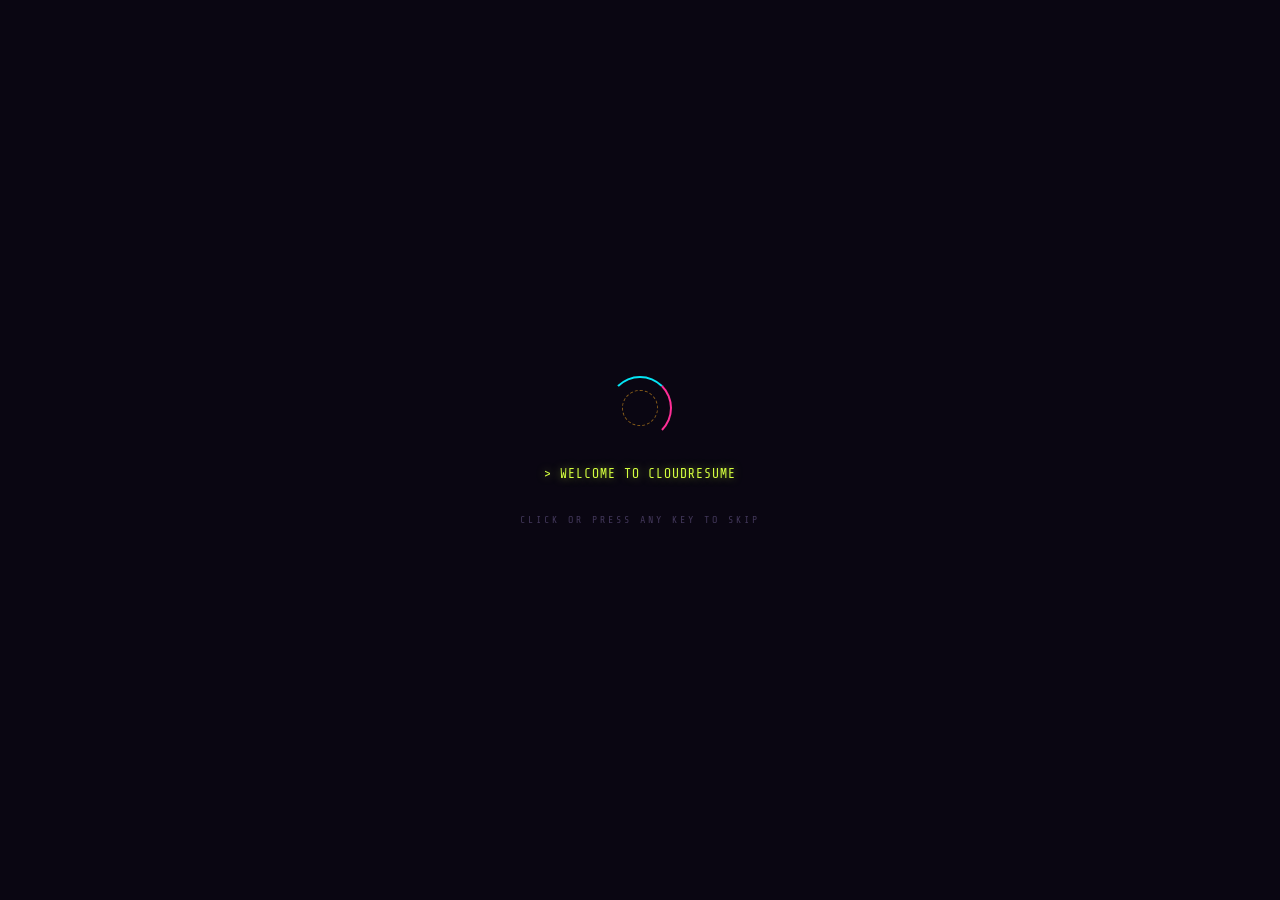
==== commit 9a8d0fd7: "g" ====
--- a/dashboard.html
+++ b/dashboard.html
@@ -100,8 +100,12 @@
             nav::after, .project-card, .radar-ring, nav, .workspace-header,
             .circuit-line, .circuit-node, .toast, .ripple-burst,
             .brand, .search-beam, .holo-ring, .card-led, .progress-fill,
-            .skyline-canvas, .matrix-rain, .sky-streak, .cursor-reticle { animation: none !important; transition: none !important; }
+            .skyline-canvas, .matrix-rain, .sky-streak, .cursor-reticle,
+            .net-dot, .net-line::after, .ticker-track, .ai-core-dot,
+            .network-strip { animation: none !important; transition: none !important; }
             .skyline-canvas, .search-beam, .sky-streak, .cursor-reticle, .matrix-rain { display: none !important; }
+            .ticker-track { animation: none !important; overflow-x: auto !important; }
+            input:focus, .form-control:focus { animation: none !important; }
         }
 
         /* ---- Signature HUD corner-bracket frame ---- */
@@ -130,7 +134,8 @@
         .search-bar { position: relative; }
         .search-bar input { padding: 10px 16px 10px 36px; border-radius: 20px; border: 1px solid var(--void-border); background: rgba(10,6,18,0.6); color: var(--text-primary); width: 240px; outline: none; transition: 0.25s; font-size: 14px; font-family: var(--font-body); }
         .search-bar input::placeholder { color: var(--text-dim); }
-        .search-bar input:focus { border-color: var(--neon-cyan); box-shadow: 0 0 14px rgba(5,230,245,0.25); }
+        .search-bar input:focus { border-color: var(--neon-cyan); box-shadow: 0 0 0 3px rgba(5,230,245,0.15), 0 0 18px rgba(5,230,245,0.25); animation: input-pulse 0.4s ease; }
+        @keyframes input-pulse { 0% { box-shadow: 0 0 0 0 rgba(5,230,245,0.5), 0 0 18px rgba(5,230,245,0.25); } 100% { box-shadow: 0 0 0 3px rgba(5,230,245,0.15), 0 0 18px rgba(5,230,245,0.25); } }
         .search-bar i { position: absolute; left: 13px; top: 50%; transform: translateY(-50%); color: var(--text-dim); transition: color 0.25s; }
         .search-bar:focus-within i { color: var(--neon-cyan); }
         .icon-btn { padding: 9px 16px; cursor: pointer; background: rgba(29,16,51,0.6); border: 1px solid var(--void-border); color: var(--text-primary); border-radius: 6px; font-weight: 600; font-size: 13px; transition: 0.25s; display: flex; align-items: center; gap: 8px; text-transform: uppercase; letter-spacing: 0.4px; font-family: var(--font-body); }
@@ -144,6 +149,19 @@
         .section-tag { display: block; font-family: var(--font-mono); font-size: 11px; letter-spacing: 3px; color: var(--neon-lime); text-transform: uppercase; margin-bottom: 8px; opacity: 0.9; }
         .workspace-header h1 { font-family: var(--font-display); font-size: 28px; font-weight: 800; color: var(--text-primary); letter-spacing: 0.5px; text-shadow: 0 0 18px rgba(139,61,255,0.35); }
         .user-line { color: var(--text-secondary); margin-top: 8px; font-size: 14px; }
+
+        /* ---- Deployment network strip: multi-region infra status ---- */
+        .network-strip { display: flex; flex-wrap: wrap; align-items: center; gap: 18px; background: rgba(21,11,38,0.4); border: 1px solid var(--void-border); border-radius: 8px; padding: 13px 20px; margin-bottom: 26px; animation: fade-in-up 0.6s ease 0.15s both; }
+        .network-strip-title { font-family: var(--font-mono); font-size: 11px; letter-spacing: 2px; color: var(--neon-lime); text-transform: uppercase; opacity: 0.85; white-space: nowrap; }
+        .network-nodes { display: flex; align-items: center; gap: 10px; flex-wrap: wrap; }
+        .net-node { display: flex; align-items: center; gap: 6px; font-family: var(--font-mono); font-size: 11px; color: var(--text-dim); letter-spacing: 0.5px; text-transform: uppercase; white-space: nowrap; }
+        .net-node.active { color: var(--text-secondary); }
+        .net-dot { width: 6px; height: 6px; border-radius: 50%; background: var(--text-dim); flex-shrink: 0; }
+        .net-node.active .net-dot { background: var(--neon-lime); box-shadow: 0 0 6px var(--neon-lime); animation: pulse-dot 1.8s ease-in-out infinite; }
+        .net-line { position: relative; width: 38px; height: 1px; background: var(--void-border); flex-shrink: 0; }
+        .net-line::after { content: ''; position: absolute; top: -1.5px; width: 4px; height: 4px; border-radius: 50%; background: var(--neon-cyan); box-shadow: 0 0 6px var(--neon-cyan); animation: packet-travel 2.6s linear infinite; }
+        @keyframes packet-travel { 0% { left: 0%; opacity: 0; } 10% { opacity: 1; } 88% { opacity: 1; } 100% { left: 100%; opacity: 0; } }
+        @media (max-width: 640px) { .network-strip { display: none; } }
         .btn-create { position: relative; overflow: hidden; background: linear-gradient(100deg, var(--neon-pink), var(--neon-violet) 50%, var(--neon-cyan)); background-size: 200% 100%; background-position: 0% 0%; color: #0a0612; padding: 13px 26px; border-radius: 6px; font-weight: 700; border: none; cursor: pointer; transition: 0.25s; font-size: 15px; text-transform: uppercase; letter-spacing: 0.5px; font-family: var(--font-body); box-shadow: 0 0 20px rgba(255,46,151,0.3), 0 0 20px rgba(5,230,245,0.2); }
         .btn-create:hover { background-position: 100% 0%; transform: translateY(-2px); box-shadow: 0 0 28px rgba(255,46,151,0.45), 0 0 28px rgba(5,230,245,0.35); }
         .btn-create::after { content: ''; position: absolute; top: 0; left: -75%; width: 45%; height: 100%; background: linear-gradient(120deg, transparent, rgba(255,255,255,0.55), transparent); transform: skewX(-20deg); transition: left 0.6s ease; }
@@ -186,6 +204,13 @@
         .btn-delete { position: absolute; top: 16px; right: 16px; background: transparent; border: none; color: var(--text-dim); cursor: pointer; transition: 0.25s; font-size: 15px; }
         .btn-delete:hover { color: var(--danger); filter: drop-shadow(0 0 6px rgba(255,56,96,0.6)); }
 
+        /* ---- System log ticker: continuous scrolling infra chatter ---- */
+        .system-ticker { margin-top: 30px; overflow: hidden; border: 1px solid var(--void-border); border-radius: 8px; background: rgba(21,11,38,0.35); padding: 11px 0; }
+        .ticker-track { display: flex; gap: 44px; white-space: nowrap; width: max-content; animation: ticker-scroll 26s linear infinite; }
+        .ticker-item { font-family: var(--font-mono); font-size: 11px; letter-spacing: 1.5px; color: var(--text-dim); text-transform: uppercase; display: flex; align-items: center; gap: 8px; }
+        .ticker-item::before { content: '●'; color: var(--neon-lime); font-size: 6px; }
+        @keyframes ticker-scroll { from { transform: translateX(0); } to { transform: translateX(-50%); } }
+
         /* ---- MODAL (POPUP) TẠO MỚI ---- */
         .modal-overlay { position: fixed; top: 0; left: 0; width: 100%; height: 100%; background: rgba(5,2,10,0.8); backdrop-filter: blur(6px); display: flex; justify-content: center; align-items: center; z-index: 100; opacity: 0; visibility: hidden; transition: 0.3s; }
         .modal-overlay.active { opacity: 1; visibility: visible; }
@@ -201,7 +226,7 @@
         .form-group label { display: block; font-family: var(--font-mono); font-weight: 600; margin-bottom: 9px; font-size: 12px; text-transform: uppercase; letter-spacing: 1.5px; color: var(--text-secondary); }
         .form-control { width: 100%; padding: 13px; border: 1px solid var(--void-border); background: rgba(10,6,18,0.6); color: var(--text-primary); border-radius: 5px; outline: none; font-size: 15px; font-family: var(--font-body); transition: 0.25s; }
         .form-control::placeholder { color: var(--text-dim); }
-        .form-control:focus { border-color: var(--neon-cyan); box-shadow: 0 0 0 3px rgba(5,230,245,0.15), 0 0 18px rgba(5,230,245,0.2); }
+        .form-control:focus { border-color: var(--neon-cyan); box-shadow: 0 0 0 3px rgba(5,230,245,0.15), 0 0 18px rgba(5,230,245,0.2); animation: input-pulse 0.4s ease; }
         textarea.form-control { resize: vertical; min-height: 100px; }
 
         /* Prompt Templates Chips */
@@ -220,6 +245,8 @@
         .matrix-rain { position: absolute; inset: 0; z-index: 0; opacity: 0.22; pointer-events: none; }
         .spinner { display: inline-block; width: 34px; height: 34px; border: 3px solid rgba(139,61,255,0.2); border-radius: 50%; border-top-color: var(--neon-cyan); border-right-color: var(--neon-pink); animation: spin 0.9s linear infinite; }
         @keyframes spin { to { transform: rotate(360deg); } }
+        .ai-core-badge { display: inline-flex; align-items: center; gap: 7px; font-family: var(--font-mono); font-size: 10px; letter-spacing: 2px; color: var(--neon-violet); text-transform: uppercase; margin-bottom: 16px; opacity: 0.95; }
+        .ai-core-dot { width: 6px; height: 6px; border-radius: 50%; background: var(--neon-violet); box-shadow: 0 0 8px var(--neon-violet); animation: pulse-dot 1.4s ease-in-out infinite; }
         .progress-track { width: 100%; max-width: 280px; height: 6px; margin: 18px auto 0; background: rgba(139,61,255,0.12); border: 1px solid var(--void-border); border-radius: 3px; overflow: hidden; }
         .progress-fill { display: block; height: 100%; width: 0%; background: linear-gradient(90deg, var(--neon-pink), var(--neon-violet), var(--neon-cyan)); background-size: 200% 100%; animation: progress-shimmer 2s linear infinite; transition: width 1.4s ease; }
         @keyframes progress-shimmer { to { background-position: -200% 0; } }
@@ -342,6 +369,17 @@
             <button class="btn-create" onclick="openModal()"><i class="fa-solid fa-plus"></i> <span data-i18n="btn_create">Create New</span></button>
         </div>
 
+        <div class="network-strip" aria-hidden="true">
+            <span class="network-strip-title">// Deployment Network</span>
+            <div class="network-nodes">
+                <div class="net-node active"><span class="net-dot"></span>AP-SOUTHEAST-2</div>
+                <div class="net-line"></div>
+                <div class="net-node"><span class="net-dot"></span>US-EAST-1 · STANDBY</div>
+                <div class="net-line"></div>
+                <div class="net-node"><span class="net-dot"></span>EU-WEST-1 · STANDBY</div>
+            </div>
+        </div>
+
         <div id="empty-state" class="empty-state hud-frame">
             <div class="holo-ring ring-3"></div>
             <div class="holo-ring ring-2"></div>
@@ -354,6 +392,23 @@
 
         <div id="project-grid" class="project-grid">
             </div>
+
+        <div class="system-ticker" aria-hidden="true">
+            <div class="ticker-track">
+                <span class="ticker-item">Build Pipeline: Idle</span>
+                <span class="ticker-item">SSL Certificate: Valid</span>
+                <span class="ticker-item">CDN Cache: Warmed</span>
+                <span class="ticker-item">Storage Bucket: Healthy</span>
+                <span class="ticker-item">Last Sync: OK</span>
+                <span class="ticker-item">Lambda Cold Start: 0.9s</span>
+                <span class="ticker-item">Build Pipeline: Idle</span>
+                <span class="ticker-item">SSL Certificate: Valid</span>
+                <span class="ticker-item">CDN Cache: Warmed</span>
+                <span class="ticker-item">Storage Bucket: Healthy</span>
+                <span class="ticker-item">Last Sync: OK</span>
+                <span class="ticker-item">Lambda Cold Start: 0.9s</span>
+            </div>
+        </div>
     </div>
 
     <div class="modal-overlay" id="create-modal">
@@ -398,6 +453,7 @@
 
             <div id="loading-state" class="status-area">
                 <canvas class="matrix-rain" id="matrix-rain" aria-hidden="true"></canvas>
+                <div class="ai-core-badge"><span class="ai-core-dot"></span>AI Core Active</div>
                 <div class="spinner"></div>
                 <h3 style="margin: 15px 0 5px; color: var(--neon-cyan); font-family: var(--font-display); font-size: 15px; letter-spacing: 1px;" data-i18n="msg_building">Building your website...</h3>
                 <p style="color: var(--text-secondary); font-size: 14px;" data-i18n="msg_wait">Please wait. Claude is analyzing your CV and generating UI.</p>
